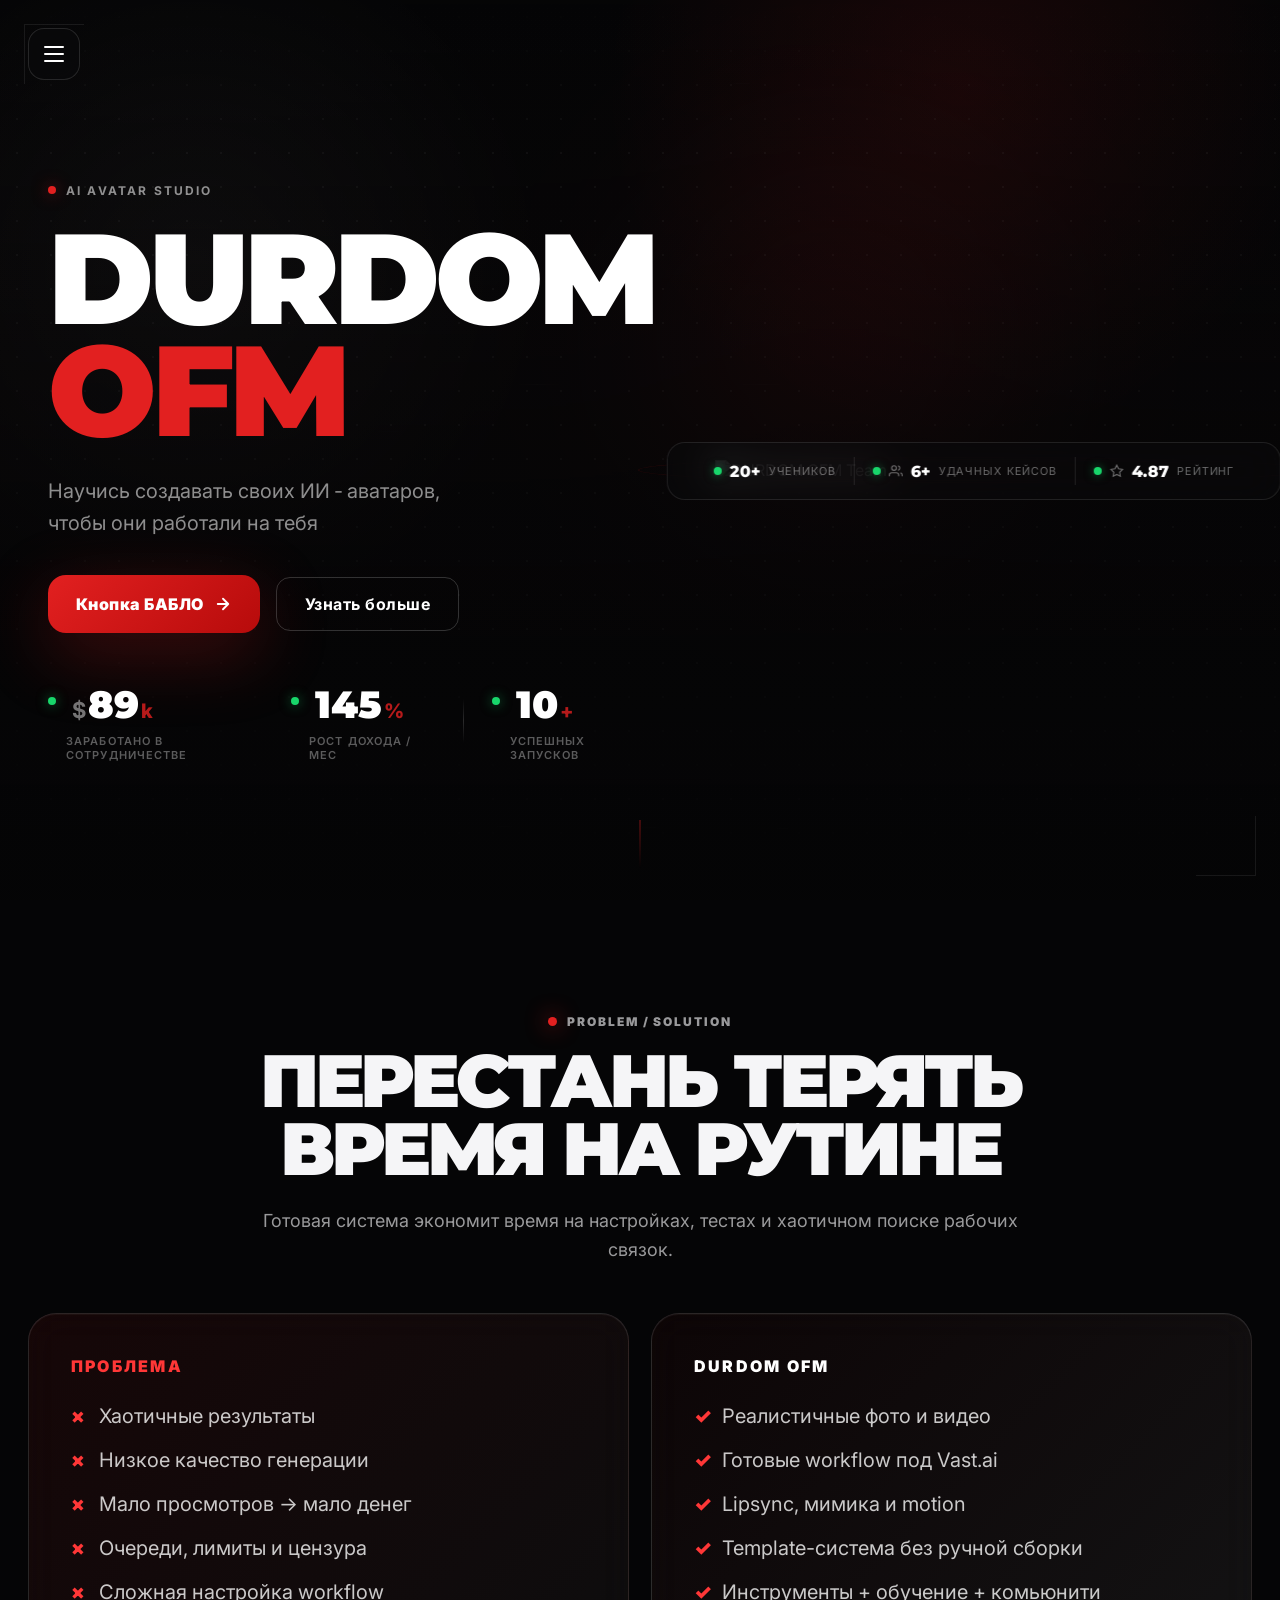
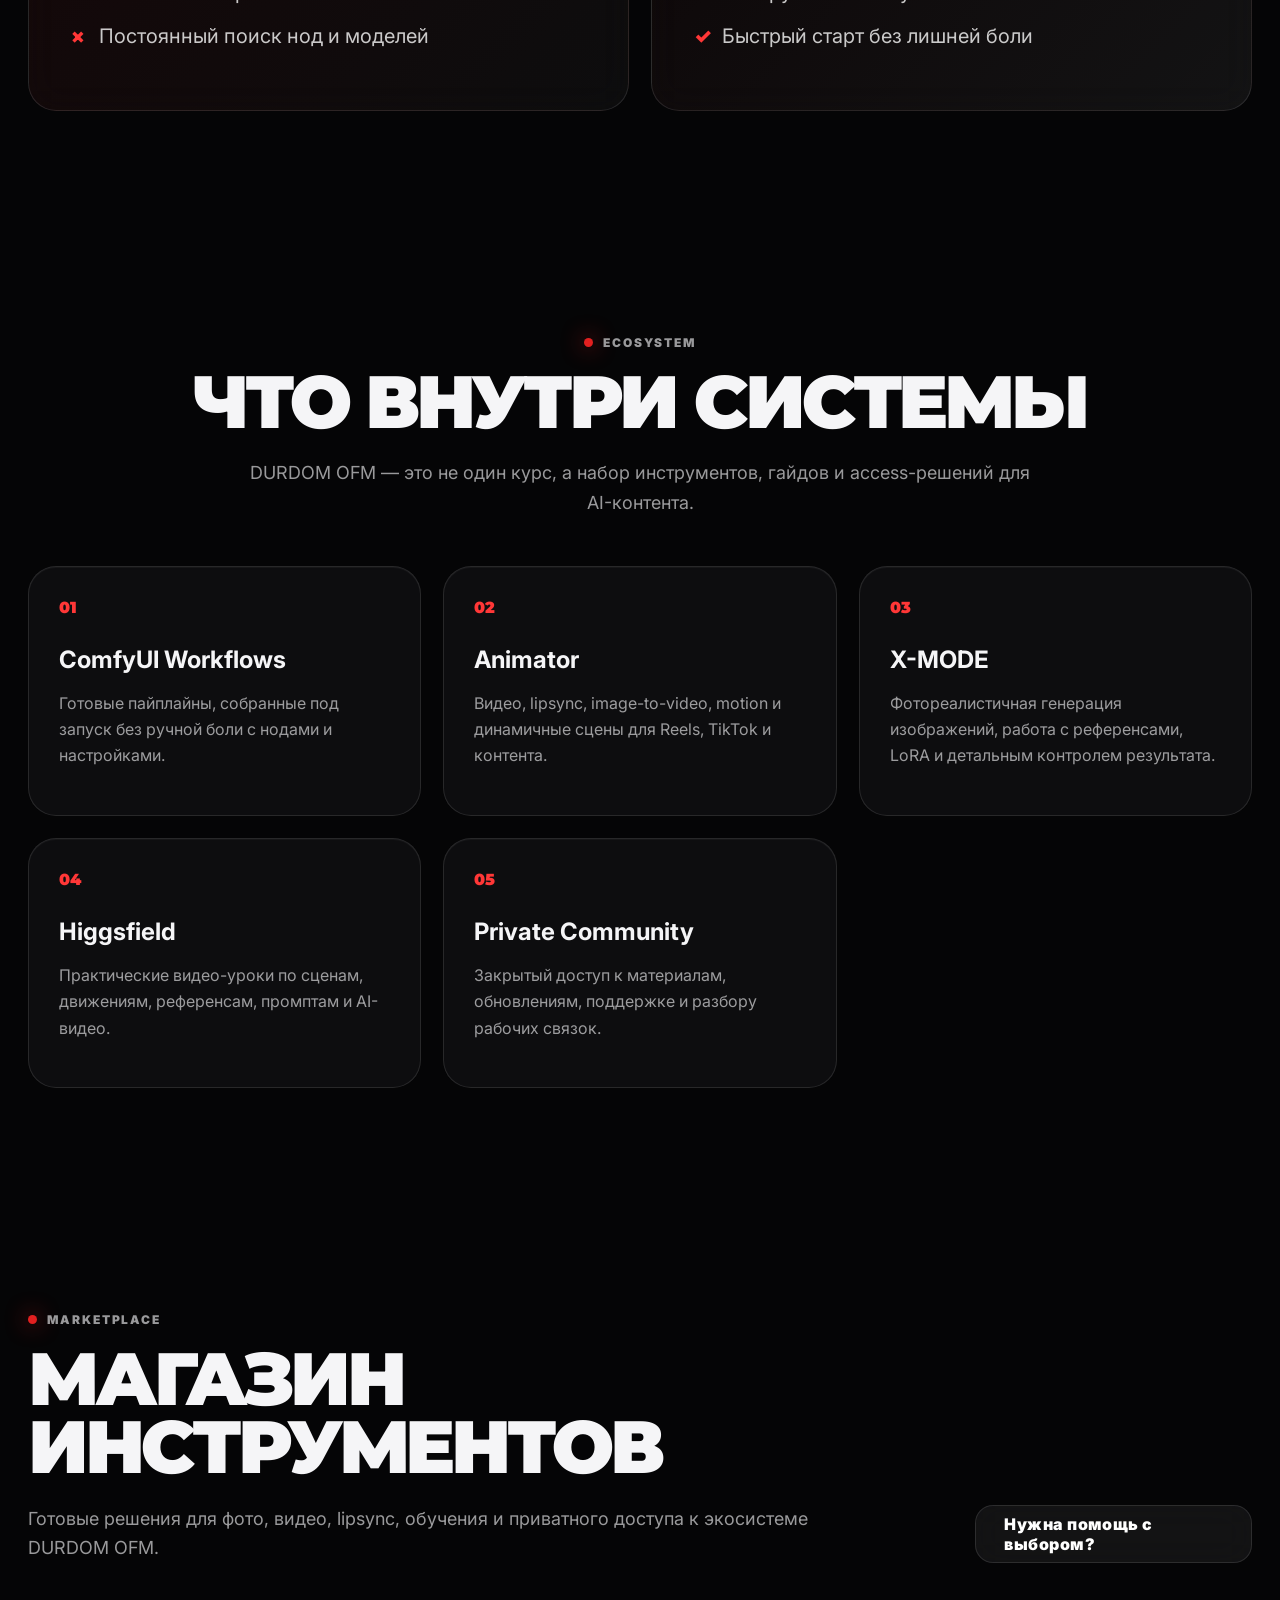
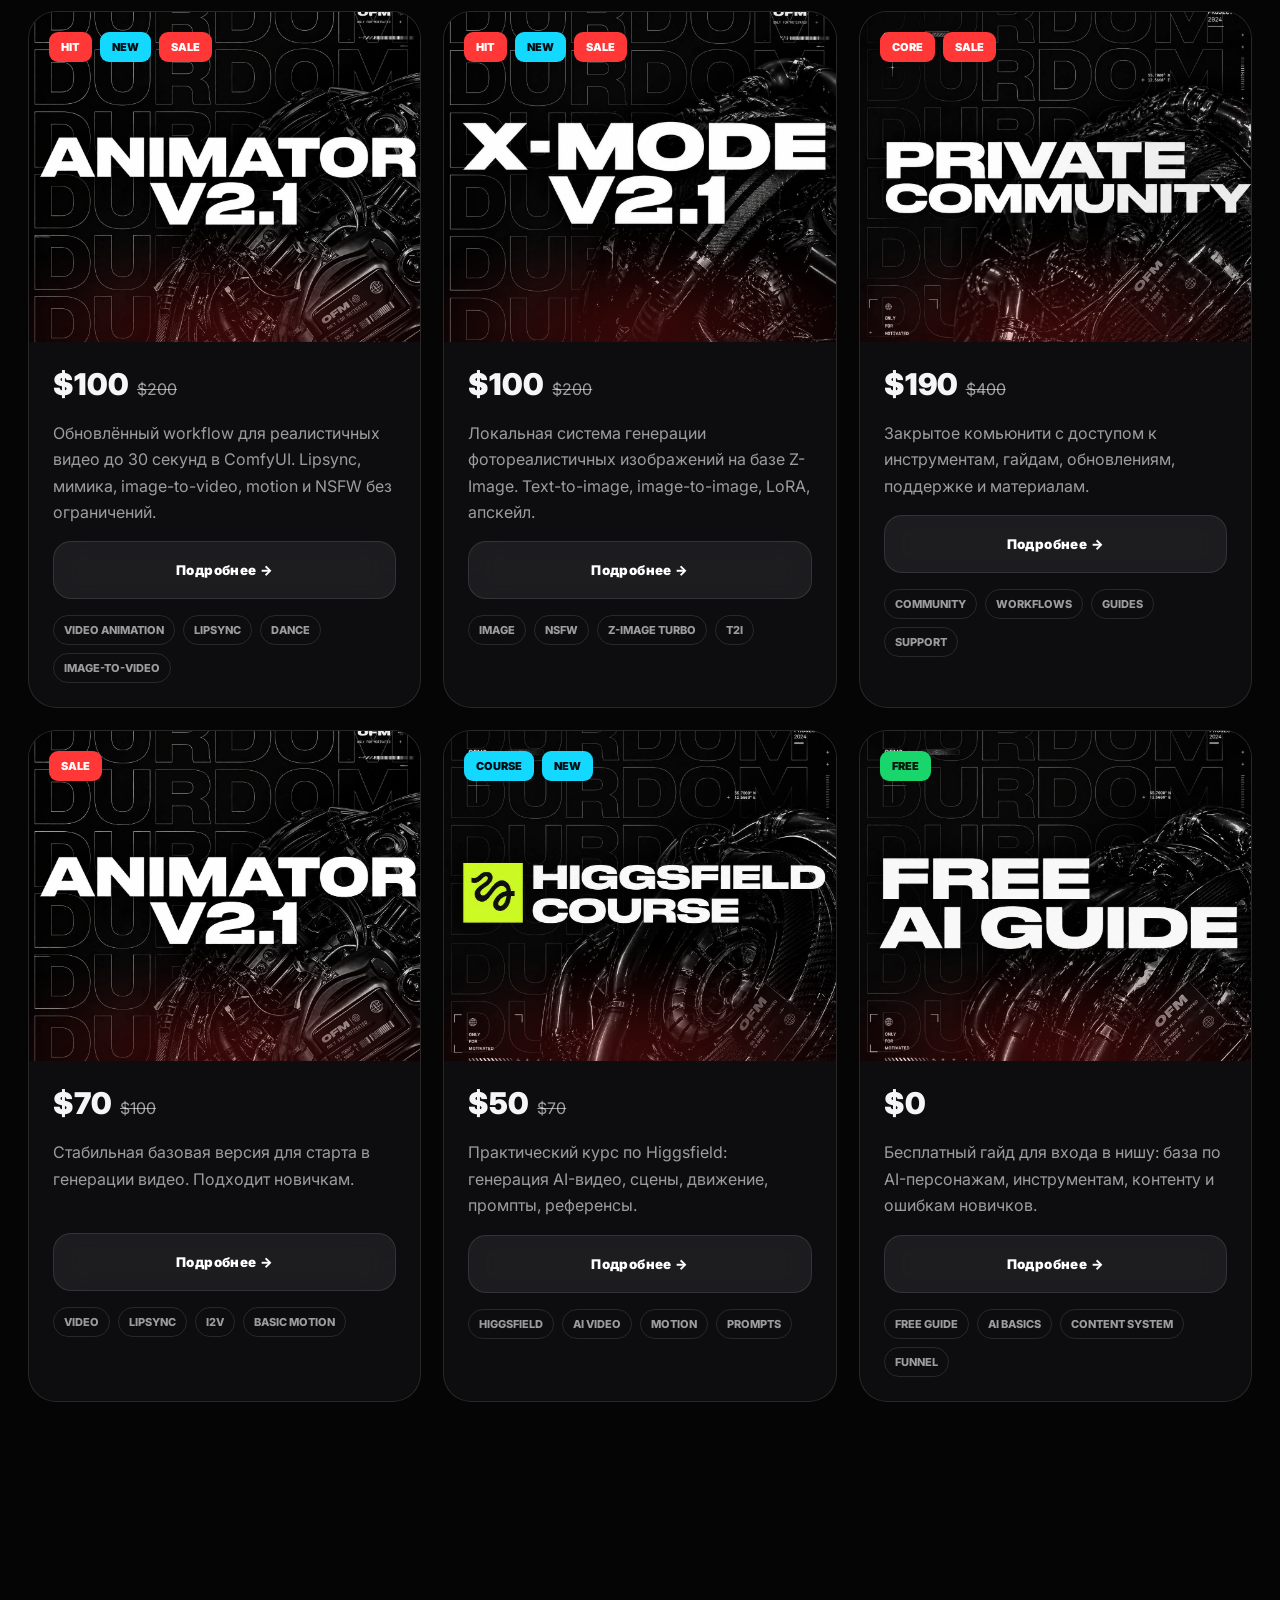
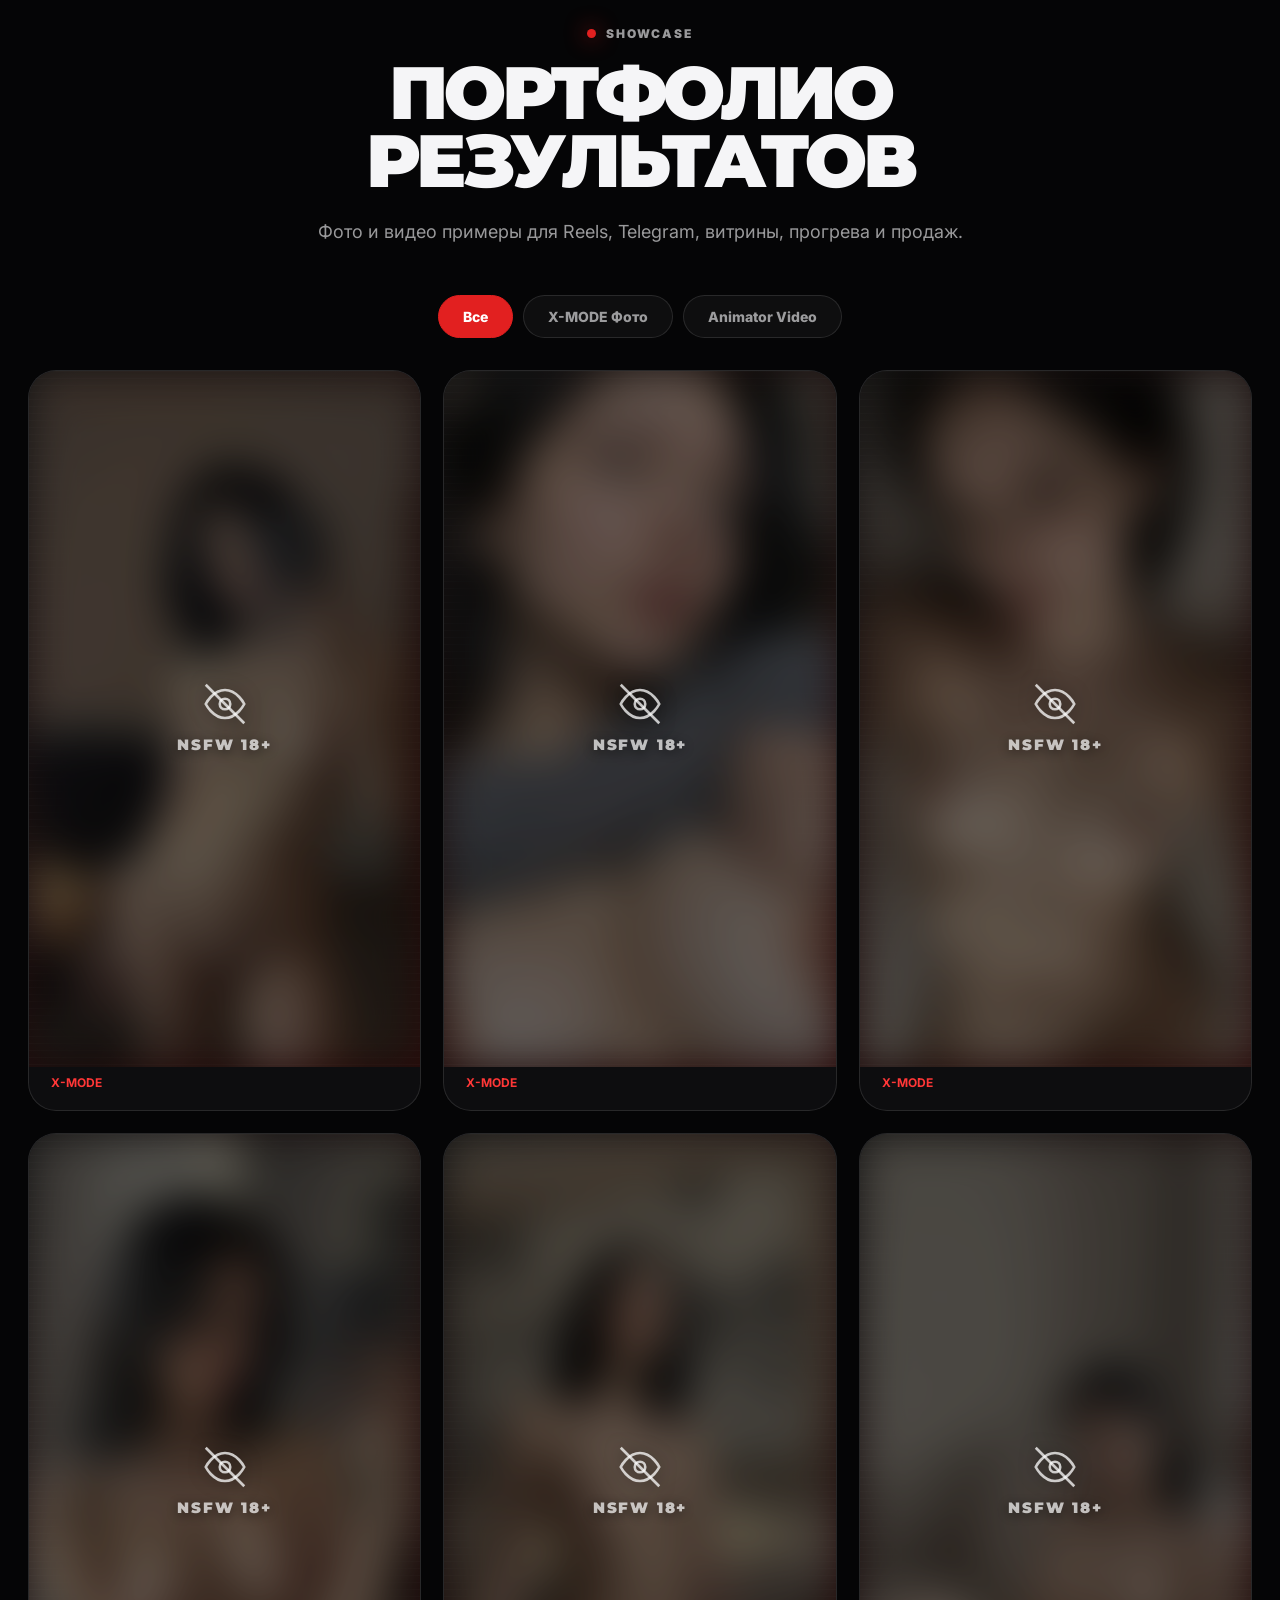
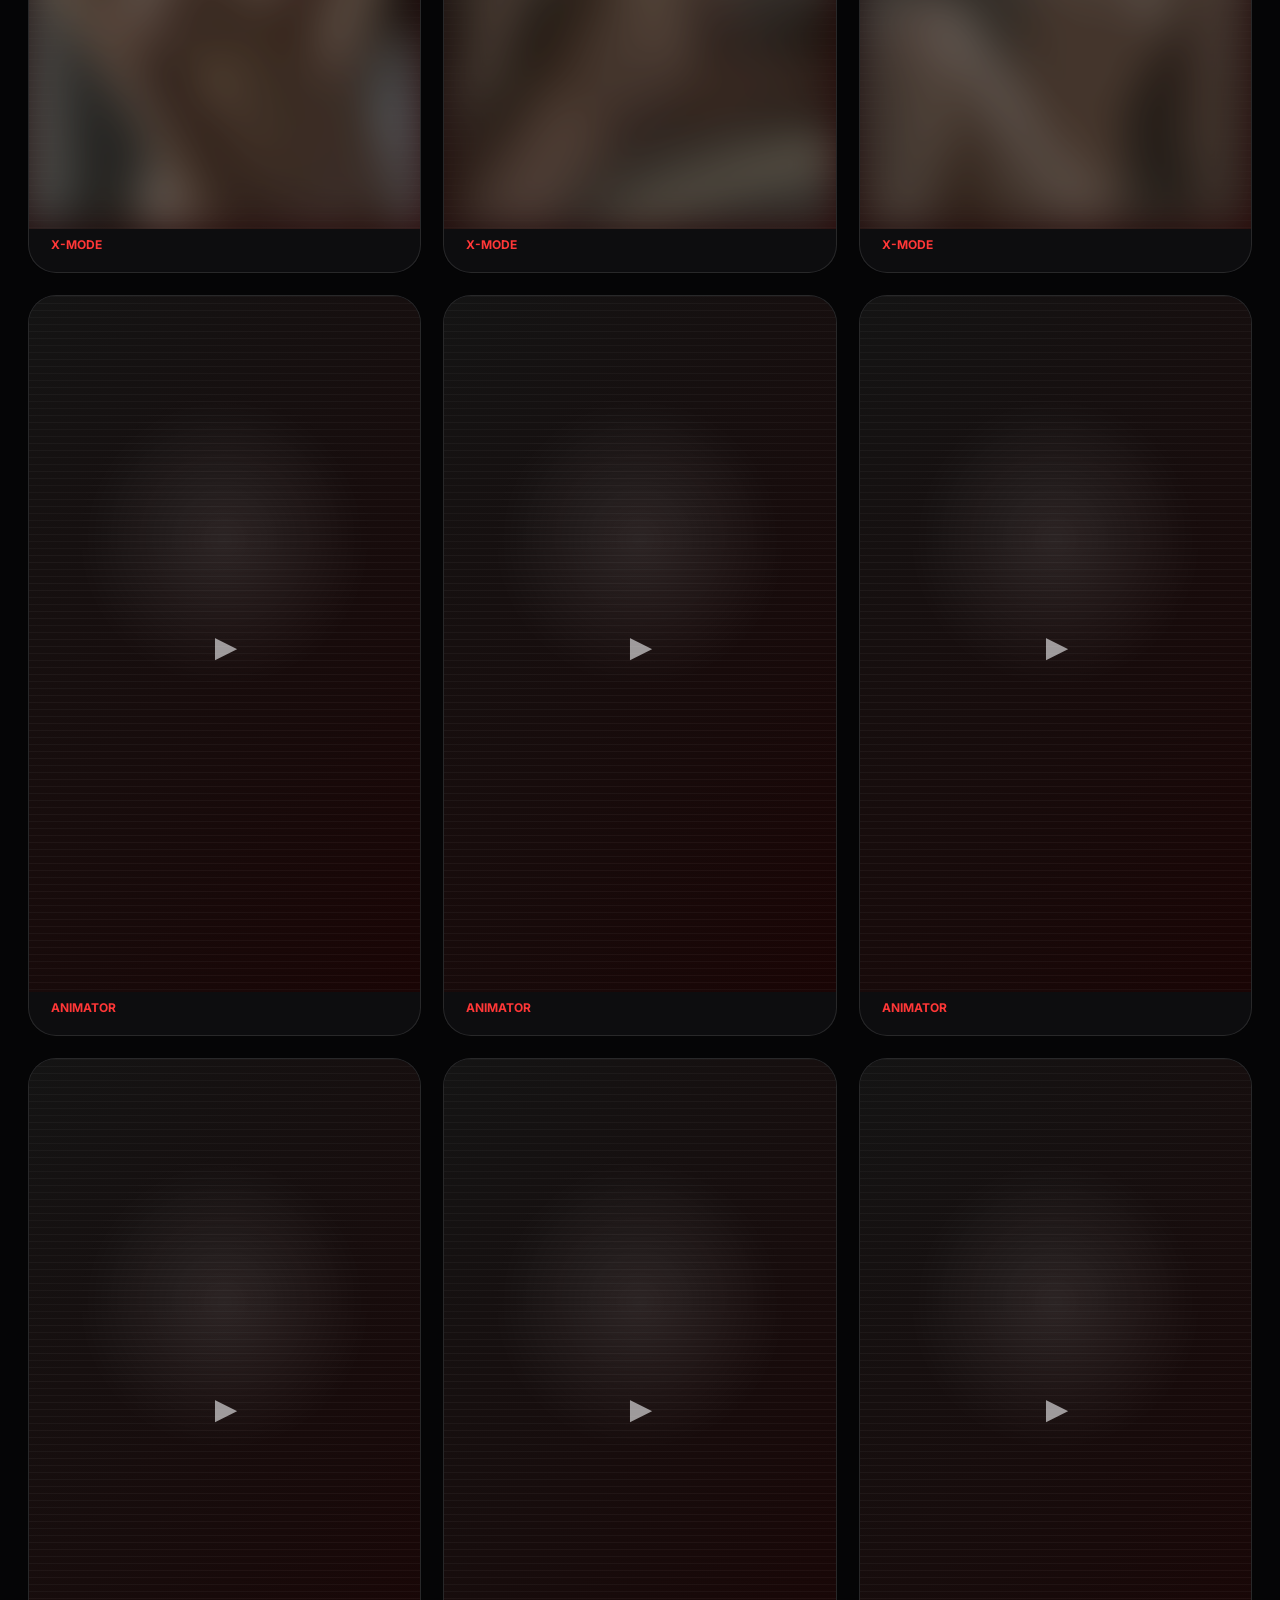
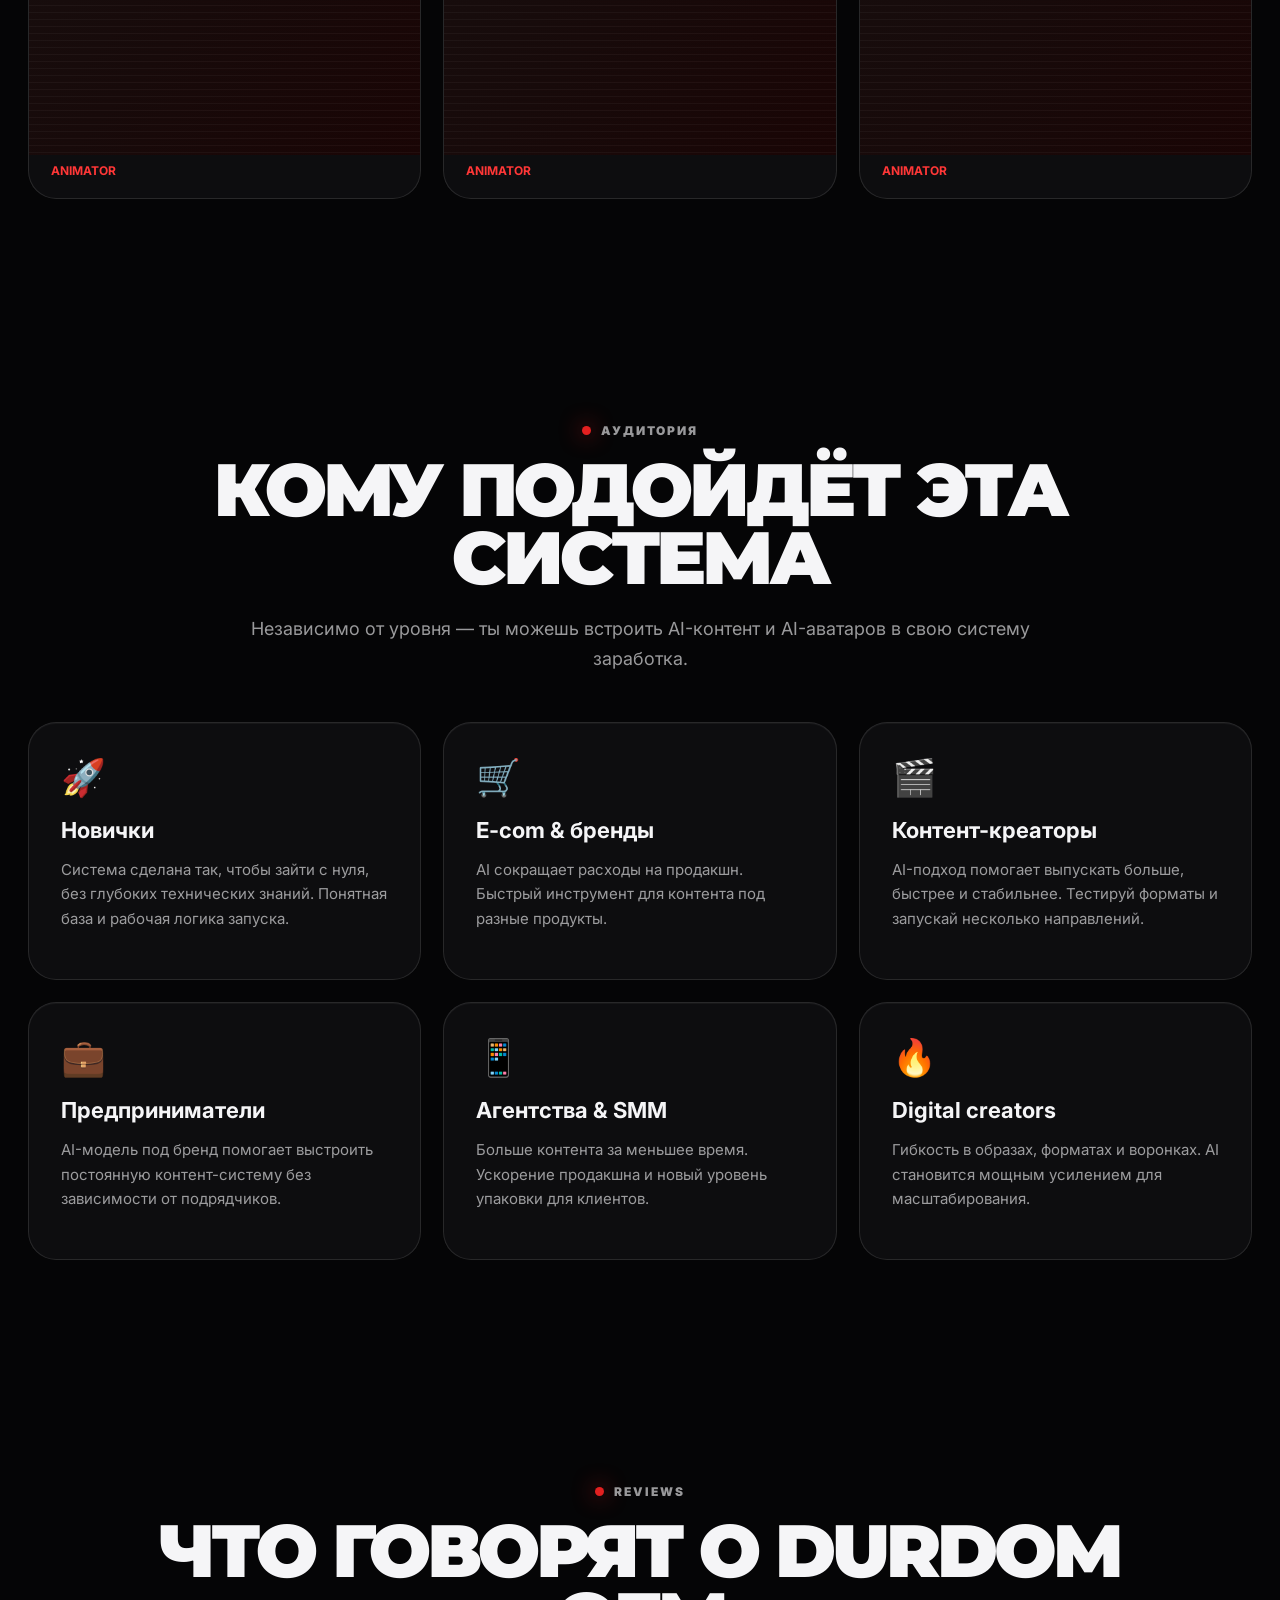
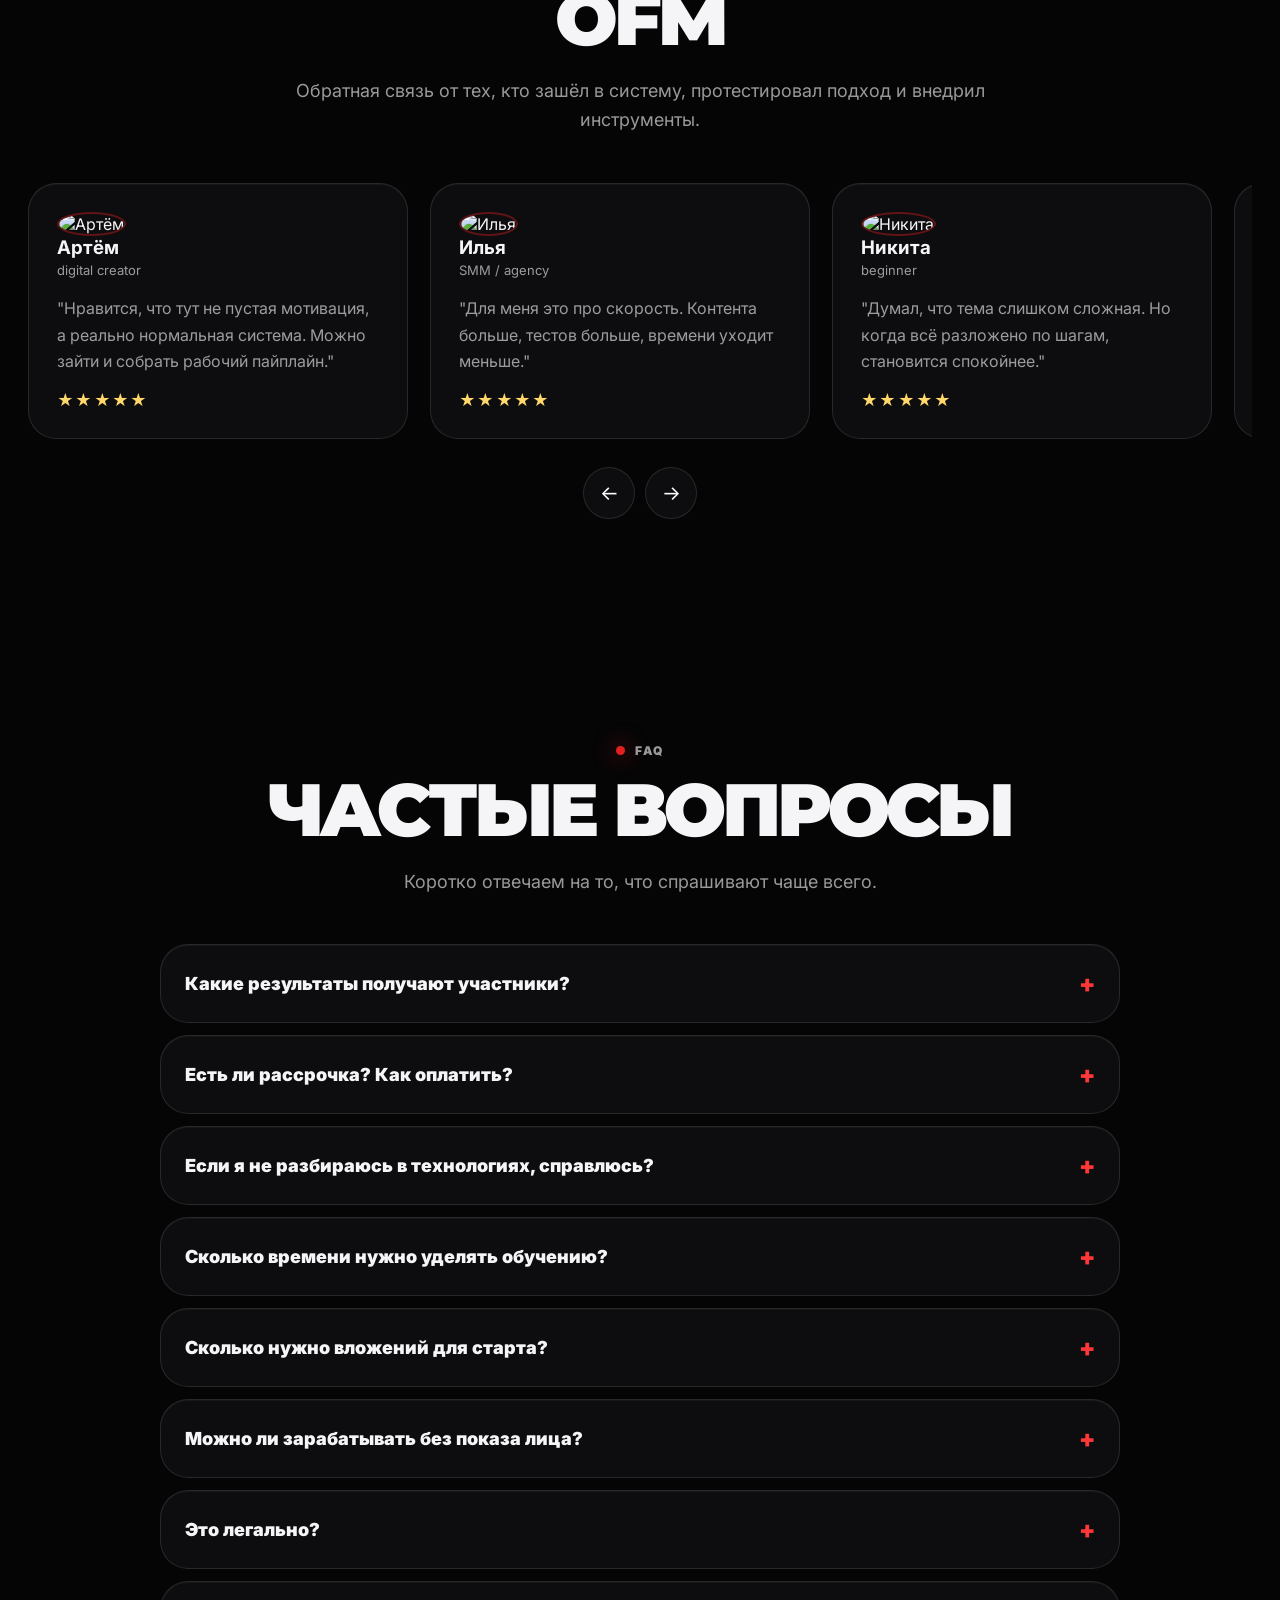
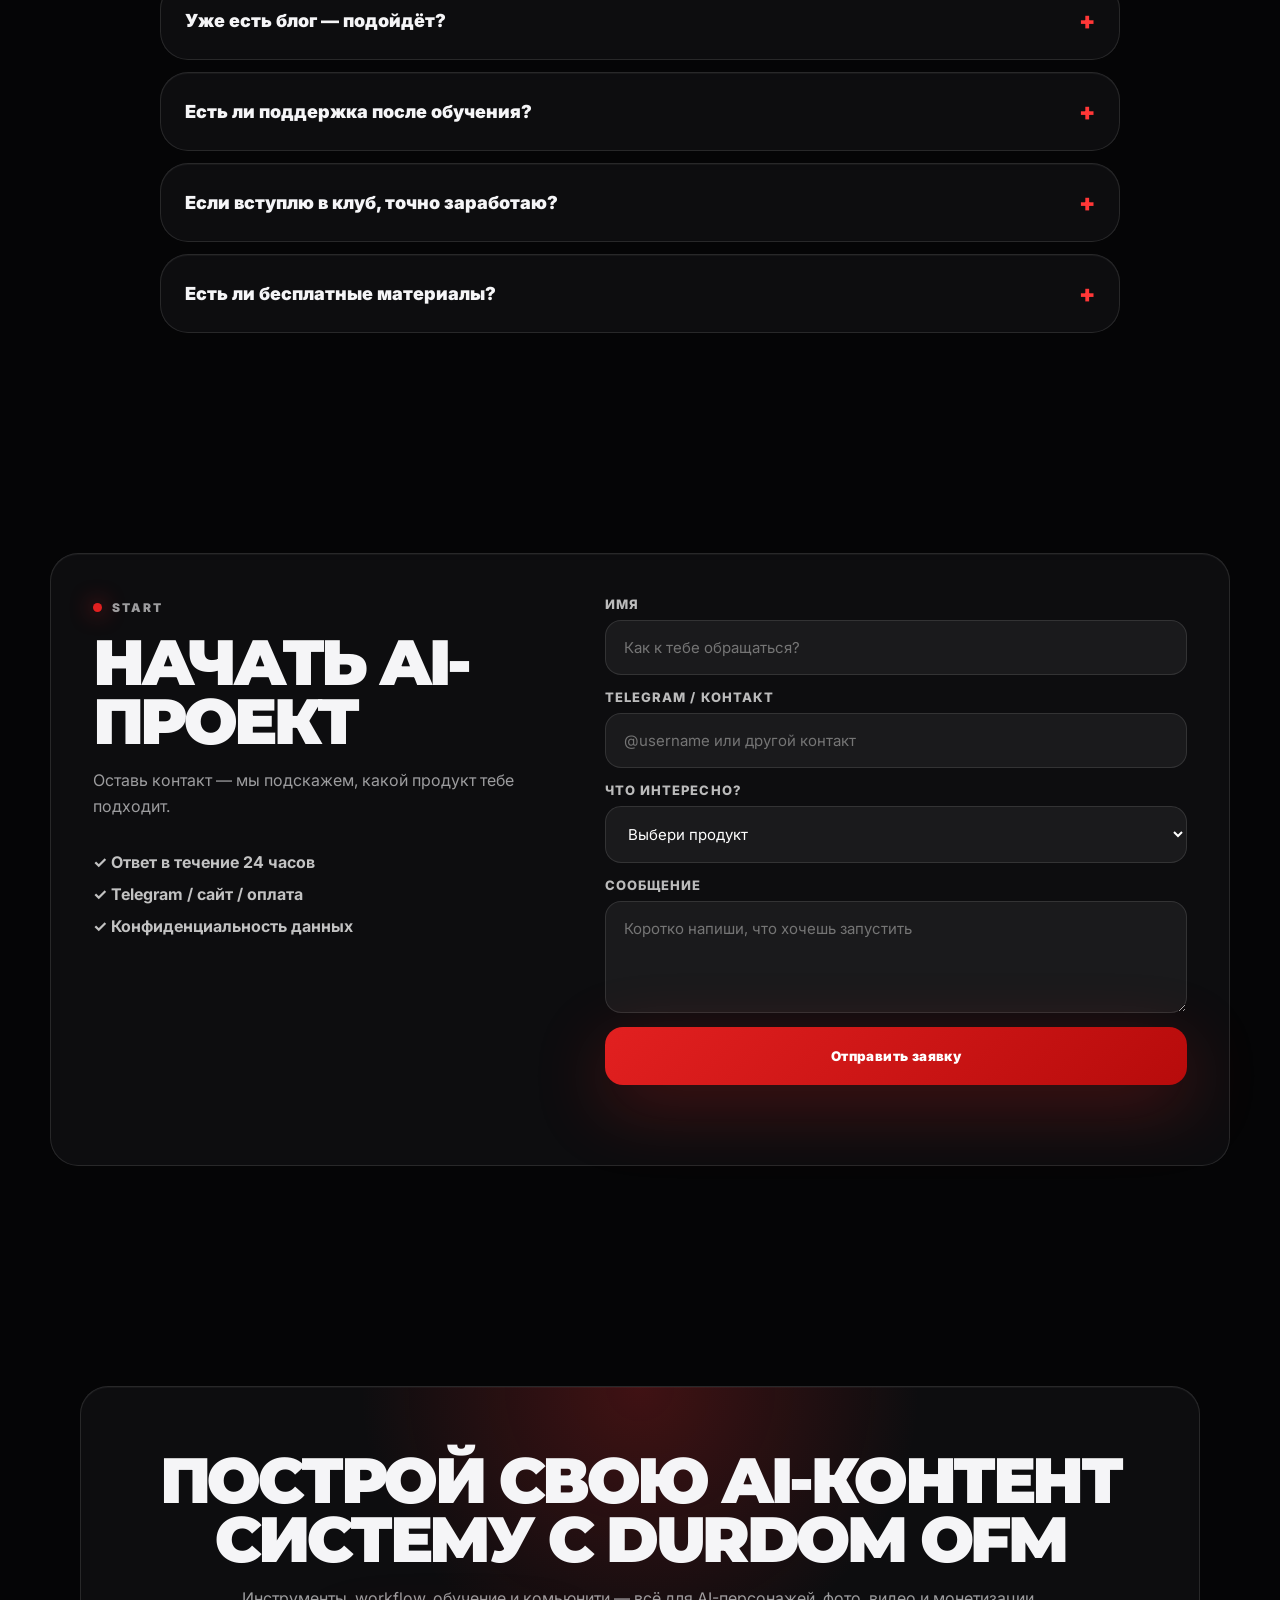
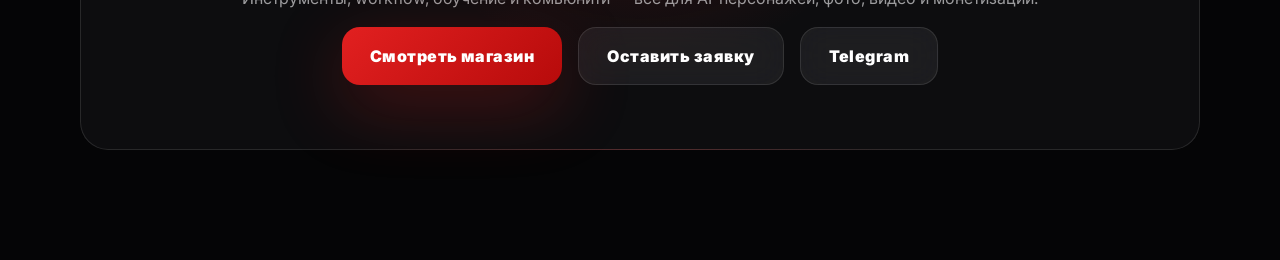
==== index.html @ ef4cba96 "Add files via upload" ====
<!DOCTYPE html>
<html lang="ru">
<head>
  <meta charset="UTF-8" />
  <meta name="viewport" content="width=device-width, initial-scale=1.0" />
  <title>DURDOM OFM — AI tools, workflows, courses & community</title>
  <meta name="description" content="Готовые AI-системы для фото, видео, lipsync, workflows, курсов и монетизации AI-контента." />
  <link rel="preconnect" href="https://fonts.googleapis.com" />
  <link rel="preconnect" href="https://fonts.gstatic.com" crossorigin />
  <link href="https://fonts.googleapis.com/css2?family=Inter:wght@300;400;500;600;700;800;900&family=Montserrat:wght@700;800;900&display=swap" rel="stylesheet" />
  <link rel="stylesheet" href="styles.css" />
</head>
<body>
  <div class="global-bg"></div>
  <canvas class="global-canvas" id="global-canvas"></canvas>

    <section class="hero" id="hero">
        <div class="nav" id="nav">
            <button class="nav__trigger" id="nav-trigger" type="button" aria-label="Меню" aria-expanded="false">
                <div class="nav__bars"><span></span><span></span><span></span></div>
            </button>
            <nav class="nav__panel" id="nav-panel" aria-hidden="true">
                <a href="#hero" class="nav__link nav__link--active" data-nav><span class="nav__link-index">01</span><span class="nav__link-text">Главная</span></a>
                <a href="#store" class="nav__link" data-nav><span class="nav__link-index">02</span><span class="nav__link-text">Магазин</span></a>
                <a href="#portfolio" class="nav__link" data-nav><span class="nav__link-index">03</span><span class="nav__link-text">Портфолио</span></a>
                <a href="#persona" class="nav__link" data-nav><span class="nav__link-index">04</span><span class="nav__link-text">AI Персонаж</span></a>
                <a href="#audience" class="nav__link" data-nav><span class="nav__link-index">05</span><span class="nav__link-text">Для кого</span></a>
                <a href="#results" class="nav__link" data-nav><span class="nav__link-index">06</span><span class="nav__link-text">Результаты</span></a>
                <a href="#reviews" class="nav__link" data-nav><span class="nav__link-index">07</span><span class="nav__link-text">Отзывы</span></a>
                <a href="#faq" class="nav__link" data-nav><span class="nav__link-index">08</span><span class="nav__link-text">FAQ</span></a>
                <a href="#inquiry" class="nav__link" data-nav><span class="nav__link-index">09</span><span class="nav__link-text">Заявка</span></a>
                <a href="#contacts" class="nav__link" data-nav><span class="nav__link-index">10</span><span class="nav__link-text">Контакты</span></a>
            </nav>
        </div>
        <div class="hero__overlay"></div>
        <div class="hero__glow" id="hero-glow"></div>
        <div class="hero__container">
            <div class="hero__content">
                <div class="hero__badge"><span class="hero__badge-dot"></span><span class="hero__badge-text">AI Avatar Studio</span></div>
                <h1 class="hero__title">
                    <span class="hero__title-line"><span class="hero__title-word hero__title-word--white" data-delay="0">DURDOM</span></span>
                    <span class="hero__title-line"><span class="hero__title-word hero__title-word--red" data-delay="1">OFM</span></span>
                </h1>
                <p class="hero__subtitle">Научись создавать своих ИИ&nbsp;&#8209;&nbsp;аватаров,<br>чтобы они работали на тебя</p>
                <div class="hero__cta-group">
                    <a href="#inquiry" class="btn btn--primary" id="cta-start"><span>Кнопка БАБЛО</span><svg class="btn__arrow" width="18" height="18" viewBox="0 0 24 24" fill="none" stroke="currentColor" stroke-width="2.5" stroke-linecap="round" stroke-linejoin="round"><path d="M5 12h14M12 5l7 7-7 7"/></svg></a>
                    <a href="#inside" class="btn btn--outline" id="cta-learn"><span>Узнать больше</span></a>
                </div>
                <div class="hero__stats">
                    <div class="hero__stat"><span class="hero__stat-dot"></span><div class="hero__stat-row"><span class="hero__stat-currency">$</span><span class="hero__stat-number">89</span><span class="hero__stat-unit">k</span></div><span class="hero__stat-label">Заработано в сотрудничестве</span></div>
                    <div class="hero__stat-divider"></div>
                    <div class="hero__stat"><span class="hero__stat-dot"></span><div class="hero__stat-row"><span class="hero__stat-number">145</span><span class="hero__stat-plus">%</span></div><span class="hero__stat-label">Рост дохода / мес</span></div>
                    <div class="hero__stat-divider"></div>
                    <div class="hero__stat"><span class="hero__stat-dot"></span><div class="hero__stat-row"><span class="hero__stat-number">10</span><span class="hero__stat-plus">+</span></div><span class="hero__stat-label">Успешных запусков</span></div>
                </div>
            </div>
            <div class="hero__visual" id="hero-visual">
                <div class="hero__image-wrapper" id="hero-image-wrapper">
                    <img src="hero-image.png" alt="DURDOM OFM Team" class="hero__image" id="hero-image" loading="eager">
                    <div class="hero__image-ring hero__image-ring--1"></div>
                    <div class="hero__image-ring hero__image-ring--2"></div>
                </div>
                <div class="hero__glass-panel">
                    <div class="glass-panel__item"><span class="glass-panel__dot glass-panel__dot--live"></span><span class="glass-panel__value">20+</span><span class="glass-panel__label">Учеников</span></div>
                    <div class="glass-panel__divider"></div>
                    <div class="glass-panel__item"><span class="glass-panel__dot glass-panel__dot--live"></span><svg class="glass-panel__icon" width="14" height="14" viewBox="0 0 24 24" fill="none" stroke="currentColor" stroke-width="2"><path d="M17 21v-2a4 4 0 0 0-4-4H5a4 4 0 0 0-4 4v2"/><circle cx="9" cy="7" r="4"/><path d="M23 21v-2a4 4 0 0 0-3-3.87"/><path d="M16 3.13a4 4 0 0 1 0 7.75"/></svg><span class="glass-panel__value">6+</span><span class="glass-panel__label">Удачных кейсов</span></div>
                    <div class="glass-panel__divider"></div>
                    <div class="glass-panel__item"><span class="glass-panel__dot glass-panel__dot--live"></span><svg class="glass-panel__icon" width="14" height="14" viewBox="0 0 24 24" fill="none" stroke="currentColor" stroke-width="2"><polygon points="12 2 15.09 8.26 22 9.27 17 14.14 18.18 21.02 12 17.77 5.82 21.02 7 14.14 2 9.27 8.91 8.26 12 2"/></svg><span class="glass-panel__value">4.87</span><span class="glass-panel__label">Рейтинг</span></div>
                </div>
            </div>
        </div>
        <div class="hero__scroll-hint" id="scroll-hint"><div class="hero__scroll-line"></div></div>
        <div class="hero__corner hero__corner--tl"></div>
        <div class="hero__corner hero__corner--br"></div>
    </section>

  <main>
    <section class="split" id="problem-solution">
      <div class="section-head reveal">
        <div class="eyebrow"><span></span> PROBLEM / SOLUTION</div>
        <h2>ПЕРЕСТАНЬ ТЕРЯТЬ ВРЕМЯ НА РУТИНЕ</h2>
        <p>Готовая система экономит время на настройках, тестах и хаотичном поиске рабочих связок.</p>
      </div>
      <div class="split__grid">
        <div class="problem-card reveal">
          <div class="card-label card-label--red">ПРОБЛЕМА</div>
          <ul><li>Хаотичные результаты</li><li>Низкое качество генерации</li><li>Мало просмотров → мало денег</li><li>Очереди, лимиты и цензура</li><li>Сложная настройка workflow</li><li>Постоянный поиск нод и моделей</li></ul>
        </div>
        <div class="solution-card reveal">
          <div class="card-label card-label--accent">DURDOM OFM</div>
          <ul class="solution-list"><li>Реалистичные фото и видео</li><li>Готовые workflow под Vast.ai</li><li>Lipsync, мимика и motion</li><li>Template-система без ручной сборки</li><li>Инструменты + обучение + комьюнити</li><li>Быстрый старт без лишней боли</li></ul>
        </div>
      </div>
    </section>

    <section class="tools" id="inside">
      <div class="section-head reveal">
        <div class="eyebrow"><span></span> ECOSYSTEM</div>
        <h2>Что внутри системы</h2>
        <p>DURDOM OFM — это не один курс, а набор инструментов, гайдов и access-решений для AI-контента.</p>
      </div>
      <div class="tools__grid">
        <article class="tool-card reveal"><span>01</span><h3>ComfyUI Workflows</h3><p>Готовые пайплайны, собранные под запуск без ручной боли с нодами и настройками.</p></article>
        <article class="tool-card reveal"><span>02</span><h3>Animator</h3><p>Видео, lipsync, image-to-video, motion и динамичные сцены для Reels, TikTok и контента.</p></article>
        <article class="tool-card reveal"><span>03</span><h3>X-MODE</h3><p>Фотореалистичная генерация изображений, работа с референсами, LoRA и детальным контролем результата.</p></article>
        <article class="tool-card reveal"><span>04</span><h3>Higgsfield</h3><p>Практические видео-уроки по сценам, движениям, референсам, промптам и AI-видео.</p></article>
        <article class="tool-card reveal"><span>05</span><h3>Private Community</h3><p>Закрытый доступ к материалам, обновлениям, поддержке и разбору рабочих связок.</p></article>
      </div>
    </section>

    <section class="catalog" id="store">
      <div class="section-head reveal section-head--wide">
        <div>
          <div class="eyebrow"><span></span> MARKETPLACE</div>
          <h2>МАГАЗИН ИНСТРУМЕНТОВ</h2>
          <p>Готовые решения для фото, видео, lipsync, обучения и приватного доступа к экосистеме DURDOM OFM.</p>
        </div>
        <a class="btn btn--glass" href="#inquiry">Нужна помощь с выбором?</a>
      </div>
      <div class="product-grid" id="product-grid"></div>
    </section>
    <section class="portfolio" id="portfolio">
      <div class="section-head reveal">
        <div class="eyebrow"><span></span> SHOWCASE</div>
        <h2>Портфолио результатов</h2>
        <p>Фото и видео примеры для Reels, Telegram, витрины, прогрева и продаж.</p>
      </div>
      <div class="portfolio-tabs reveal" id="portfolio-tabs">
        <button class="portfolio-tab is-active" data-filter="all">Все</button>
        <button class="portfolio-tab" data-filter="xmode">X-MODE Фото</button>
        <button class="portfolio-tab" data-filter="animator">Animator Video</button>
      </div>
      <div class="portfolio__grid" id="portfolio-grid">
        <article class="portfolio-card reveal" data-category="xmode"><div class="portfolio-card__media media-xmode nsfw-blur"><img src="xmode-1.jpg" alt="X-MODE" /><div class="nsfw-overlay"><svg class="nsfw-eye" viewBox="0 0 24 24" fill="none" stroke="currentColor" stroke-width="1.5"><path d="M1 12s4-8 11-8 11 8 11 8-4 8-11 8-11-8-11-8z"/><circle cx="12" cy="12" r="3"/><line x1="1" y1="1" x2="23" y2="23"/></svg><span>NSFW 18+</span></div></div><b>X-MODE</b></article>
        <article class="portfolio-card reveal" data-category="xmode"><div class="portfolio-card__media media-xmode nsfw-blur"><img src="xmode-2.jpg" alt="X-MODE" /><div class="nsfw-overlay"><svg class="nsfw-eye" viewBox="0 0 24 24" fill="none" stroke="currentColor" stroke-width="1.5"><path d="M1 12s4-8 11-8 11 8 11 8-4 8-11 8-11-8-11-8z"/><circle cx="12" cy="12" r="3"/><line x1="1" y1="1" x2="23" y2="23"/></svg><span>NSFW 18+</span></div></div><b>X-MODE</b></article>
        <article class="portfolio-card reveal" data-category="xmode"><div class="portfolio-card__media media-xmode nsfw-blur"><img src="xmode-3.jpg" alt="X-MODE" /><div class="nsfw-overlay"><svg class="nsfw-eye" viewBox="0 0 24 24" fill="none" stroke="currentColor" stroke-width="1.5"><path d="M1 12s4-8 11-8 11 8 11 8-4 8-11 8-11-8-11-8z"/><circle cx="12" cy="12" r="3"/><line x1="1" y1="1" x2="23" y2="23"/></svg><span>NSFW 18+</span></div></div><b>X-MODE</b></article>
        <article class="portfolio-card reveal" data-category="xmode"><div class="portfolio-card__media media-xmode nsfw-blur"><img src="xmode-4.jpg" alt="X-MODE" /><div class="nsfw-overlay"><svg class="nsfw-eye" viewBox="0 0 24 24" fill="none" stroke="currentColor" stroke-width="1.5"><path d="M1 12s4-8 11-8 11 8 11 8-4 8-11 8-11-8-11-8z"/><circle cx="12" cy="12" r="3"/><line x1="1" y1="1" x2="23" y2="23"/></svg><span>NSFW 18+</span></div></div><b>X-MODE</b></article>
        <article class="portfolio-card reveal" data-category="xmode"><div class="portfolio-card__media media-xmode nsfw-blur"><img src="xmode-5.jpg" alt="X-MODE" /><div class="nsfw-overlay"><svg class="nsfw-eye" viewBox="0 0 24 24" fill="none" stroke="currentColor" stroke-width="1.5"><path d="M1 12s4-8 11-8 11 8 11 8-4 8-11 8-11-8-11-8z"/><circle cx="12" cy="12" r="3"/><line x1="1" y1="1" x2="23" y2="23"/></svg><span>NSFW 18+</span></div></div><b>X-MODE</b></article>
        <article class="portfolio-card reveal" data-category="xmode"><div class="portfolio-card__media media-xmode nsfw-blur"><img src="xmode-6.jpg" alt="X-MODE" /><div class="nsfw-overlay"><svg class="nsfw-eye" viewBox="0 0 24 24" fill="none" stroke="currentColor" stroke-width="1.5"><path d="M1 12s4-8 11-8 11 8 11 8-4 8-11 8-11-8-11-8z"/><circle cx="12" cy="12" r="3"/><line x1="1" y1="1" x2="23" y2="23"/></svg><span>NSFW 18+</span></div></div><b>X-MODE</b></article>
        <article class="portfolio-card reveal" data-category="animator"><div class="portfolio-card__media media-animator video-card"><video src="https://0ooxsbs2kbecu4cn.public.blob.vercel-storage.com/animator-1.mp4" muted loop playsinline preload="metadata"></video><div class="video-scanline"></div><span class="play-icon">▶</span></div><b>ANIMATOR</b></article>
        <article class="portfolio-card reveal" data-category="animator"><div class="portfolio-card__media media-animator video-card"><video src="https://0ooxsbs2kbecu4cn.public.blob.vercel-storage.com/animator-2.mp4" muted loop playsinline preload="metadata"></video><div class="video-scanline"></div><span class="play-icon">▶</span></div><b>ANIMATOR</b></article>
        <article class="portfolio-card reveal" data-category="animator"><div class="portfolio-card__media media-animator video-card"><video src="https://0ooxsbs2kbecu4cn.public.blob.vercel-storage.com/animator-3.mp4" muted loop playsinline preload="metadata"></video><div class="video-scanline"></div><span class="play-icon">▶</span></div><b>ANIMATOR</b></article>
        <article class="portfolio-card reveal" data-category="animator"><div class="portfolio-card__media media-animator video-card"><video src="https://0ooxsbs2kbecu4cn.public.blob.vercel-storage.com/animator-4.mp4" muted loop playsinline preload="metadata"></video><div class="video-scanline"></div><span class="play-icon">▶</span></div><b>ANIMATOR</b></article>
        <article class="portfolio-card reveal" data-category="animator"><div class="portfolio-card__media media-animator video-card"><video src="https://0ooxsbs2kbecu4cn.public.blob.vercel-storage.com/animator-5.mp4" muted loop playsinline preload="metadata"></video><div class="video-scanline"></div><span class="play-icon">▶</span></div><b>ANIMATOR</b></article>
        <article class="portfolio-card reveal" data-category="animator"><div class="portfolio-card__media media-animator video-card"><video src="https://0ooxsbs2kbecu4cn.public.blob.vercel-storage.com/animator-6.mp4" muted loop playsinline preload="metadata"></video><div class="video-scanline"></div><span class="play-icon">▶</span></div><b>ANIMATOR</b></article>
      </div>
    </section>

    <section class="audience-section" id="audience">
      <div class="section-head reveal">
        <div class="eyebrow"><span></span> АУДИТОРИЯ</div>
        <h2>Кому подойдёт эта система</h2>
        <p>Независимо от уровня — ты можешь встроить AI-контент и AI-аватаров в свою систему заработка.</p>
      </div>
      <div class="audience__grid">
        <article class="audience-card reveal"><div class="audience-icon">🚀</div><h3>Новички</h3><p>Система сделана так, чтобы зайти с нуля, без глубоких технических знаний. Понятная база и рабочая логика запуска.</p></article>
        <article class="audience-card reveal"><div class="audience-icon">🛒</div><h3>E-com &amp; бренды</h3><p>AI сокращает расходы на продакшн. Быстрый инструмент для контента под разные продукты.</p></article>
        <article class="audience-card reveal"><div class="audience-icon">🎬</div><h3>Контент-креаторы</h3><p>AI-подход помогает выпускать больше, быстрее и стабильнее. Тестируй форматы и запускай несколько направлений.</p></article>
        <article class="audience-card reveal"><div class="audience-icon">💼</div><h3>Предприниматели</h3><p>AI-модель под бренд помогает выстроить постоянную контент-систему без зависимости от подрядчиков.</p></article>
        <article class="audience-card reveal"><div class="audience-icon">📱</div><h3>Агентства &amp; SMM</h3><p>Больше контента за меньшее время. Ускорение продакшна и новый уровень упаковки для клиентов.</p></article>
        <article class="audience-card reveal"><div class="audience-icon">🔥</div><h3>Digital creators</h3><p>Гибкость в образах, форматах и воронках. AI становится мощным усилением для масштабирования.</p></article>
      </div>
    </section>


    <section class="reviews" id="reviews">
      <div class="section-head reveal">
        <div class="eyebrow"><span></span> REVIEWS</div>
        <h2>Что говорят о DURDOM OFM</h2>
        <p>Обратная связь от тех, кто зашёл в систему, протестировал подход и внедрил инструменты.</p>
      </div>
      <div class="reviews-slider-wrap">
        <div class="reviews-slider" id="reviews-slider">
          <article class="review-card"><img class="avatar-img" src="https://i.pravatar.cc/80?img=11" alt="Артём" /><div><h3>Артём</h3><span>digital creator</span></div><p>"Нравится, что тут не пустая мотивация, а реально нормальная система. Можно зайти и собрать рабочий пайплайн."</p><b>★★★★★</b></article>
          <article class="review-card"><img class="avatar-img" src="https://i.pravatar.cc/80?img=33" alt="Илья" /><div><h3>Илья</h3><span>SMM / agency</span></div><p>"Для меня это про скорость. Контента больше, тестов больше, времени уходит меньше."</p><b>★★★★★</b></article>
          <article class="review-card"><img class="avatar-img" src="https://i.pravatar.cc/80?img=53" alt="Никита" /><div><h3>Никита</h3><span>beginner</span></div><p>"Думал, что тема слишком сложная. Но когда всё разложено по шагам, становится спокойнее."</p><b>★★★★★</b></article>
          <article class="review-card"><img class="avatar-img" src="https://i.pravatar.cc/80?img=14" alt="Данил" /><div><h3>Данил</h3><span>ecom</span></div><p>"Главный плюс — экономия времени и быстрый выпуск визуала. Для бизнеса прям полезно."</p><b>★★★★★</b></article>
          <article class="review-card"><img class="avatar-img" src="https://i.pravatar.cc/80?img=59" alt="Максим" /><div><h3>Максим</h3><span>creator</span></div><p>"Продукт обновляется и не ощущается мёртвым. Видно, что развивается."</p><b>★★★★★</b></article>
        </div>
        <div class="reviews-nav">
          <button class="reviews-arrow" id="reviews-prev">←</button>
          <button class="reviews-arrow" id="reviews-next">→</button>
        </div>
      </div>
    </section>
    <section class="faq" id="faq">
      <div class="section-head reveal">
        <div class="eyebrow"><span></span> FAQ</div>
        <h2>Частые вопросы</h2>
        <p>Коротко отвечаем на то, что спрашивают чаще всего.</p>
      </div>
      <div class="faq__list" id="faq-list">
        <div class="faq-item reveal"><button class="faq-q" type="button">Какие результаты получают участники?</button><div class="faq-a"><p>Участники получают понятную систему: как запускать AI-персонажей, делать контент, выстраивать воронку и двигаться к монетизации. Результаты зависят от ниши, регулярности и качества действий.</p></div></div>
        <div class="faq-item reveal"><button class="faq-q" type="button">Есть ли рассрочка? Как оплатить?</button><div class="faq-a"><p>Оплата проходит через доступные способы. Если нужна рассрочка — уточни актуальные условия перед покупкой.</p></div></div>
        <div class="faq-item reveal"><button class="faq-q" type="button">Если я не разбираюсь в технологиях, справлюсь?</button><div class="faq-a"><p>Да. Материалы идут пошагово: от базы до практического применения. Главное — вникать, повторять и не бросать.</p></div></div>
        <div class="faq-item reveal"><button class="faq-q" type="button">Сколько времени нужно уделять обучению?</button><div class="faq-a"><p>Можно стартовать с нескольких часов в неделю и постепенно увеличивать. Важнее регулярность и практика.</p></div></div>
        <div class="faq-item reveal"><button class="faq-q" type="button">Сколько нужно вложений для старта?</button><div class="faq-a"><p>Большие вложения не обязательны. Начни с базовых инструментов, протестируй подход и усиливай систему по мере роста.</p></div></div>
        <div class="faq-item reveal"><button class="faq-q" type="button">Можно ли зарабатывать без показа лица?</button><div class="faq-a"><p>Да. Ты можешь строить контент и воронку через AI-аватара, не завязываясь на личное присутствие в кадре.</p></div></div>
        <div class="faq-item reveal"><button class="faq-q" type="button">Это легально?</button><div class="faq-a"><p>Подход к AI-контенту легален, но важно соблюдать правила платформ, законодательство и этические ограничения.</p></div></div>
        <div class="faq-item reveal"><button class="faq-q" type="button">Уже есть блог — подойдёт?</button><div class="faq-a"><p>Да. AI-система может усилить производство контента, ускорить тесты, расширить воронку и добавить новые форматы.</p></div></div>
        <div class="faq-item reveal"><button class="faq-q" type="button">Есть ли поддержка после обучения?</button><div class="faq-a"><p>Да. В комьюнити и продуктах предусмотрены материалы, обновления, разборы и помощь по ключевым вопросам.</p></div></div>
        <div class="faq-item reveal"><button class="faq-q" type="button">Если вступлю в клуб, точно заработаю?</button><div class="faq-a"><p>Нет. Результат зависит от действий, регулярности, ниши и качества контента. Мы даём инструменты и структуру, но не обещаем деньги без работы.</p></div></div>
        <div class="faq-item reveal"><button class="faq-q" type="button">Есть ли бесплатные материалы?</button><div class="faq-a"><p>Да, есть бесплатный гайд для старта. Самые сильные workflow и связки — внутри платных продуктов.</p></div></div>
      </div>
    </section>

    <section class="inquiry" id="inquiry">
      <div class="inquiry__container reveal">
        <div class="inquiry__info">
          <div class="eyebrow"><span></span> START</div>
          <h2>Начать AI-проект</h2>
          <p>Оставь контакт — мы подскажем, какой продукт тебе подходит.</p>
          <div class="inquiry__trust">
            <div>✓ Ответ в течение 24 часов</div>
            <div>✓ Telegram / сайт / оплата</div>
            <div>✓ Конфиденциальность данных</div>
          </div>
        </div>
        <form class="lead-form" id="inquiry-form" autocomplete="off">
          <label>Имя<input type="text" name="name" id="inq-name" placeholder="Как к тебе обращаться?" required /></label>
          <label>Telegram / контакт<input type="text" name="telegram" id="inq-telegram" placeholder="@username или другой контакт" required /></label>
          <label>Что интересно?
            <select name="product" id="inq-product" required>
              <option value="">Выбери продукт</option>
              <option value="Free AI Guide">Free AI Guide — $0</option>
              <option value="Higgsfield AI Video Course">Higgsfield AI Video Course — $50</option>
              <option value="Animator V1">Animator V1 — $70</option>
              <option value="Animator V2.1">Animator V2.1 — $100</option>
              <option value="X-MODE V2.1">X-MODE V2.1 — $100</option>
              <option value="Private Community">Private Community — $190</option>
              <option value="Consultation">Консультация</option>
            </select>
          </label>
          <label>Сообщение<textarea name="message" id="inq-message" rows="4" placeholder="Коротко напиши, что хочешь запустить"></textarea></label>
          <button class="btn btn--primary btn--full" id="inquiry-submit" type="submit"><span id="submit-text">Отправить заявку</span></button>
          <div class="form-status" id="form-status"></div>
        </form>
      </div>
    </section>

    <section class="final-cta" id="contacts">
      <div class="final-cta__box reveal">
        <h2>Построй свою AI-контент систему с DURDOM OFM</h2>
        <p>Инструменты, workflow, обучение и комьюнити — всё для AI-персонажей, фото, видео и монетизации.</p>
        <div class="hero__cta-group" style="justify-content:center">
          <a href="#store" class="btn btn--primary">Смотреть магазин</a>
          <a href="#inquiry" class="btn btn--glass">Оставить заявку</a>
          <a href="https://t.me/durdomcore" target="_blank" rel="noopener" class="btn btn--glass">Telegram</a>
        </div>
      </div>
    </section>
  </main>

  <div class="modal" id="product-modal" aria-hidden="true">
    <div class="modal__overlay" data-modal-close></div>
    <div class="modal__dialog" role="dialog" aria-modal="true" aria-labelledby="modal-title">
      <button class="modal__close" type="button" data-modal-close aria-label="Закрыть">×</button>
      <div class="modal__media">
        <div class="modal__cover" id="modal-cover"><img id="modal-cover-img" class="modal__cover-img" src="" alt="" /><span id="modal-cover-label">DURDOM</span></div>
        <div class="modal__thumbs" id="modal-thumbs"></div>
      </div>
      <div class="modal__content">
        <div class="modal__crumb">Каталог / <span id="modal-category">Workflow</span></div>
        <h2 id="modal-title"></h2>
        <div class="modal__price"><strong id="modal-price"></strong><span id="modal-old-price"></span><em id="modal-discount">Акция активна</em></div>
        <div class="modal__section"><span>Системное описание</span><p id="modal-description"></p></div>
        <div class="modal__section"><span>Что внутри</span><ul class="modal__features" id="modal-features"></ul></div>
        <div class="modal__section" id="modal-runs-section"><span>Где запускается</span><p id="modal-runs"></p></div>
        <div class="modal__section" id="modal-for-section"><span>Для кого</span><p id="modal-for"></p></div>
        <div class="modal__section" id="modal-access-section"><span>Доступ</span><p id="modal-access"></p></div>
        <div class="modal__section"><span>Технические данные</span><div class="modal__tags" id="modal-tags"></div></div>
        <button class="btn btn--primary btn--full" id="modal-buy">Купить / Получить доступ <span>→</span></button>
      </div>
    </div>
  </div>

  <div class="photo-lightbox" id="photo-lightbox"><button class="photo-lightbox__close" aria-label="Close">×</button><img src="" alt="" /></div>
  <script src="script.js"></script>
</body>
</html>
---- styles.css ----
:root {
  --bg: #050506; --bg2: #0b0b0d;
  --card: rgba(18, 18, 22, 0.68); --card2: rgba(255, 255, 255, 0.045);
  --line: rgba(255, 255, 255, 0.11); --text: #f5f5f7;
  --muted: rgba(245, 245, 247, 0.62);
  --red: #e22020; --red2: #ff3737; --cyan: #13d8ff;
  --radius: 28px;
  --font-title: 'Montserrat', 'Inter', sans-serif; --font: 'Inter', sans-serif;
}
* { box-sizing: border-box; }
html { scroll-behavior: smooth; }
body { margin: 0; font-family: var(--font); color: var(--text); background: var(--bg); overflow-x: hidden; }
a { color: inherit; text-decoration: none; }
button, input, select, textarea { font-family: inherit; }
.global-bg { position: fixed; inset: 0; z-index: -3; background: radial-gradient(circle at 75% 10%, rgba(226,32,32,.16), transparent 28%), radial-gradient(circle at 15% 30%, rgba(255,255,255,.06), transparent 28%), linear-gradient(180deg, #050506 0%, #0a0708 42%, #050506 100%); }
.global-bg:after { content: ''; position: absolute; inset: 0; opacity: .25; background-image: radial-gradient(rgba(255,255,255,.3) 1px, transparent 1px); background-size: 34px 34px; mask-image: linear-gradient(to bottom, transparent, #000 16%, #000 70%, transparent); }
.global-canvas { position: fixed; inset: 0; width: 100%; height: 100%; z-index: -2; opacity: .62; pointer-events: none; }
.topbar { position: fixed; top: 18px; left: 50%; transform: translateX(-50%); z-index: 50; width: min(1120px, calc(100% - 32px)); height: 72px; padding: 0 16px; display: flex; align-items: center; justify-content: space-between; background: rgba(8,8,10,.72); border: 1px solid var(--line); border-radius: 999px; backdrop-filter: blur(22px); box-shadow: 0 18px 70px rgba(0,0,0,.55); }
.brand { display: flex; align-items: center; gap: 12px; font-family: var(--font-title); font-weight: 900; letter-spacing: -.02em; }
.brand__logo { width: 42px; height: 42px; border-radius: 50%; object-fit: cover; box-shadow: 0 0 28px rgba(255,255,255,.16); }
.desktop-nav { display: flex; gap: 6px; padding: 6px; border-radius: 999px; background: rgba(255,255,255,.04); }
.desktop-nav a { padding: 12px 18px; border-radius: 999px; color: var(--muted); font-size: 13px; font-weight: 800; letter-spacing: .12em; text-transform: uppercase; transition: .25s ease; }
.desktop-nav a:hover, .desktop-nav a.is-active { color: #111; background: #fff; }
.topbar__actions { display: flex; align-items: center; gap: 10px; }
.icon-btn, .burger { width: 48px; height: 48px; border-radius: 50%; border: 1px solid var(--line); background: rgba(255,255,255,.055); color: #fff; display: inline-flex; align-items: center; justify-content: center; font-weight: 900; cursor: pointer; }
.burger { display: none; flex-direction: column; gap: 5px; }
.burger span { width: 18px; height: 2px; background: #fff; border-radius: 99px; }
.mobile-menu { display: none; position: fixed; z-index: 49; top: 104px; left: 16px; right: 16px; padding: 18px; border-radius: 24px; border: 1px solid var(--line); background: rgba(8,8,10,.94); backdrop-filter: blur(20px); }
.mobile-menu a { display: block; padding: 14px; color: var(--muted); font-weight: 800; }
.mobile-menu.is-open { display: block; }
section { position: relative; padding: 110px 28px; }
.hero { padding: 0 48px; }
/* old hero overridden by appended hero CSS */
.eyebrow { display: inline-flex; align-items: center; gap: 10px; color: var(--muted); text-transform: uppercase; font-weight: 900; letter-spacing: .16em; font-size: 12px; margin-bottom: 18px; }
.eyebrow span { width: 9px; height: 9px; border-radius: 50%; background: var(--red); box-shadow: 0 0 22px var(--red); }
h1, h2 { margin: 0; font-family: var(--font-title); font-weight: 900; letter-spacing: -.055em; line-height: .92; text-transform: uppercase; }
h1:not(.hero__title) { font-size: clamp(54px, 8vw, 126px); max-width: 920px; }
h2 { font-size: clamp(42px, 5.8vw, 92px); }
h3 { margin: 0; }
p { color: var(--muted); line-height: 1.65; }
/* hero__content p moved to appended hero CSS */
.hero__cta-group { display: flex; gap: 16px; flex-wrap: wrap; align-items: center; }
.btn { border: 0; min-height: 58px; padding: 0 28px; border-radius: 18px; display: inline-flex; align-items: center; justify-content: center; gap: 10px; font-weight: 900; letter-spacing: .03em; cursor: pointer; transition: .22s ease; }
.btn--primary { background: linear-gradient(135deg, var(--red), #b70b0b); color: #fff; box-shadow: 0 20px 70px rgba(226,32,32,.28); }
.btn--primary:hover { transform: translateY(-2px); box-shadow: 0 28px 90px rgba(226,32,32,.42); }
.btn--glass { background: rgba(255,255,255,.06); color: #fff; border: 1px solid var(--line); backdrop-filter: blur(16px); }
.btn--glass:hover { background: #fff; color: #111; transform: translateY(-2px); }
.btn--full { width: 100%; }
/* old hero stats/card removed — new hero uses appended CSS */
/* old hero-card panel removed */
/* === Section heads & shared === */
.section-head { width: min(980px, 100%); margin: 0 auto 48px; text-align: center; }
.section-head p { font-size: 18px; max-width: 780px; margin: 22px auto 0; }
.section-head--wide { width: min(1280px,100%); display: flex; align-items: end; justify-content: space-between; gap: 24px; text-align: left; }
.section-head--wide p { margin-left: 0; }
.split__grid, .tools__grid, .product-grid, .portfolio__grid, .reviews__grid { width: min(1280px,100%); margin: 0 auto; display: grid; gap: 22px; }
.split__grid { grid-template-columns: 1fr 1fr; }

/* === Problem / Solution === */
.problem-card, .solution-card, .tool-card, .product-card, .portfolio-card, .review-card, .faq-item, .inquiry__container, .final-cta__box, .audience-card, .result-card, .ability-card { border: 1px solid var(--line); background: var(--card); border-radius: var(--radius); backdrop-filter: blur(18px); box-shadow: inset 0 1px 0 rgba(255,255,255,.04); }
.problem-card, .solution-card { padding: 42px; min-height: 380px; }
.problem-card { background: linear-gradient(135deg, rgba(226,32,32,.08), rgba(255,255,255,.035)); }
.solution-card { background: linear-gradient(135deg, rgba(226,32,32,.04), rgba(255,255,255,.06)); }
.card-label { text-transform: uppercase; font-weight: 900; letter-spacing: .14em; margin-bottom: 28px; }
.card-label--red { color: var(--red2); }
.card-label--accent { color: #fff; }
ul { list-style: none; padding: 0; margin: 0; }
.problem-card li, .solution-card li, .check-list li { position: relative; padding-left: 28px; margin: 20px 0; font-size: 20px; color: rgba(255,255,255,.78); }
.problem-card li:before { content: '×'; position: absolute; left: 0; color: var(--red2); font-weight: 900; }
.solution-card li:before, .solution-list li:before, .check-list li:before { content: '✓'; position: absolute; left: 0; color: var(--red2); font-weight: 900; }

/* === Tools / Inside === */
.tools__grid { grid-template-columns: repeat(3, 1fr); }
.tool-card { padding: 30px; min-height: 230px; transition: .25s ease; }
.tool-card:hover, .product-card:hover, .portfolio-card:hover { transform: translateY(-6px); border-color: rgba(226,32,32,.42); box-shadow: 0 30px 100px rgba(226,32,32,.08); }
.tool-card span { color: var(--red2); font-family: var(--font-title); font-weight: 900; }
.tool-card h3 { margin-top: 28px; font-size: 24px; }

/* === Store / Product grid === */
.product-grid { grid-template-columns: repeat(3, 1fr); }
.product-card { position: relative; min-height: 520px; overflow: hidden; cursor: pointer; transition: .25s ease; }
.product-card__cover { position: relative; height: 330px; padding: 20px; display: flex; flex-direction: column; justify-content: space-between; background: radial-gradient(circle at 70% 15%, rgba(226,32,32,.22), transparent 34%), linear-gradient(135deg, #111, #050506); overflow: hidden; }
.product-card__cover:before { content: ''; position: absolute; inset: 0; opacity: .28; background-image: linear-gradient(rgba(255,255,255,.08) 1px, transparent 1px); background-size: 100% 8px; }
.product-card__cover:after { content: ''; position: absolute; inset: auto -20% -30% -20%; height: 65%; background: radial-gradient(ellipse at center, rgba(226,32,32,.28), transparent 65%); filter: blur(14px); }
.product-card__badges { position: relative; z-index: 2; display: flex; gap: 8px; flex-wrap: wrap; }
.badge { padding: 8px 12px; border-radius: 9px; color: #111; background: #fff; font-size: 11px; font-weight: 900; text-transform: uppercase; }
.badge--red { background: var(--red2); color: #fff; }
.badge--cyan { background: var(--cyan); color: #001015; }
.badge--green { background: #18d66b; color: #06150b; }
.product-card__title { position: relative; z-index: 2; font-family: var(--font-title); font-size: 32px; line-height: .95; text-transform: uppercase; }
.product-card__body { padding: 24px; }
.product-card__meta { display: flex; justify-content: space-between; gap: 12px; margin-bottom: 18px; }
.price { font-size: 30px; font-weight: 900; }
.old-price { color: var(--muted); text-decoration: line-through; margin-left: 8px; }
.product-card p { min-height: 78px; }
.product-card__tags { display: flex; gap: 8px; flex-wrap: wrap; margin-top: 16px; }
.tag { padding: 7px 10px; border-radius: 999px; border: 1px solid var(--line); color: var(--muted); font-size: 11px; font-weight: 800; text-transform: uppercase; }

/* === Portfolio === */
.portfolio-tabs { display: flex; gap: 10px; justify-content: center; margin-bottom: 32px; width: min(1280px,100%); margin-left: auto; margin-right: auto; flex-wrap: wrap; }
.portfolio-tab { padding: 12px 24px; border-radius: 999px; border: 1px solid var(--line); background: rgba(255,255,255,.04); color: var(--muted); font-weight: 800; font-size: 14px; cursor: pointer; transition: .22s; }
.portfolio-tab.is-active, .portfolio-tab:hover { background: var(--red); color: #fff; border-color: var(--red); }
.portfolio__grid { grid-template-columns: repeat(3,1fr); }
.portfolio-card { padding: 0; overflow: hidden; transition: .25s ease; }
.portfolio-card__media { border-radius: 0; display: flex; align-items: center; justify-content: center; padding: 0; position: relative; overflow: hidden; }
.media-xmode { background: linear-gradient(135deg, #171717, #340b0b); }
.media-animator { background: linear-gradient(135deg, #141414, #1a0505); }
.portfolio-card__media:before { content:''; position:absolute; inset:0; background: radial-gradient(circle at 50% 35%, rgba(255,255,255,.18), transparent 30%), linear-gradient(rgba(255,255,255,.07) 1px, transparent 1px); background-size: auto, 100% 7px; opacity:.55; }
.portfolio-card__media span { position: relative; z-index: 1; font-family: var(--font-title); font-size: 36px; font-weight: 900; opacity: .82; }
.play-icon { font-size: 52px !important; opacity: .6 !important; }
.portfolio-card h3 { margin: 20px 10px 6px; font-size: 22px; }
.portfolio-card p, .portfolio-card b { margin-left: 10px; margin-right: 10px; }
.portfolio-card b { display:inline-block; margin-bottom: 12px; color: var(--red2); text-transform: uppercase; font-size: 12px; }
/* === Persona === */
.persona__layout { width: min(1280px,100%); margin: 0 auto; display: grid; grid-template-columns: 1fr 1fr; gap: 36px; }
.persona__visual { display: flex; flex-direction: column; gap: 16px; }
.persona-slider { position: relative; min-height: 420px; border-radius: var(--radius); border: 1px solid var(--line); overflow: hidden; background: radial-gradient(circle at 50% 30%, rgba(226,32,32,.15), transparent 40%), var(--card); }
.persona-slide { display: none; width: 100%; height: 100%; position: absolute; inset: 0; }
.persona-slide.is-active { display: flex; }
.persona-placeholder { width: 100%; height: 100%; min-height: 420px; display: flex; align-items: center; justify-content: center; font-family: var(--font-title); font-size: 48px; font-weight: 900; opacity: .3; }
.persona-arrows { display: flex; gap: 10px; }
.persona-arrow { width: 56px; height: 56px; border-radius: 50%; border: 1px solid var(--line); background: var(--card); color: #fff; font-size: 22px; cursor: pointer; transition: .2s; display: flex; align-items: center; justify-content: center; }
.persona-arrow:hover { background: var(--red); border-color: var(--red); }
.persona-prompt { display: flex; gap: 10px; }
.persona-prompt input { flex: 1; border: 1px solid var(--line); background: rgba(255,255,255,.055); color: #fff; border-radius: 16px; padding: 14px 18px; font-size: 15px; outline: none; }
.persona__info { display: flex; flex-direction: column; gap: 24px; }
.persona-metrics { display: flex; gap: 20px; }
.persona-metrics div { padding: 18px 24px; border: 1px solid var(--line); border-radius: 20px; background: var(--card); }
.persona-metrics strong { display: block; font-size: 34px; font-family: var(--font-title); }
.persona-metrics span { color: var(--muted); text-transform: uppercase; font-size: 11px; font-weight: 800; }
.persona__info h3 { font-size: 28px; margin-top: 12px; }
.persona-features { display: grid; grid-template-columns: repeat(2,1fr); gap: 14px; }
.persona-feat { padding: 18px; border: 1px solid var(--line); border-radius: 18px; background: var(--card); transition: .22s; }
.persona-feat:hover { border-color: rgba(226,32,32,.4); box-shadow: 0 0 30px rgba(226,32,32,.08); }
.persona-feat span { font-size: 24px; display: block; margin-bottom: 8px; }
.persona-feat strong { display: block; margin-bottom: 4px; }
.persona-feat p { margin: 0; font-size: 13px; }
.persona-abilities { width: min(1280px,100%); margin: 48px auto 0; text-align: center; }
.persona-abilities h3 { font-size: 28px; margin-bottom: 28px; }
.persona-abilities__grid { display: grid; grid-template-columns: repeat(4,1fr); gap: 18px; }
.ability-card { padding: 28px; text-align: center; transition: .22s; }
.ability-card:hover { transform: translateY(-4px); border-color: rgba(226,32,32,.4); }
.ability-icon { font-size: 36px; margin-bottom: 14px; }
.ability-card h4 { margin: 0 0 8px; font-size: 18px; }
.ability-card p { margin: 0; font-size: 14px; }

/* === Audience === */
.audience__grid { width: min(1280px,100%); margin: 0 auto; display: grid; grid-template-columns: repeat(3,1fr); gap: 22px; }
.audience-card { padding: 32px; transition: .25s; }
.audience-card:hover { transform: translateY(-6px); border-color: rgba(226,32,32,.42); box-shadow: 0 20px 60px rgba(226,32,32,.06); }
.audience-icon { font-size: 36px; margin-bottom: 18px; }
.audience-card h3 { margin-bottom: 12px; font-size: 22px; }
.audience-card p { font-size: 15px; }

/* === Results === */
.results__grid { width: min(1280px,100%); margin: 0 auto; display: grid; grid-template-columns: repeat(4,1fr); gap: 22px; }
.result-card { padding: 28px; }
.result-card .avatar { margin-bottom: 12px; }
.result-card h3 { margin-bottom: 14px; }
.result-screenshot { height: 120px; border-radius: 16px; background: linear-gradient(135deg, rgba(226,32,32,.08), rgba(255,255,255,.03)); border: 1px solid var(--line); margin-bottom: 16px; }
.result-card p { font-size: 15px; font-style: italic; }
.avatar { width: 52px; height: 52px; border-radius: 50%; display: grid; place-items: center; background: linear-gradient(135deg, var(--red), #fff); color:#111; font-weight:900; }

/* === Reviews === */
.reviews-slider-wrap { width: min(1280px,100%); margin: 0 auto; position: relative; }
.reviews-slider { display: flex; gap: 22px; overflow-x: auto; scroll-snap-type: x mandatory; scrollbar-width: none; padding-bottom: 8px; }
.reviews-slider::-webkit-scrollbar { display: none; }
.reviews-slider .review-card { min-width: 340px; max-width: 380px; flex-shrink: 0; scroll-snap-align: start; padding: 28px; }
.review-card span { color: var(--muted); font-size: 13px; }
.review-card b { color: #ffd76a; letter-spacing: .08em; }
.reviews-nav { display: flex; gap: 10px; justify-content: center; margin-top: 20px; }
.reviews-arrow { width: 52px; height: 52px; border-radius: 50%; border: 1px solid var(--line); background: var(--card); color: #fff; font-size: 20px; cursor: pointer; transition: .2s; display: flex; align-items: center; justify-content: center; }
.reviews-arrow:hover { background: var(--red); border-color: var(--red); }
/* === FAQ === */
.faq__list { width: min(960px,100%); margin: 0 auto; display: grid; gap: 12px; }
.faq-item { padding: 0 24px; overflow: hidden; border: 1px solid var(--line); background: var(--card); border-radius: var(--radius); backdrop-filter: blur(18px); }
.faq-q { width: 100%; text-align: left; background: none; border: none; color: var(--text); cursor: pointer; padding: 24px 0; font-weight: 900; font-size: 18px; display: flex; justify-content: space-between; align-items: center; }
.faq-q:after { content: '+'; font-size: 24px; color: var(--red2); transition: .3s; }
.faq-item.is-open .faq-q:after { content: '×'; transform: rotate(90deg); }
.faq-a { max-height: 0; overflow: hidden; transition: max-height .4s ease; }
.faq-item.is-open .faq-a { max-height: 300px; }
.faq-a p { margin-top: 0; padding-bottom: 22px; }
.faq-item.is-open { border-color: rgba(226,32,32,.35); box-shadow: 0 0 30px rgba(226,32,32,.06); }

/* === Inquiry form === */
.inquiry__container { width: min(1180px,100%); margin: 0 auto; padding: 42px; display: grid; grid-template-columns: .9fr 1.1fr; gap: 36px; }
.inquiry__info h2 { font-size: clamp(44px, 5vw, 82px); }
.inquiry__trust { display: grid; gap: 12px; margin-top: 32px; color: rgba(255,255,255,.75); font-weight: 700; }
.lead-form { display: grid; gap: 14px; }
.lead-form label { display: grid; gap: 8px; color: rgba(255,255,255,.72); font-weight: 800; font-size: 13px; text-transform: uppercase; letter-spacing: .08em; }
.lead-form input, .lead-form select, .lead-form textarea { width: 100%; border: 1px solid var(--line); background: rgba(255,255,255,.055); color: #fff; border-radius: 16px; padding: 17px 18px; outline: none; font-size: 15px; }
.lead-form select option { background: #111; }
.form-status { min-height: 24px; color: var(--muted); font-weight: 800; }

/* === Final CTA === */
.final-cta__box { width: min(1120px,100%); margin: 0 auto; padding: 64px 40px; text-align: center; background: radial-gradient(circle at 50% 0, rgba(226,32,32,.24), transparent 42%), var(--card); }
.final-cta__box h2 { font-size: clamp(38px, 5vw, 76px); }

/* === Modal === */
.modal { position: fixed; inset: 0; z-index: 100; display: none; }
.modal.is-open { display: block; }
.modal__overlay { position: absolute; inset: 0; background: rgba(0,0,0,.78); backdrop-filter: blur(10px); }
.modal__dialog { position: absolute; inset: 4vh 3vw; display: grid; grid-template-columns: 1.05fr .95fr; background: #050506; border: 1px solid var(--line); border-radius: 30px; overflow: hidden; box-shadow: 0 30px 120px rgba(0,0,0,.8); }
.modal__close { position: absolute; z-index: 4; top: 20px; right: 20px; width: 54px; height: 54px; border-radius: 50%; border: 1px solid var(--line); background: rgba(0,0,0,.58); color: #fff; font-size: 34px; cursor: pointer; }
.modal__media { padding: 26px; border-right: 1px solid var(--line); display: flex; flex-direction: column; gap: 14px; }
.modal__cover { min-height: 620px; border-radius: 24px; background: radial-gradient(circle at 70% 15%, rgba(226,32,32,.26), transparent 36%), linear-gradient(135deg, #0b0b0d, #1c0707); display: flex; align-items: center; justify-content: center; overflow:hidden; position:relative; }
.modal__cover:before { content:''; position:absolute; inset:0; opacity:.28; background-image: linear-gradient(rgba(255,255,255,.08) 1px, transparent 1px); background-size: 100% 8px; }
.modal__cover span { position: relative; z-index: 1; font-family: var(--font-title); font-size: clamp(54px, 8vw, 138px); font-weight: 900; opacity: .9; text-transform: uppercase; text-align:center; line-height:.9; }
.modal__thumbs { display: flex; gap: 10px; overflow-x: auto; }
.modal__thumbs span { min-width: 72px; height: 72px; border-radius: 14px; background: rgba(255,255,255,.08); border: 1px solid var(--line); display:grid; place-items:center; font-size:11px; color:var(--muted); }
.modal__content { padding: 58px 42px; overflow-y: auto; }
.modal__crumb, .modal__section span { color: var(--muted); text-transform: uppercase; letter-spacing: .16em; font-size: 12px; font-weight: 900; }
.modal__content h2 { margin: 24px 0; font-size: clamp(44px, 5vw, 82px); }
.modal__price { display:flex; align-items:baseline; gap:14px; flex-wrap:wrap; margin-bottom: 34px; }
.modal__price strong { font-size: 52px; }
.modal__price span { color: var(--muted); text-decoration: line-through; font-size: 20px; }
.modal__price em { color: var(--red2); font-style: normal; font-weight: 900; text-transform: uppercase; }
.modal__section { border-top: 1px solid var(--line); padding: 26px 0; }
.modal__features li { margin: 14px 0; padding-left: 24px; position:relative; color:rgba(255,255,255,.78); }
.modal__features li:before { content:'✓'; position:absolute; left:0; color:var(--red2); }
.modal__tags { display:flex; flex-wrap:wrap; gap:8px; margin-top:14px; }

/* === Animations === */
.reveal { opacity: 0; transform: translateY(26px); transition: opacity .7s ease, transform .7s ease; }
.reveal.is-visible { opacity: 1; transform: translateY(0); }

/* === Responsive === */
@media (max-width: 1080px) {
  .desktop-nav { display:none; } .burger { display:flex; }
  .hero__container, .split__grid, .inquiry__container, .modal__dialog, .persona__layout { grid-template-columns: 1fr; }
  .hero-card { min-height: 520px; }
  .tools__grid, .product-grid, .portfolio__grid, .audience__grid { grid-template-columns: repeat(2,1fr); }
  .results__grid { grid-template-columns: repeat(2,1fr); }
  .persona-abilities__grid { grid-template-columns: repeat(2,1fr); }
  .modal__dialog { inset: 2vh 12px; overflow-y:auto; }
  .modal__media { border-right:0; border-bottom:1px solid var(--line); }
  .modal__cover { min-height: 420px; }
}
@media (max-width: 680px) {
  section { padding: 82px 16px; }
  .topbar { height:64px; top:10px; width:calc(100% - 20px); }
  .brand span { font-size: 14px; }
  .hero { padding-top:110px; } h1 { font-size: 48px; }
  .hero__stats, .tools__grid, .product-grid, .portfolio__grid, .audience__grid, .results__grid { grid-template-columns: 1fr; }
  .persona-abilities__grid { grid-template-columns: repeat(2,1fr); }
  .persona-features { grid-template-columns: 1fr; }
  .hero-card { min-height: 420px; }
  .hero-card__panel { grid-template-columns: 1fr; }
  .section-head--wide { display:block; }
  .problem-card, .solution-card, .inquiry__container, .final-cta__box { padding: 24px; }
  .problem-card li, .solution-card li { font-size: 17px; }
  .product-card__cover { height: 280px; }
  .modal__content { padding: 32px 22px; }
  .modal__media { padding: 14px; }
  .modal__cover { min-height: 300px; }
  .reviews-slider .review-card { min-width: 280px; }
}
/* === ORIGINAL HERO (from source) === */
.nav { position: fixed; top: 28px; left: 28px; z-index: 100; }
.nav__trigger { width: 52px; height: 52px; border-radius: 16px; border: 1px solid rgba(255,255,255,.12); background: rgba(10,10,12,.72); backdrop-filter: blur(18px); cursor: pointer; display: flex; align-items: center; justify-content: center; transition: .3s; }
.nav__trigger:hover { background: rgba(226,32,32,.18); border-color: rgba(226,32,32,.4); }
.nav__bars { display: flex; flex-direction: column; gap: 5px; }
.nav__bars span { display: block; width: 20px; height: 2px; background: #fff; border-radius: 2px; transition: .3s; }
.nav__panel { display: none; position: absolute; top: 64px; left: 0; min-width: 240px; padding: 16px 0; border-radius: 20px; border: 1px solid rgba(255,255,255,.1); background: rgba(10,10,12,.92); backdrop-filter: blur(24px); box-shadow: 0 24px 80px rgba(0,0,0,.6); }
.nav.is-open .nav__panel { display: block; }
.nav.is-open .nav__bars span:nth-child(1) { transform: translateY(7px) rotate(45deg); }
.nav.is-open .nav__bars span:nth-child(2) { opacity: 0; }
.nav.is-open .nav__bars span:nth-child(3) { transform: translateY(-7px) rotate(-45deg); }
.nav__link { display: flex; align-items: center; gap: 14px; padding: 12px 24px; color: rgba(255,255,255,.5); font-weight: 600; font-size: 14px; transition: .2s; text-decoration: none; }
.nav__link:hover, .nav__link--active { color: #fff; background: rgba(255,255,255,.04); }
.nav__link-index { font-size: 11px; font-weight: 800; color: rgba(226,32,32,.6); min-width: 20px; }
.hero__overlay { position: absolute; inset: 0; background: linear-gradient(180deg, rgba(5,5,6,.4) 0%, rgba(5,5,6,.9) 100%); z-index: 1; pointer-events: none; }
.hero__glow { position: absolute; top: 10%; right: 15%; width: 500px; height: 500px; border-radius: 50%; background: radial-gradient(circle, rgba(226,32,32,.18) 0%, transparent 70%); filter: blur(80px); z-index: 0; pointer-events: none; }
.hero { position: relative; min-height: 100vh; display: flex; align-items: center; overflow: hidden; padding: 0 48px; }
.hero__container { position: relative; z-index: 2; width: 100%; max-width: 1360px; margin: 0 auto; display: grid; grid-template-columns: 1fr 1fr; gap: 60px; align-items: center; padding: 100px 0 60px; }
.hero__badge { display: inline-flex; align-items: center; gap: 10px; margin-bottom: 24px; }
.hero__badge-dot { width: 8px; height: 8px; border-radius: 50%; background: #e22020; box-shadow: 0 0 16px rgba(226,32,32,.6); animation: pulse-dot 2s infinite; }
@keyframes pulse-dot { 0%,100% { opacity: 1; } 50% { opacity: .4; } }
.hero__badge-text { font-size: 12px; font-weight: 700; text-transform: uppercase; letter-spacing: .18em; color: rgba(255,255,255,.55); }
.hero__title { margin: 0 0 28px; }
.hero__title-line { display: block; }
.hero__title-word { font-family: 'Montserrat', sans-serif; font-weight: 900; font-size: clamp(72px, 10vw, 140px); line-height: .88; letter-spacing: -.04em; text-transform: uppercase; display: inline-block; opacity: 0; transform: translateY(40px); animation: title-in .8s cubic-bezier(.16,1,.3,1) forwards; }
.hero__title-word--white { color: #fff; }
.hero__title-word--red { color: #e22020; }
.hero__title-word[data-delay="1"] { animation-delay: .15s; }
@keyframes title-in { to { opacity: 1; transform: translateY(0); } }
.hero__subtitle { font-size: clamp(16px, 1.8vw, 20px); color: rgba(255,255,255,.55); line-height: 1.6; margin: 0 0 36px; max-width: 500px; }
.btn--outline { min-height: 54px; padding: 0 28px; border-radius: 14px; border: 1px solid rgba(255,255,255,.18); background: transparent; color: #fff; font-weight: 700; cursor: pointer; transition: .22s; display: inline-flex; align-items: center; gap: 10px; }
.btn--outline:hover { background: rgba(255,255,255,.08); border-color: rgba(255,255,255,.3); }
.btn__arrow { flex-shrink: 0; }
.hero__stats { display: flex; align-items: center; gap: 0; margin-top: 48px; }
.hero__stat { display: flex; flex-direction: column; gap: 6px; padding: 0 28px; }
.hero__stat:first-child { padding-left: 0; }
.hero__stat-row { display: flex; align-items: baseline; gap: 2px; }
.hero__stat-currency { font-size: 22px; font-weight: 700; color: rgba(255,255,255,.45); }
.hero__stat-number { font-family: 'Montserrat', sans-serif; font-size: 38px; font-weight: 900; color: #fff; }
.hero__stat-unit, .hero__stat-plus { font-size: 20px; font-weight: 800; color: rgba(226,32,32,.8); }
.hero__stat-label { font-size: 11px; font-weight: 600; text-transform: uppercase; letter-spacing: .1em; color: rgba(255,255,255,.35); }
.hero__stat-divider { width: 1px; height: 44px; background: linear-gradient(180deg, transparent, rgba(255,255,255,.15), transparent); }
.hero__visual { position: relative; display: flex; justify-content: center; align-items: flex-end; }
.hero__image-wrapper { position: relative; width: 100%; max-width: 520px; }
.hero__image { width: 100%; height: auto; display: block; position: relative; z-index: 2; filter: contrast(1.05) saturate(.95); }
.hero__image-ring { position: absolute; border-radius: 50%; border: 1px solid rgba(226,32,32,.12); z-index: 1; }
.hero__image-ring--1 { width: 110%; height: 110%; top: -5%; left: -5%; animation: ring-pulse 4s ease-in-out infinite; }
.hero__image-ring--2 { width: 130%; height: 130%; top: -15%; left: -15%; animation: ring-pulse 4s ease-in-out infinite .5s; }
@keyframes ring-pulse { 0%,100% { opacity: .3; transform: scale(1); } 50% { opacity: .1; transform: scale(1.03); } }
.hero__glass-panel { position: absolute; bottom: -20px; left: 50%; transform: translateX(-50%); z-index: 3; display: flex; align-items: center; gap: 0; padding: 14px 28px; border-radius: 18px; background: rgba(10,10,12,.65); border: 1px solid rgba(255,255,255,.1); backdrop-filter: blur(20px); white-space: nowrap; }
.glass-panel__item { display: flex; align-items: center; gap: 8px; padding: 0 18px; }
.glass-panel__dot { width: 8px; height: 8px; border-radius: 50%; }
.glass-panel__dot--live { background: #18d66b; box-shadow: 0 0 10px rgba(24,214,107,.5); animation: pulse-dot 2s infinite; }
.glass-panel__icon { color: rgba(255,255,255,.4); }
.glass-panel__value { font-family: 'Montserrat', sans-serif; font-size: 16px; font-weight: 800; color: #fff; }
.glass-panel__label { font-size: 11px; color: rgba(255,255,255,.4); text-transform: uppercase; letter-spacing: .08em; }
.glass-panel__divider { width: 1px; height: 28px; background: rgba(255,255,255,.1); }
.hero__scroll-hint { position: absolute; bottom: 32px; left: 50%; transform: translateX(-50%); z-index: 5; }
.hero__scroll-line { width: 1px; height: 48px; background: linear-gradient(180deg, rgba(226,32,32,.6), transparent); animation: scroll-line 2s infinite; }
@keyframes scroll-line { 0% { opacity: 1; transform: scaleY(1); } 50% { opacity: .3; transform: scaleY(.5); } 100% { opacity: 1; transform: scaleY(1); } }
.hero__corner { position: absolute; width: 60px; height: 60px; z-index: 3; }
.hero__corner--tl { top: 24px; left: 24px; border-top: 1px solid rgba(255,255,255,.08); border-left: 1px solid rgba(255,255,255,.08); }
.hero__corner--br { bottom: 24px; right: 24px; border-bottom: 1px solid rgba(255,255,255,.08); border-right: 1px solid rgba(255,255,255,.08); }
/* Hero responsive */
@media (max-width: 1080px) {
  .hero__container { grid-template-columns: 1fr; gap: 40px; }
  .hero__visual { order: -1; }
  .hero__image-wrapper { max-width: 400px; margin: 0 auto; }
  .hero { padding: 0 28px; }
}
@media (max-width: 680px) {
  .hero { padding: 0 16px; }
  .hero__container { padding: 80px 0 40px; }
  .hero__title-word { font-size: 56px; }
  .hero__stats { flex-direction: column; gap: 16px; align-items: flex-start; }
  .hero__stat { padding: 0; }
  .hero__stat-divider { width: 80px; height: 1px; }
  .hero__glass-panel { flex-direction: column; gap: 8px; padding: 16px; }
  .glass-panel__divider { width: 80%; height: 1px; }
  .hero__image-wrapper { max-width: 300px; }
  .hero__corner { display: none; }
  .nav { top: 16px; left: 16px; }
}
/* Green pulsing dots for stats */
.hero__stat-dot { width: 8px; height: 8px; min-width: 8px; border-radius: 50%; background: #18d66b; box-shadow: 0 0 12px rgba(24,214,107,.55); animation: pulse-dot 2s ease-in-out infinite; margin-top: 16px; margin-right: 10px; flex-shrink: 0; }
.hero__stat { flex-direction: row !important; align-items: flex-start !important; flex-wrap: wrap; }
.hero__stat-row { width: auto; }
.hero__stat-label { width: 100%; padding-left: 18px; }
/* Product cover images */
.product-card__cover { position: relative; overflow: hidden; }
.product-card__cover-img { width: 100%; height: 100%; object-fit: cover; position: absolute; inset: 0; z-index: 0; }
.product-card__cover .product-card__badges { position: relative; z-index: 2; }
.product-card__cover .product-card__title { position: relative; z-index: 2; }
/* Review avatar images */
.avatar-img { width: 44px; height: 44px; border-radius: 50%; object-fit: cover; border: 2px solid rgba(226,32,32,.4); flex-shrink: 0; }
/* Persona images */
.persona-img { width: 100%; height: 100%; object-fit: contain; display: block; }
/* Product card hover scale */
.product-card { transition: transform .25s ease, box-shadow .25s ease; }
.product-card:hover { transform: translateY(-6px) scale(1.03); box-shadow: 0 24px 60px rgba(0,0,0,.5); }
/* Modal cover image */
.modal__cover { position: relative; overflow: hidden; }
.modal__cover-img { width: 100%; height: 100%; object-fit: cover; position: absolute; inset: 0; z-index: 0; }
.modal__cover #modal-cover-label { position: relative; z-index: 1; }
/* Portfolio media real */
.portfolio-card__media img, .portfolio-card__media video { width: 100%; height: 100%; object-fit: cover; position: absolute; inset: 0; border-radius: inherit; }
.portfolio-card__media { position: relative; }
/* NSFW blur overlay for X-MODE photos */
.nsfw-blur img { filter: blur(22px) brightness(.6); transition: filter .6s cubic-bezier(.4,0,.2,1); }
.nsfw-blur.revealed img { filter: blur(0) brightness(1); }
.nsfw-overlay { position: absolute; inset: 0; z-index: 3; display: flex; flex-direction: column; align-items: center; justify-content: center; gap: 10px; cursor: pointer; transition: opacity .5s ease; background: rgba(0,0,0,.25); border-radius: inherit; }
.nsfw-blur.revealed .nsfw-overlay { opacity: 0; pointer-events: none; }
.nsfw-eye { width: 42px; height: 42px; color: rgba(255,255,255,.75); filter: drop-shadow(0 0 8px rgba(0,0,0,.5)); }
.nsfw-overlay span { font-family: var(--font-title); font-weight: 900; font-size: 15px; letter-spacing: .12em; color: rgba(255,255,255,.85); text-transform: uppercase; text-shadow: 0 2px 12px rgba(0,0,0,.6); }
/* Video scanline overlay */
.video-scanline { position: absolute; inset: 0; z-index: 2; pointer-events: none; border-radius: inherit; background: repeating-linear-gradient(0deg, transparent, transparent 2px, rgba(0,0,0,.04) 2px, rgba(0,0,0,.04) 4px); mix-blend-mode: multiply; }
.video-card { cursor: pointer; }
.video-card video { transition: filter .3s ease; }
.video-card:hover video { filter: brightness(1.05); }
.video-card .play-icon { z-index: 3; transition: opacity .3s ease; }
.video-card.is-playing .play-icon { opacity: 0; }
/* Portfolio cards 9:16 aspect ratio */
.portfolio-card__media { aspect-ratio: 9 / 16; }
/* Photo lightbox overlay */
.photo-lightbox { position: fixed; inset: 0; z-index: 9999; background: rgba(0,0,0,.92); display: flex; align-items: center; justify-content: center; opacity: 0; pointer-events: none; transition: opacity .4s ease; backdrop-filter: blur(8px); }
.photo-lightbox.is-open { opacity: 1; pointer-events: auto; }
.photo-lightbox img { max-width: 90vw; max-height: 90vh; object-fit: contain; border-radius: 12px; box-shadow: 0 0 60px rgba(0,0,0,.6); transform: scale(.92); transition: transform .4s cubic-bezier(.4,0,.2,1); }
.photo-lightbox.is-open img { transform: scale(1); }
.photo-lightbox__close { position: absolute; top: 24px; right: 24px; width: 44px; height: 44px; background: rgba(255,255,255,.1); border: 1px solid rgba(255,255,255,.2); border-radius: 50%; color: #fff; font-size: 22px; cursor: pointer; display: flex; align-items: center; justify-content: center; transition: background .2s; }
.photo-lightbox__close:hover { background: rgba(255,255,255,.25); }
/* Fix portfolio card padding - fill media fully */
.portfolio-card { padding: 0 !important; overflow: hidden; }
.portfolio-card__media img, .portfolio-card__media video { object-fit: cover !important; width: 100% !important; height: 100% !important; }
/* Lightbox video 9:16 format */
.lightbox-video { max-height: 90vh; aspect-ratio: 9 / 16; width: auto; border-radius: 12px; box-shadow: 0 0 60px rgba(0,0,0,.6); transform: scale(1); object-fit: contain; background: #000; }
.photo-lightbox img { aspect-ratio: 9 / 16; object-fit: contain; }
/* Hide cover label text when cover image is present */
#modal-cover-label { display: none !important; }
.product-card__cover-img ~ .product-card__title { display: none !important; }
/* Portfolio card - force media to fill entire card width */
.portfolio-card__media { width: 100% !important; margin: 0 !important; padding: 0 !important; border-radius: 0 !important; }
.portfolio-card { display: flex; flex-direction: column; }
.portfolio-card b { padding: 8px 12px; }
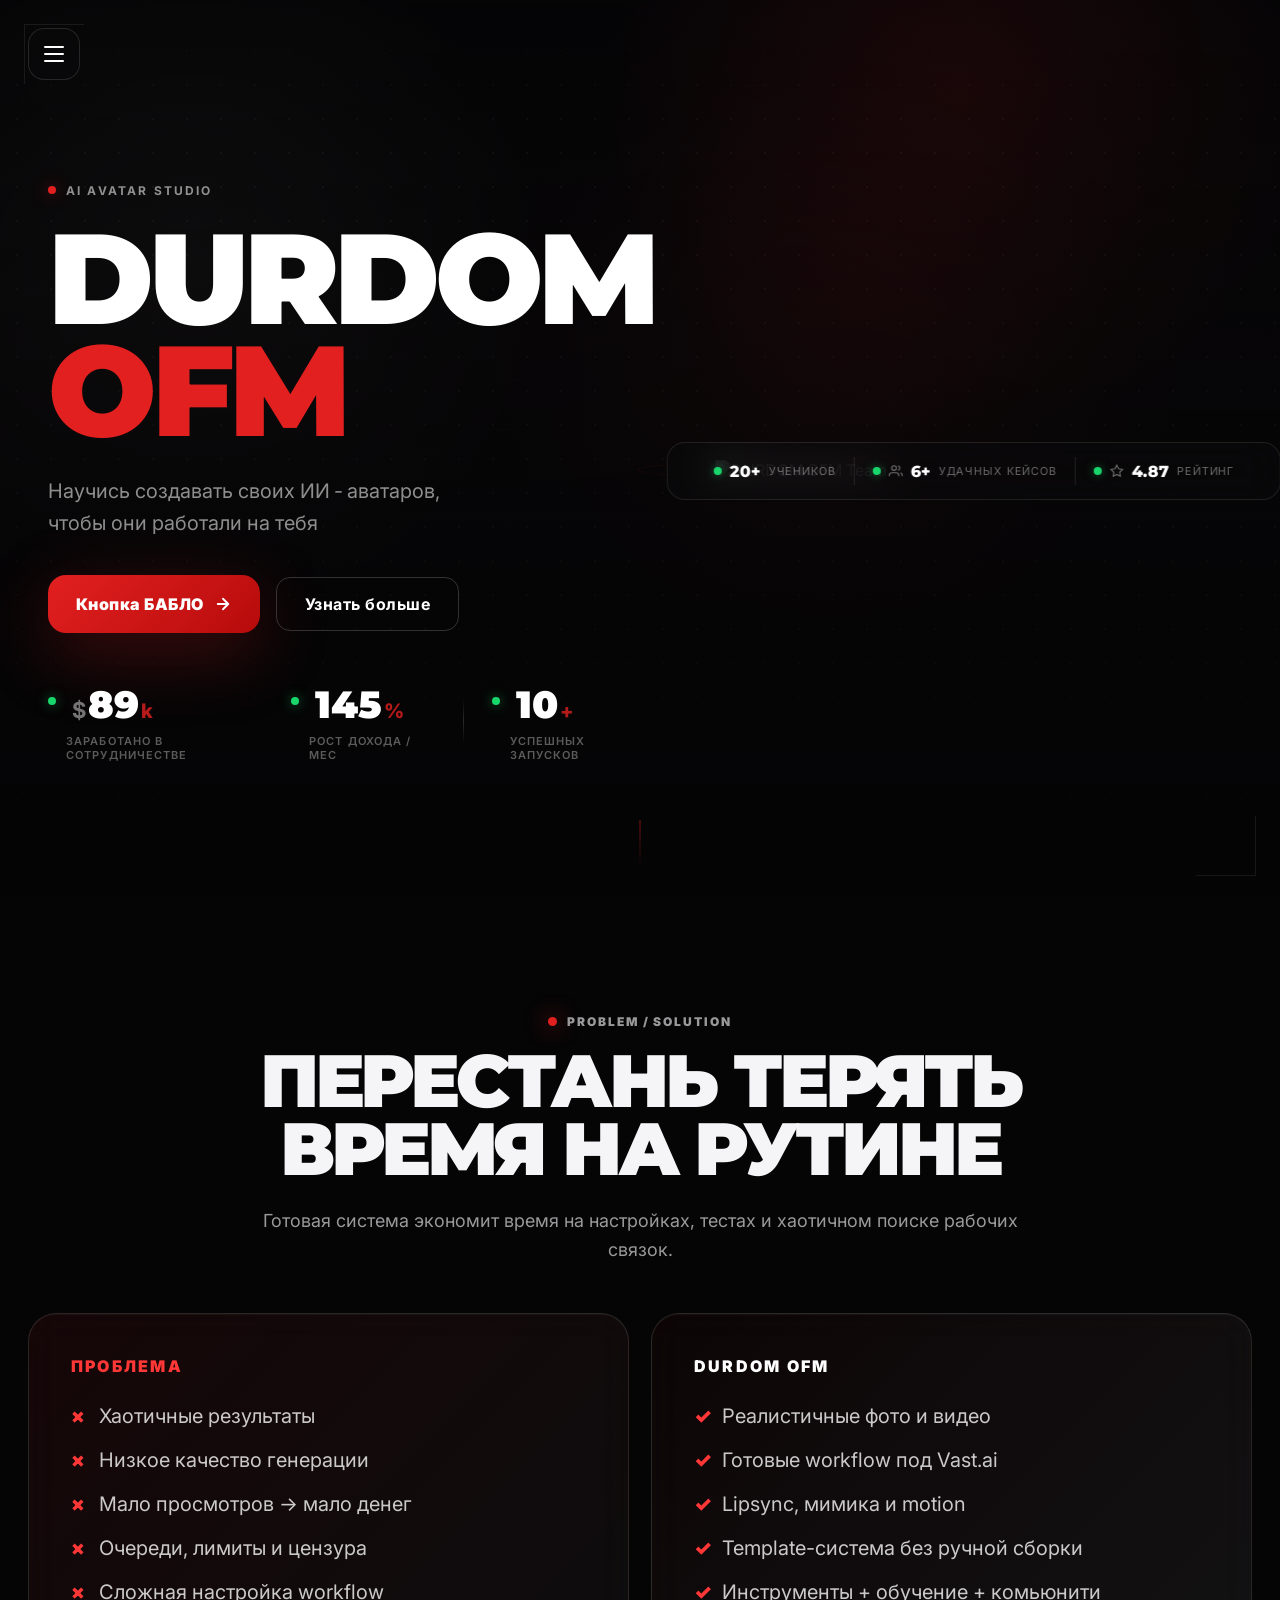
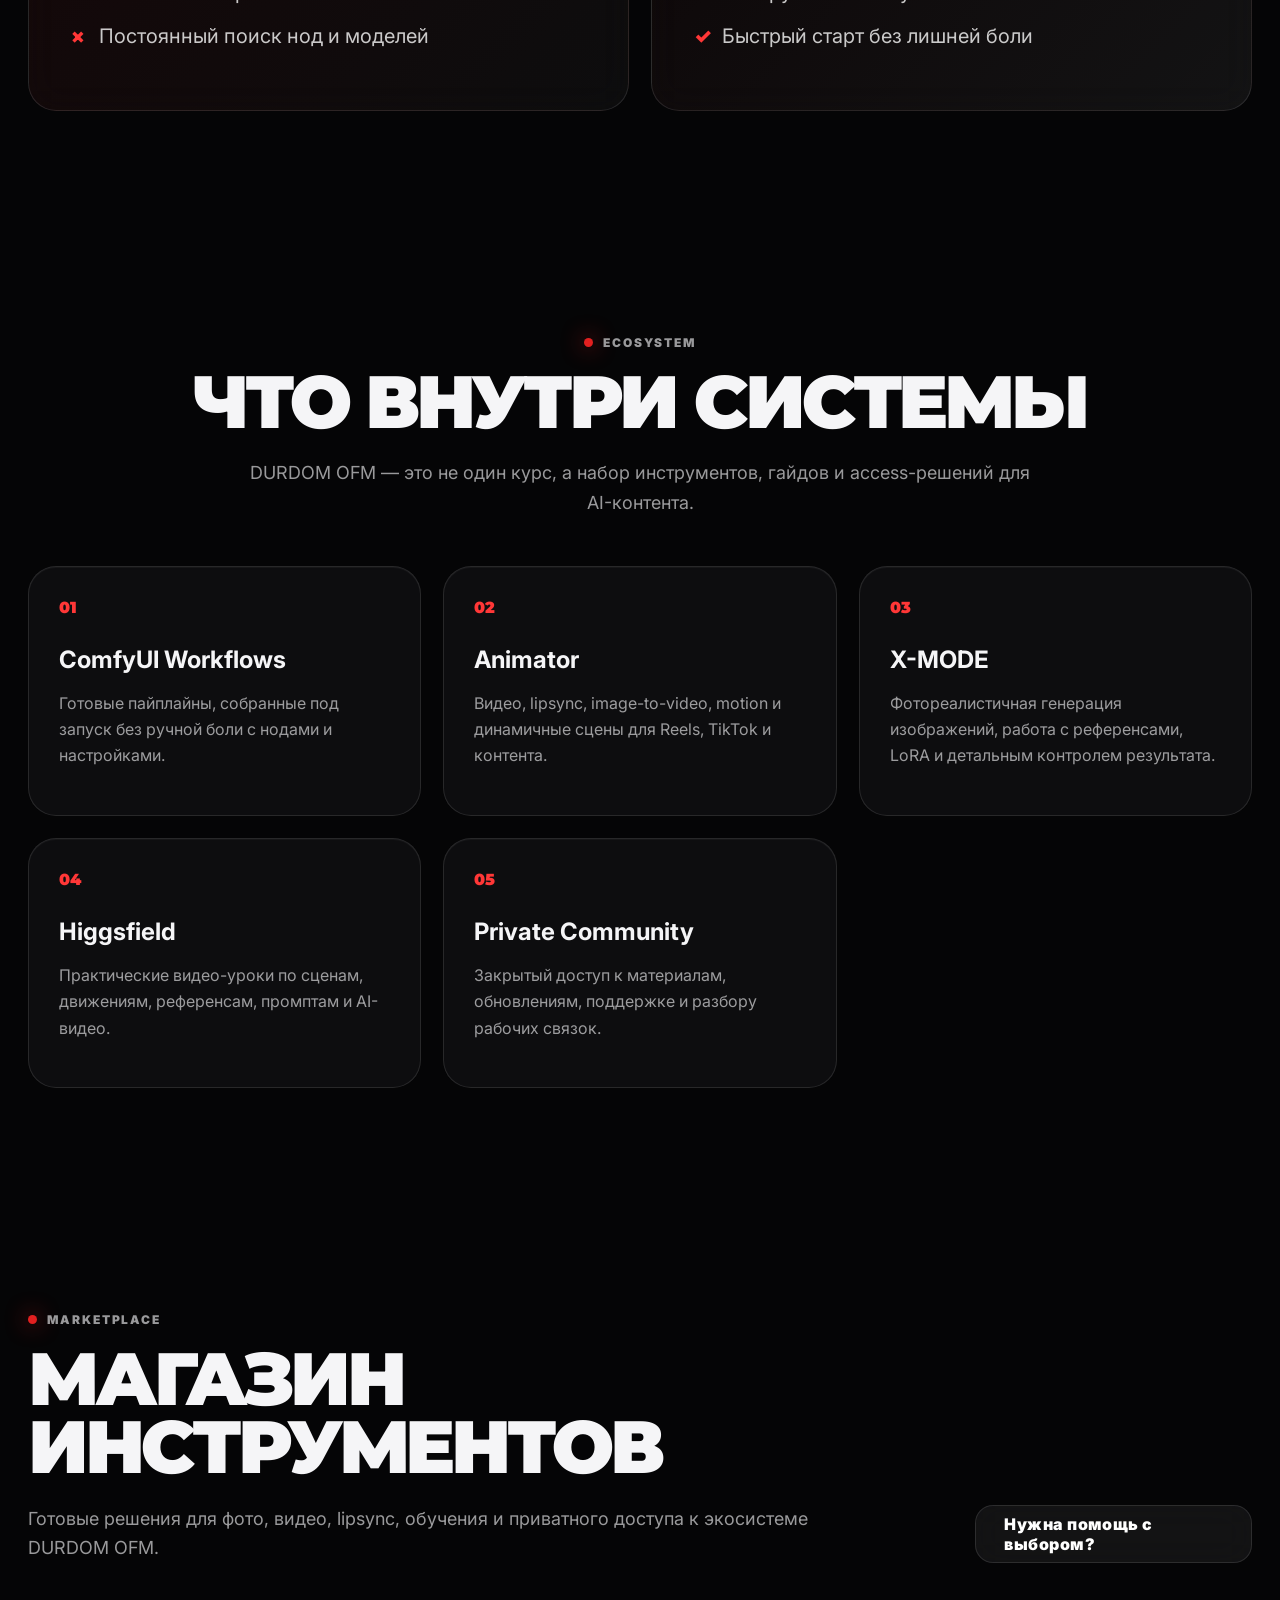
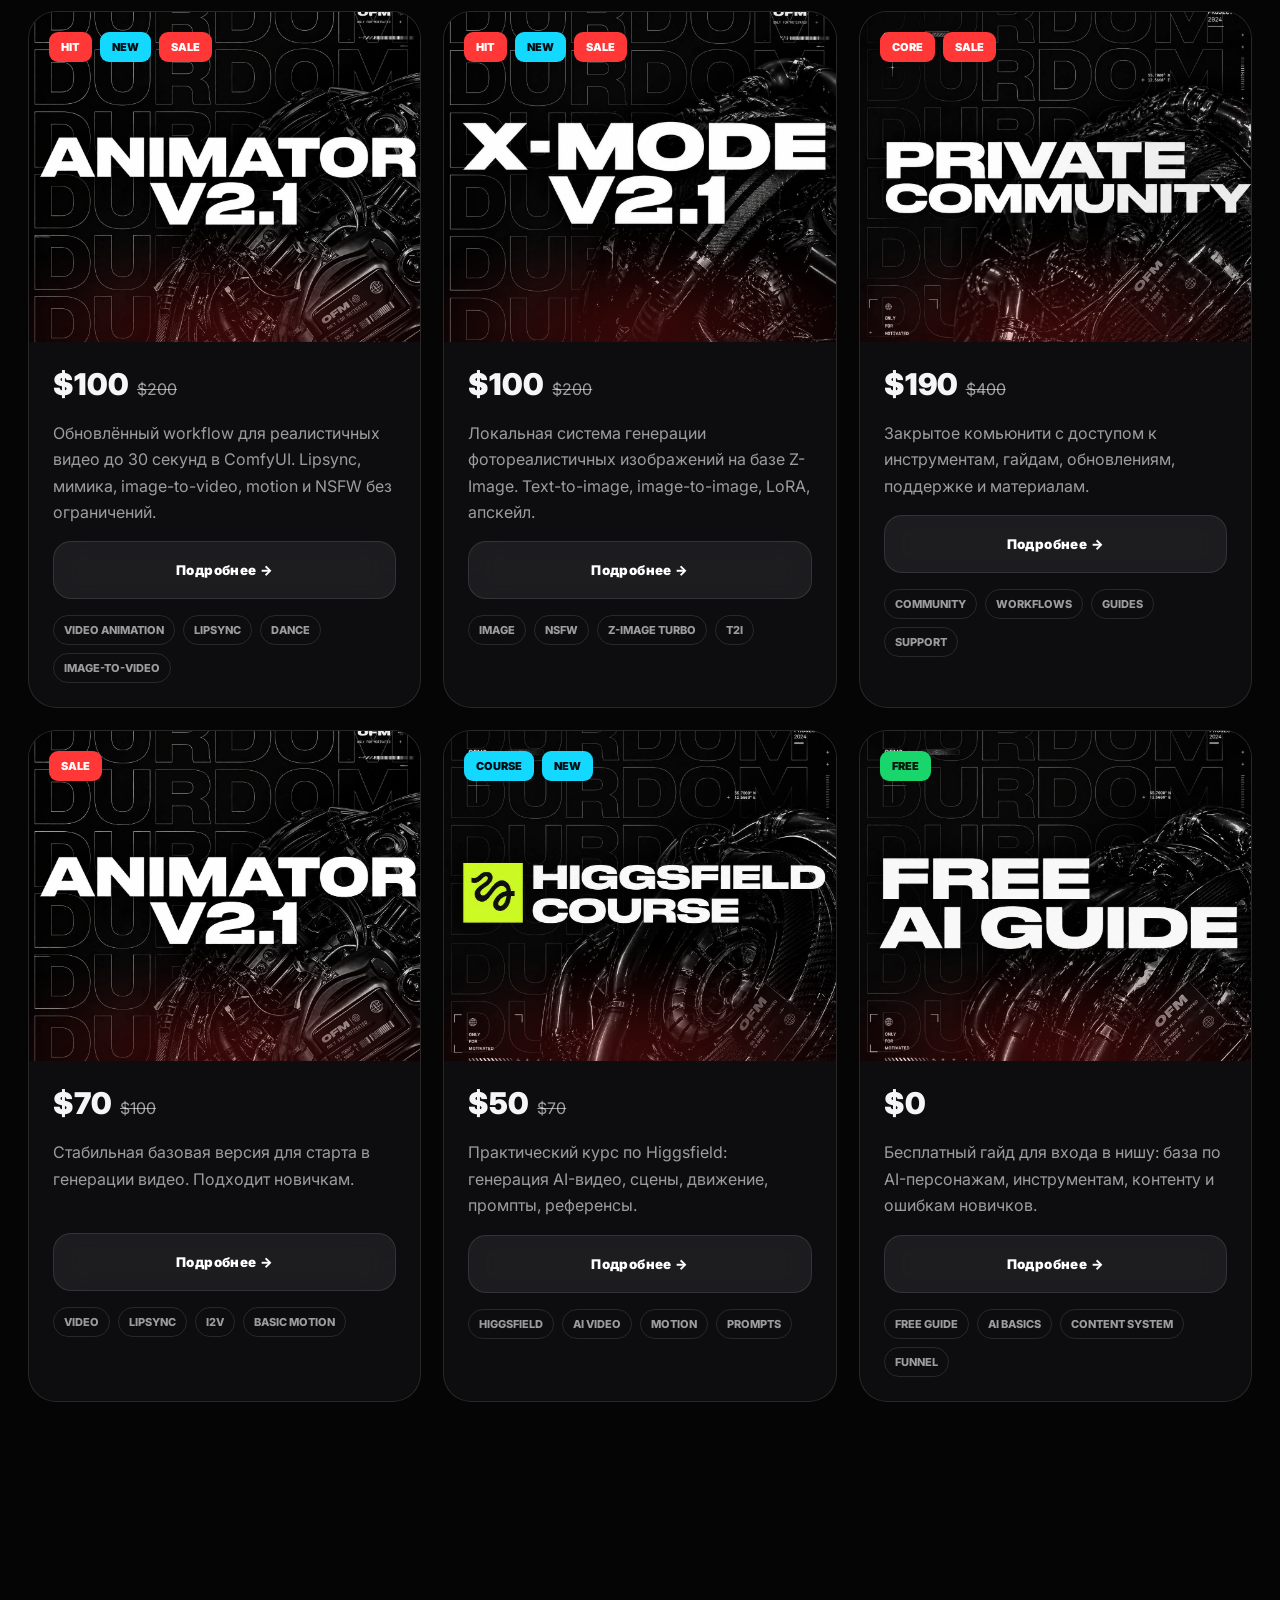
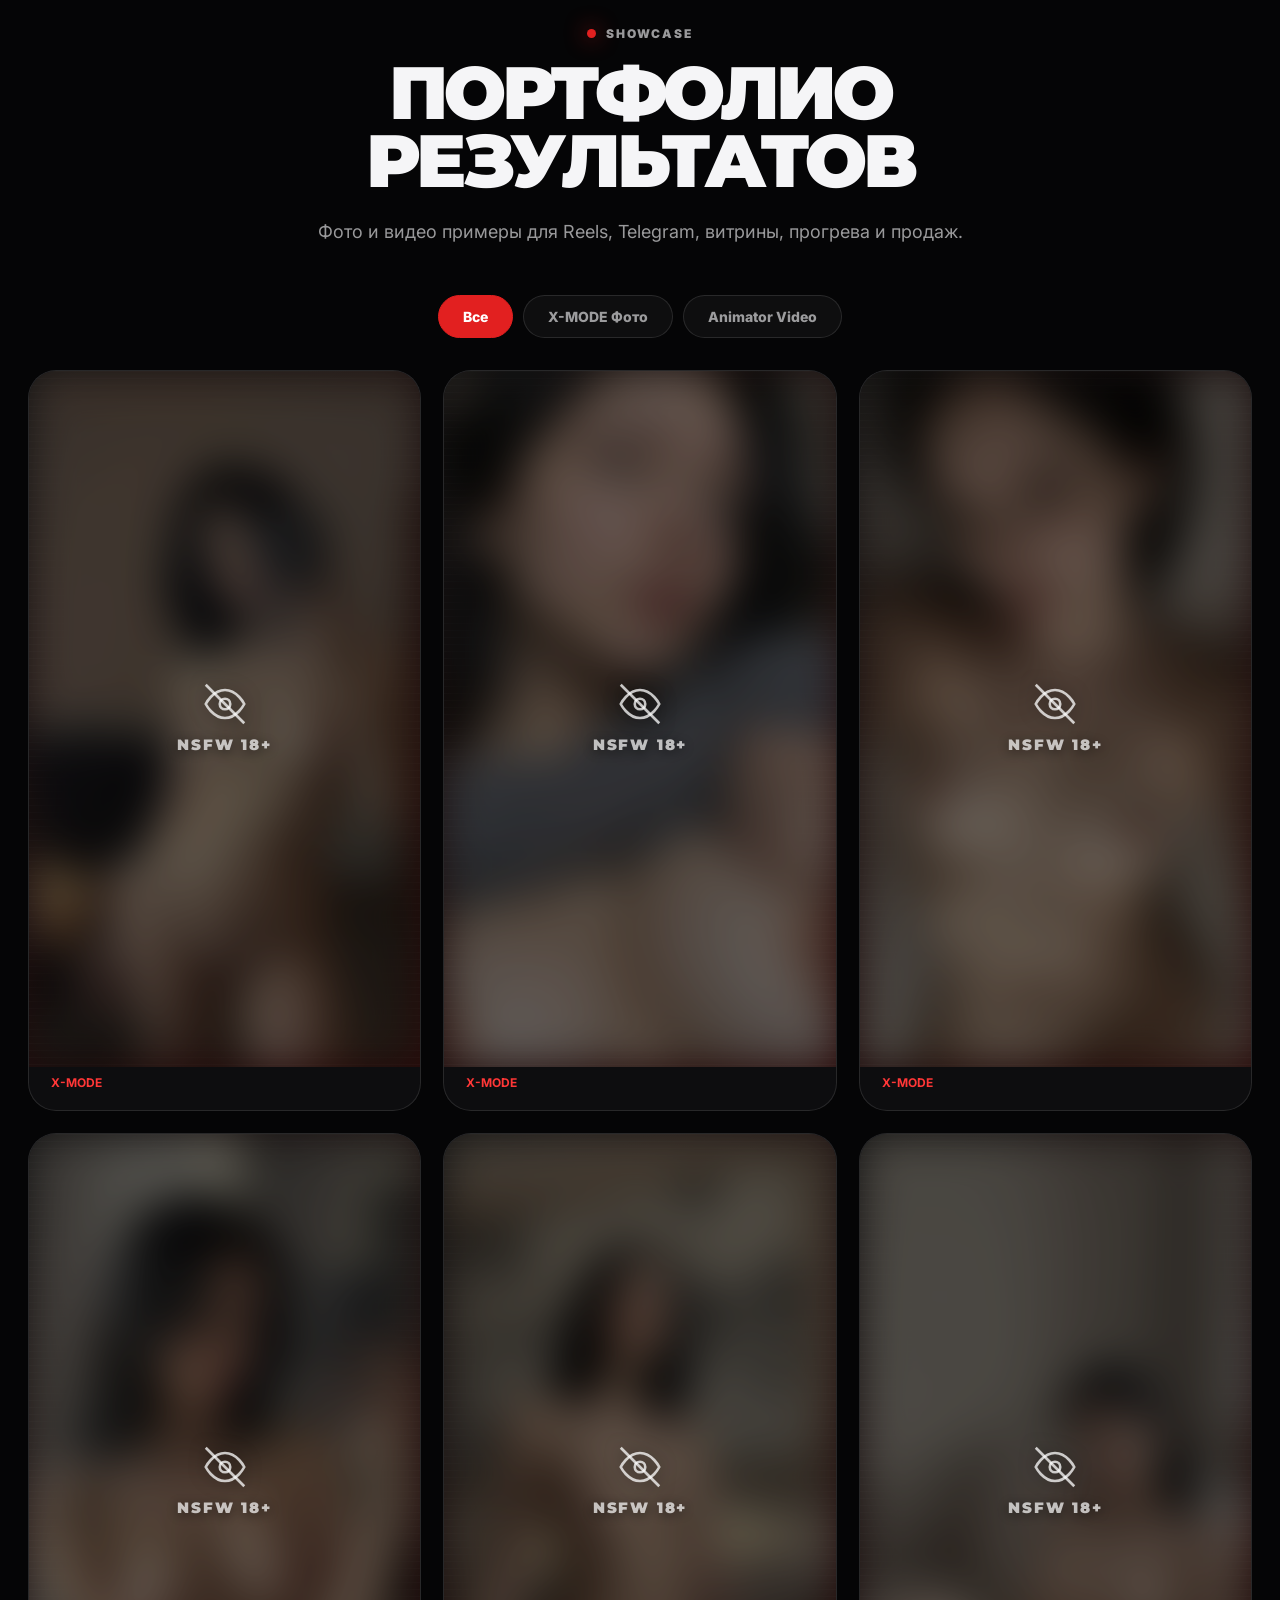
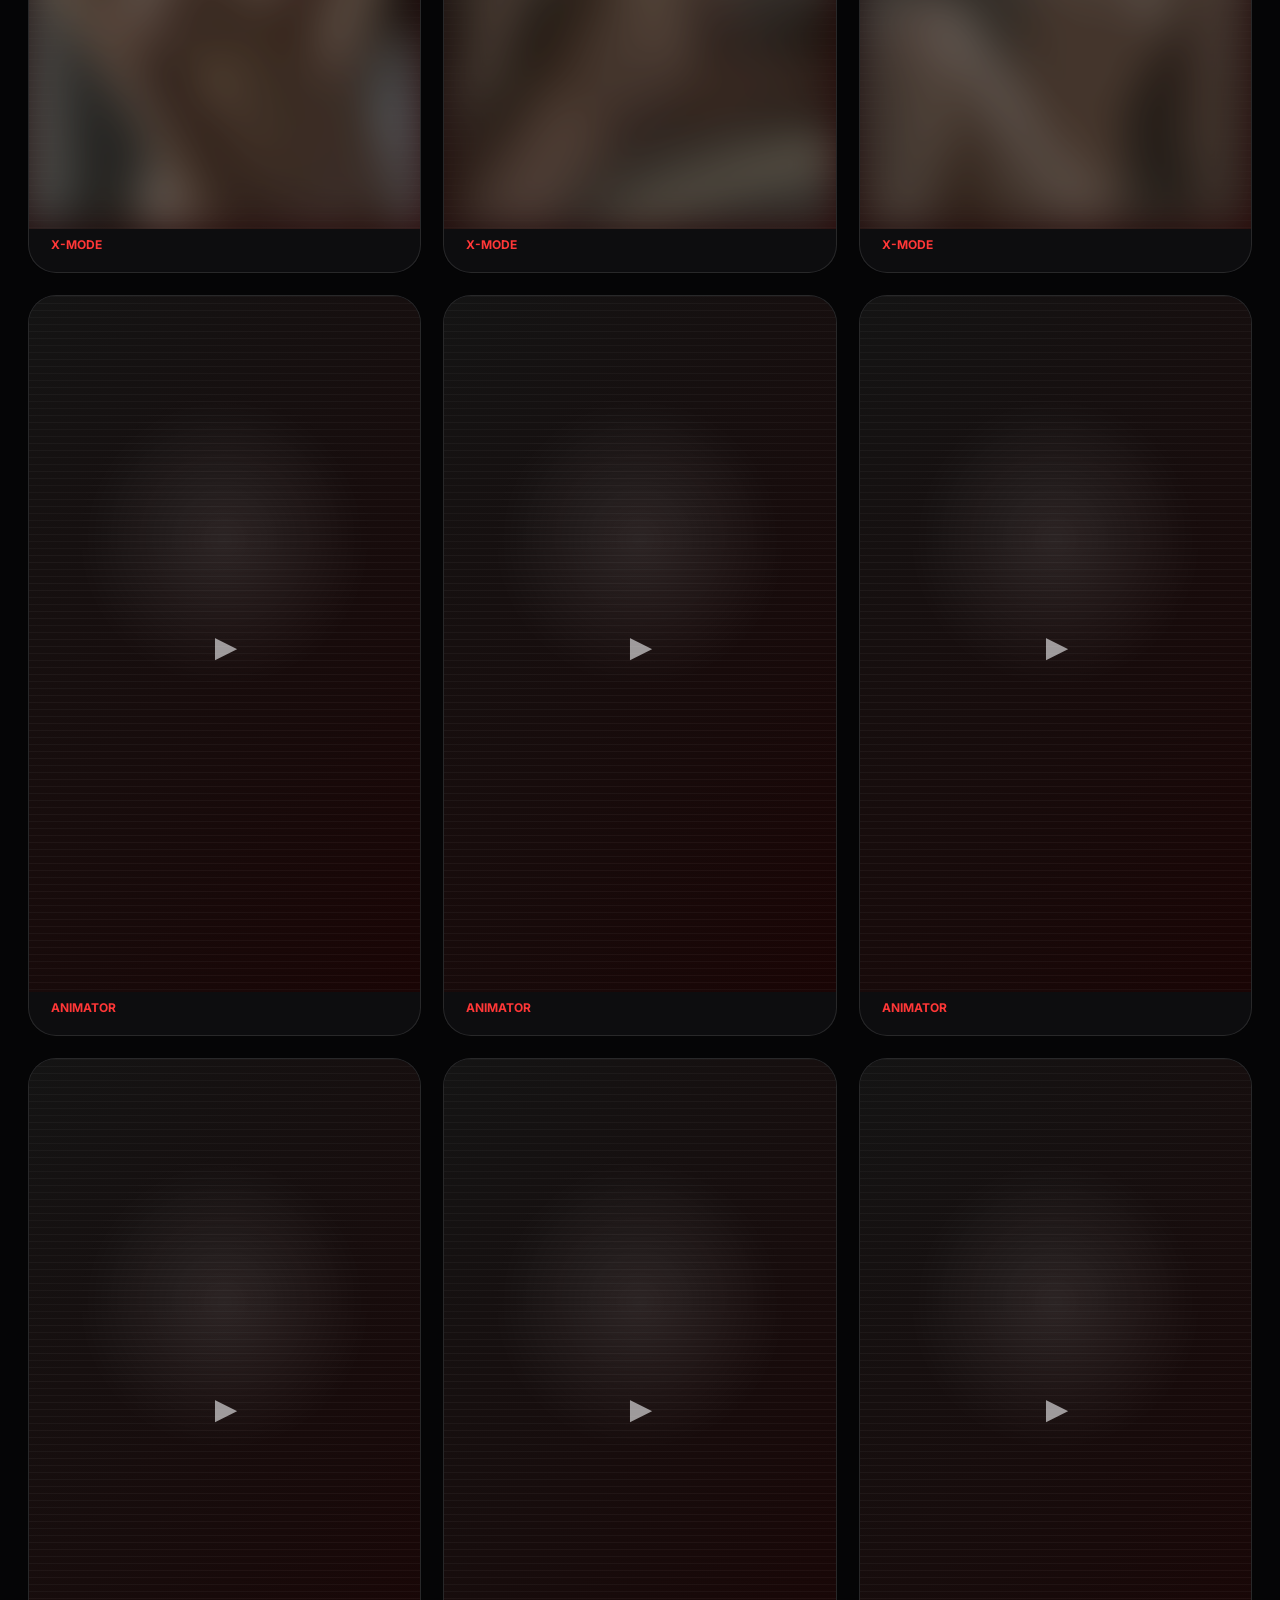
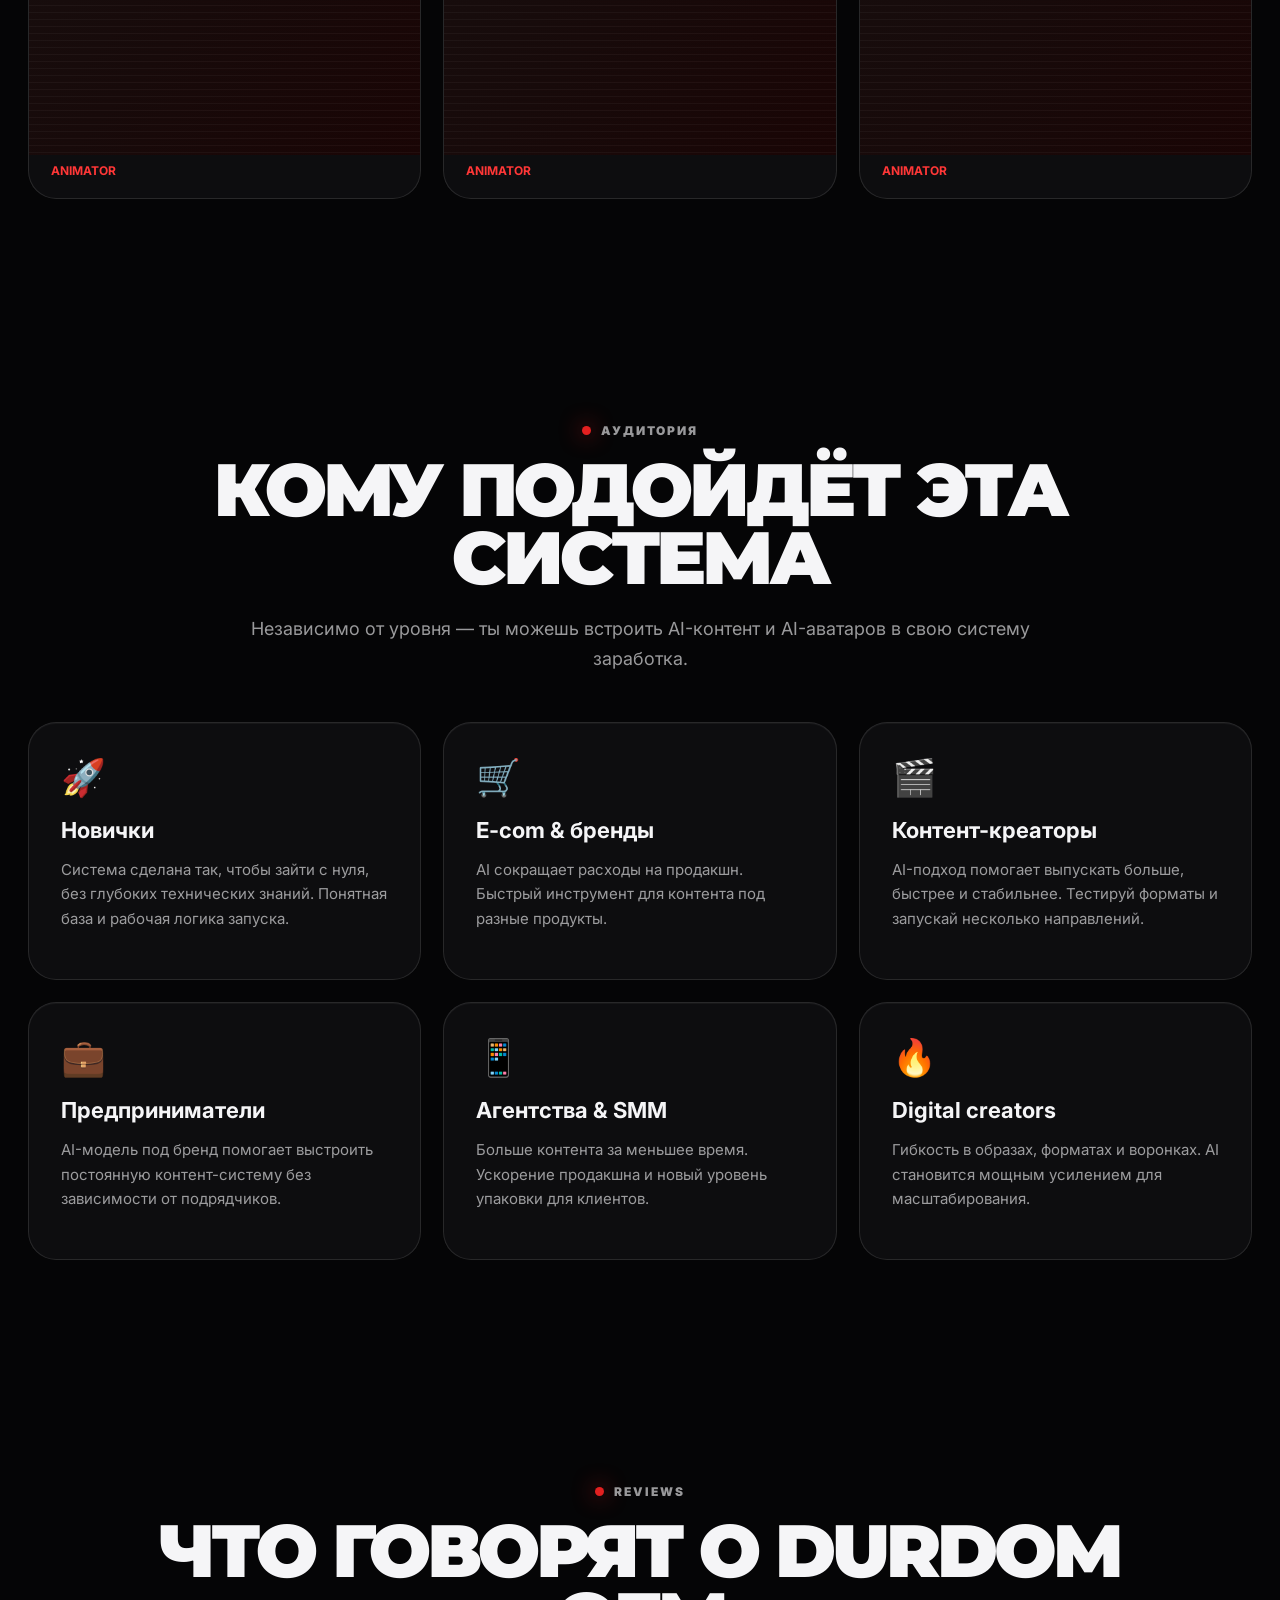
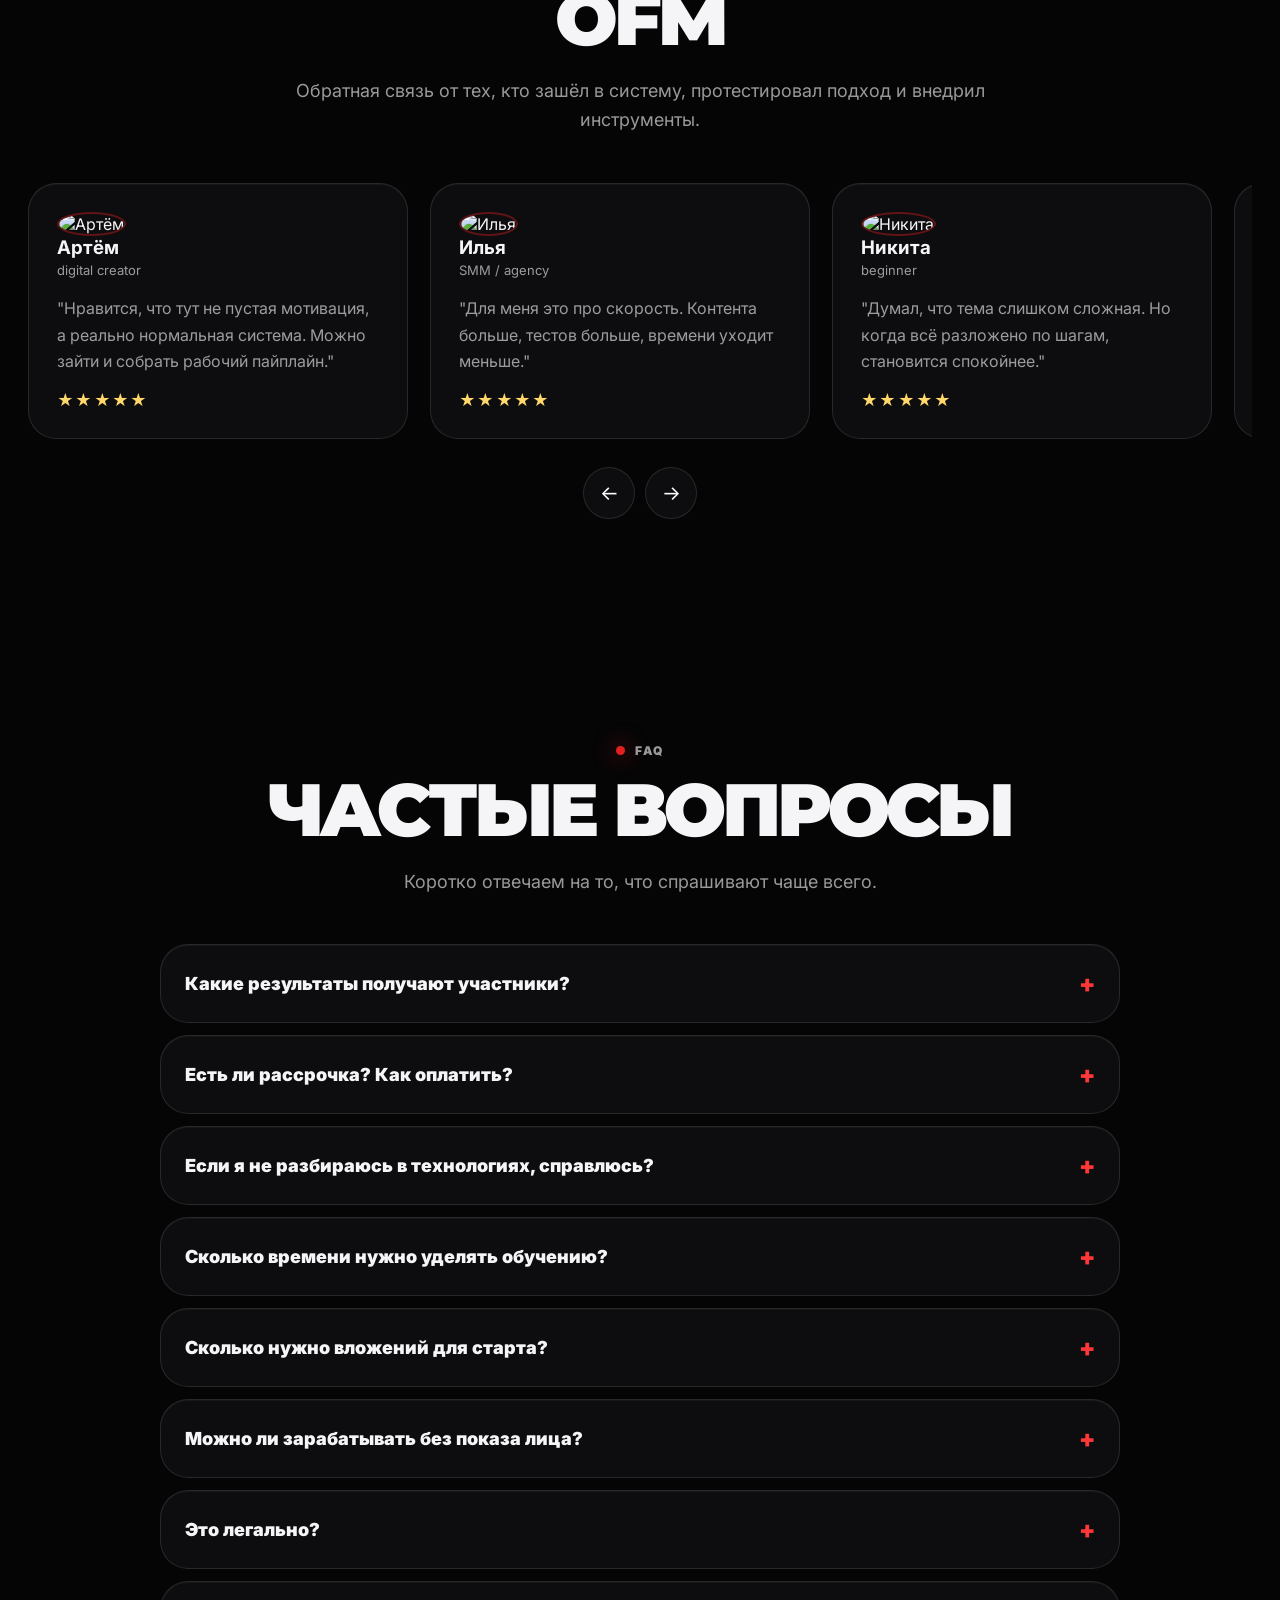
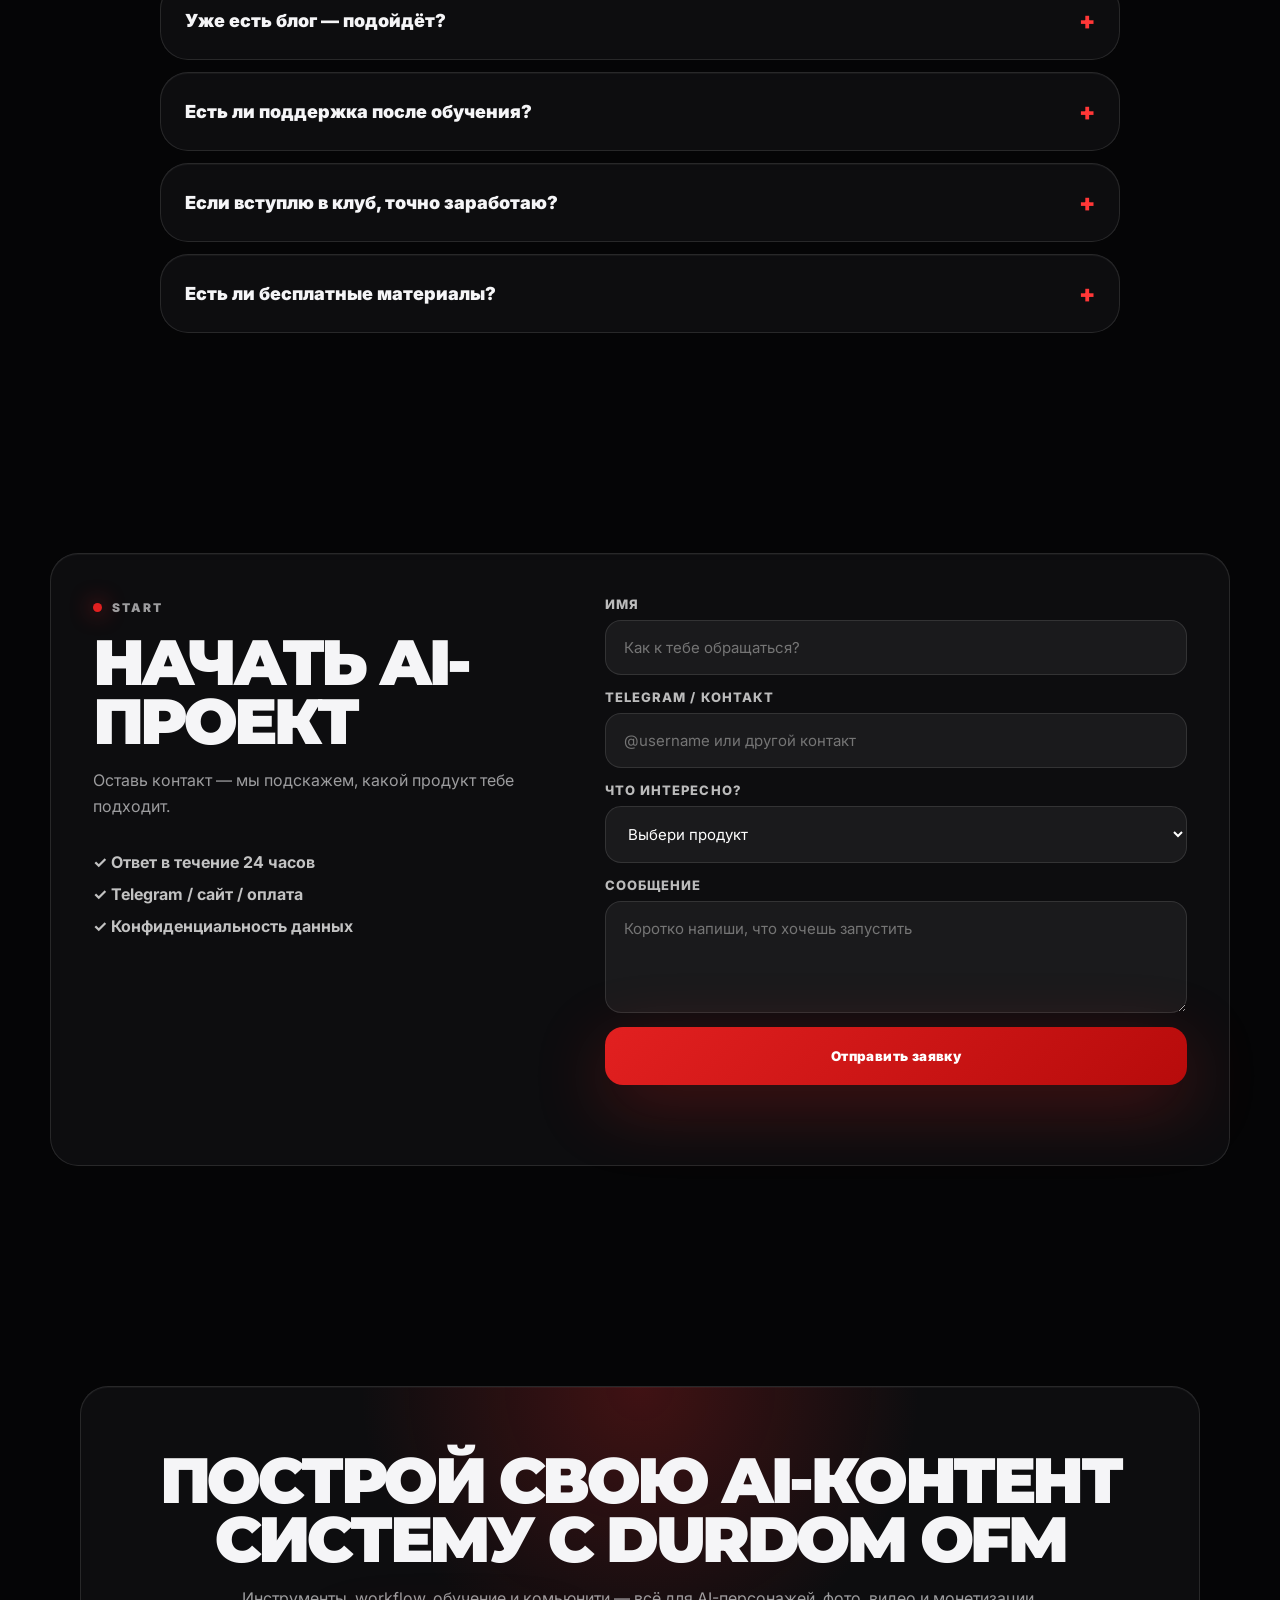
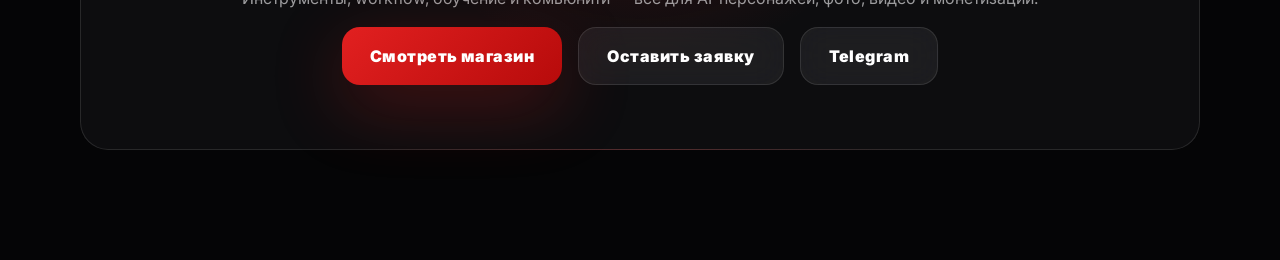
==== commit 9b0330eb: "Update index.html" ====
--- a/index.html
+++ b/index.html
@@ -5,7 +5,7 @@
   <meta name="viewport" content="width=device-width, initial-scale=1.0" />
   <title>DURDOM OFM — AI tools, workflows, courses & community</title>
   <meta name="description" content="Готовые AI-системы для фото, видео, lipsync, workflows, курсов и монетизации AI-контента." />
-  <link rel="preconnect" href="https://fonts.googleapis.com" />
+  <link rel="icon" type="image/svg+xml" href="favicon.svg"><link rel="preconnect" href="https://fonts.googleapis.com" />
   <link rel="preconnect" href="https://fonts.gstatic.com" crossorigin />
   <link href="https://fonts.googleapis.com/css2?family=Inter:wght@300;400;500;600;700;800;900&family=Montserrat:wght@700;800;900&display=swap" rel="stylesheet" />
   <link rel="stylesheet" href="styles.css" />
@@ -23,9 +23,7 @@
                 <a href="#hero" class="nav__link nav__link--active" data-nav><span class="nav__link-index">01</span><span class="nav__link-text">Главная</span></a>
                 <a href="#store" class="nav__link" data-nav><span class="nav__link-index">02</span><span class="nav__link-text">Магазин</span></a>
                 <a href="#portfolio" class="nav__link" data-nav><span class="nav__link-index">03</span><span class="nav__link-text">Портфолио</span></a>
-                <a href="#persona" class="nav__link" data-nav><span class="nav__link-index">04</span><span class="nav__link-text">AI Персонаж</span></a>
                 <a href="#audience" class="nav__link" data-nav><span class="nav__link-index">05</span><span class="nav__link-text">Для кого</span></a>
-                <a href="#results" class="nav__link" data-nav><span class="nav__link-index">06</span><span class="nav__link-text">Результаты</span></a>
                 <a href="#reviews" class="nav__link" data-nav><span class="nav__link-index">07</span><span class="nav__link-text">Отзывы</span></a>
                 <a href="#faq" class="nav__link" data-nav><span class="nav__link-index">08</span><span class="nav__link-text">FAQ</span></a>
                 <a href="#inquiry" class="nav__link" data-nav><span class="nav__link-index">09</span><span class="nav__link-text">Заявка</span></a>
@@ -277,4 +275,4 @@
   <div class="photo-lightbox" id="photo-lightbox"><button class="photo-lightbox__close" aria-label="Close">×</button><img src="" alt="" /></div>
   <script src="script.js"></script>
 </body>
-</html>+</html>
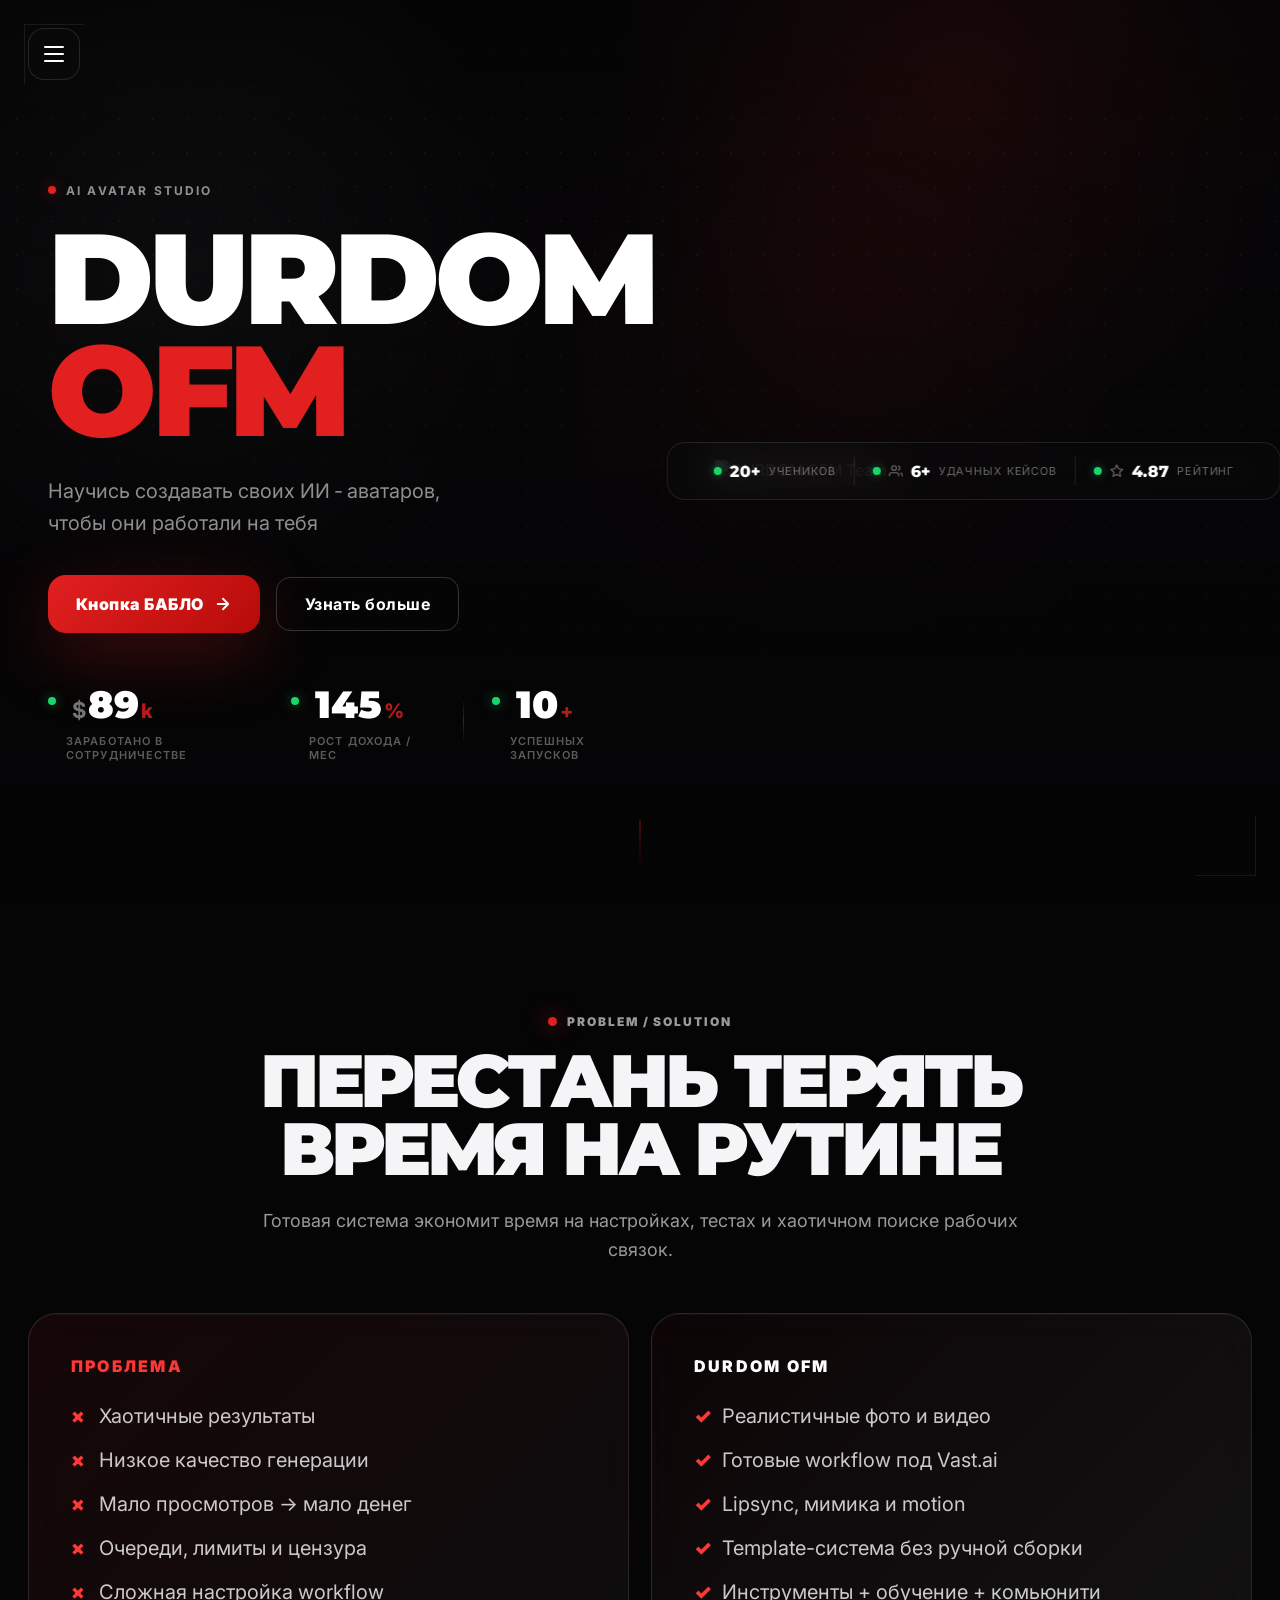
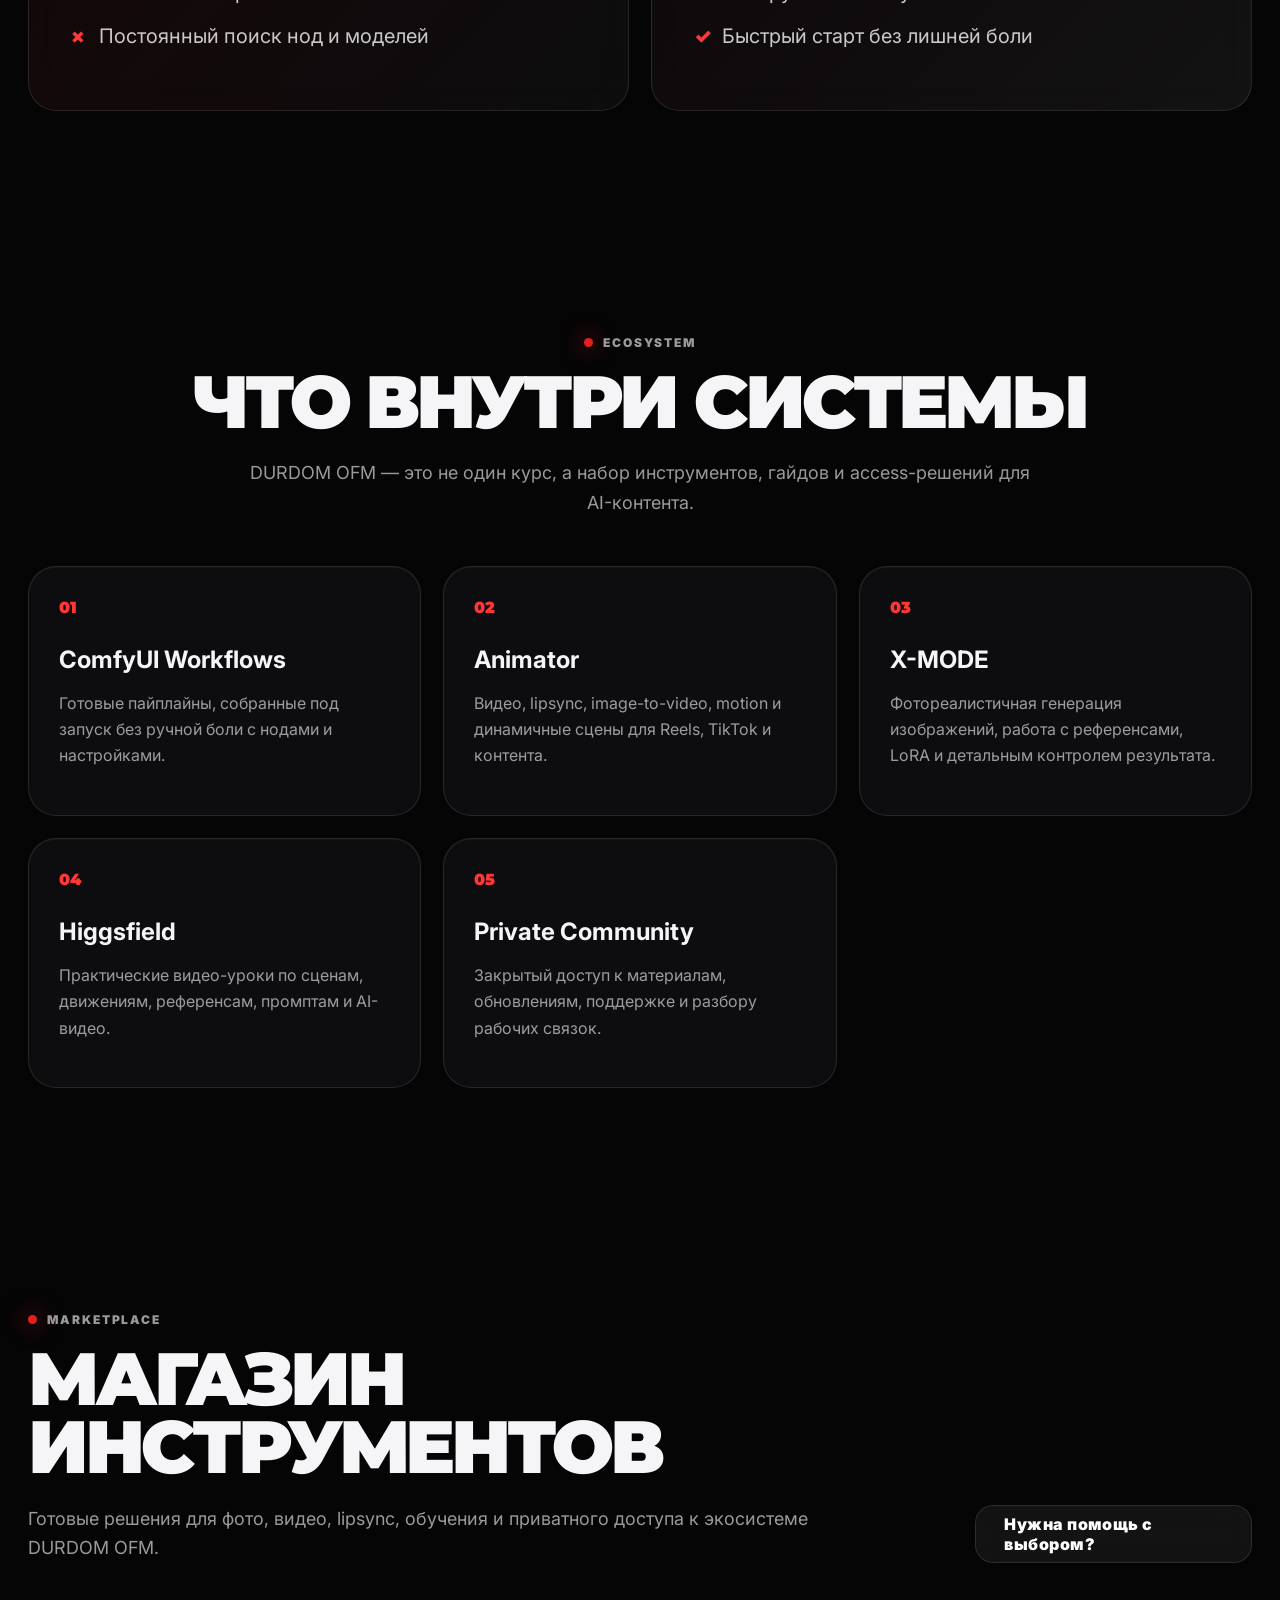
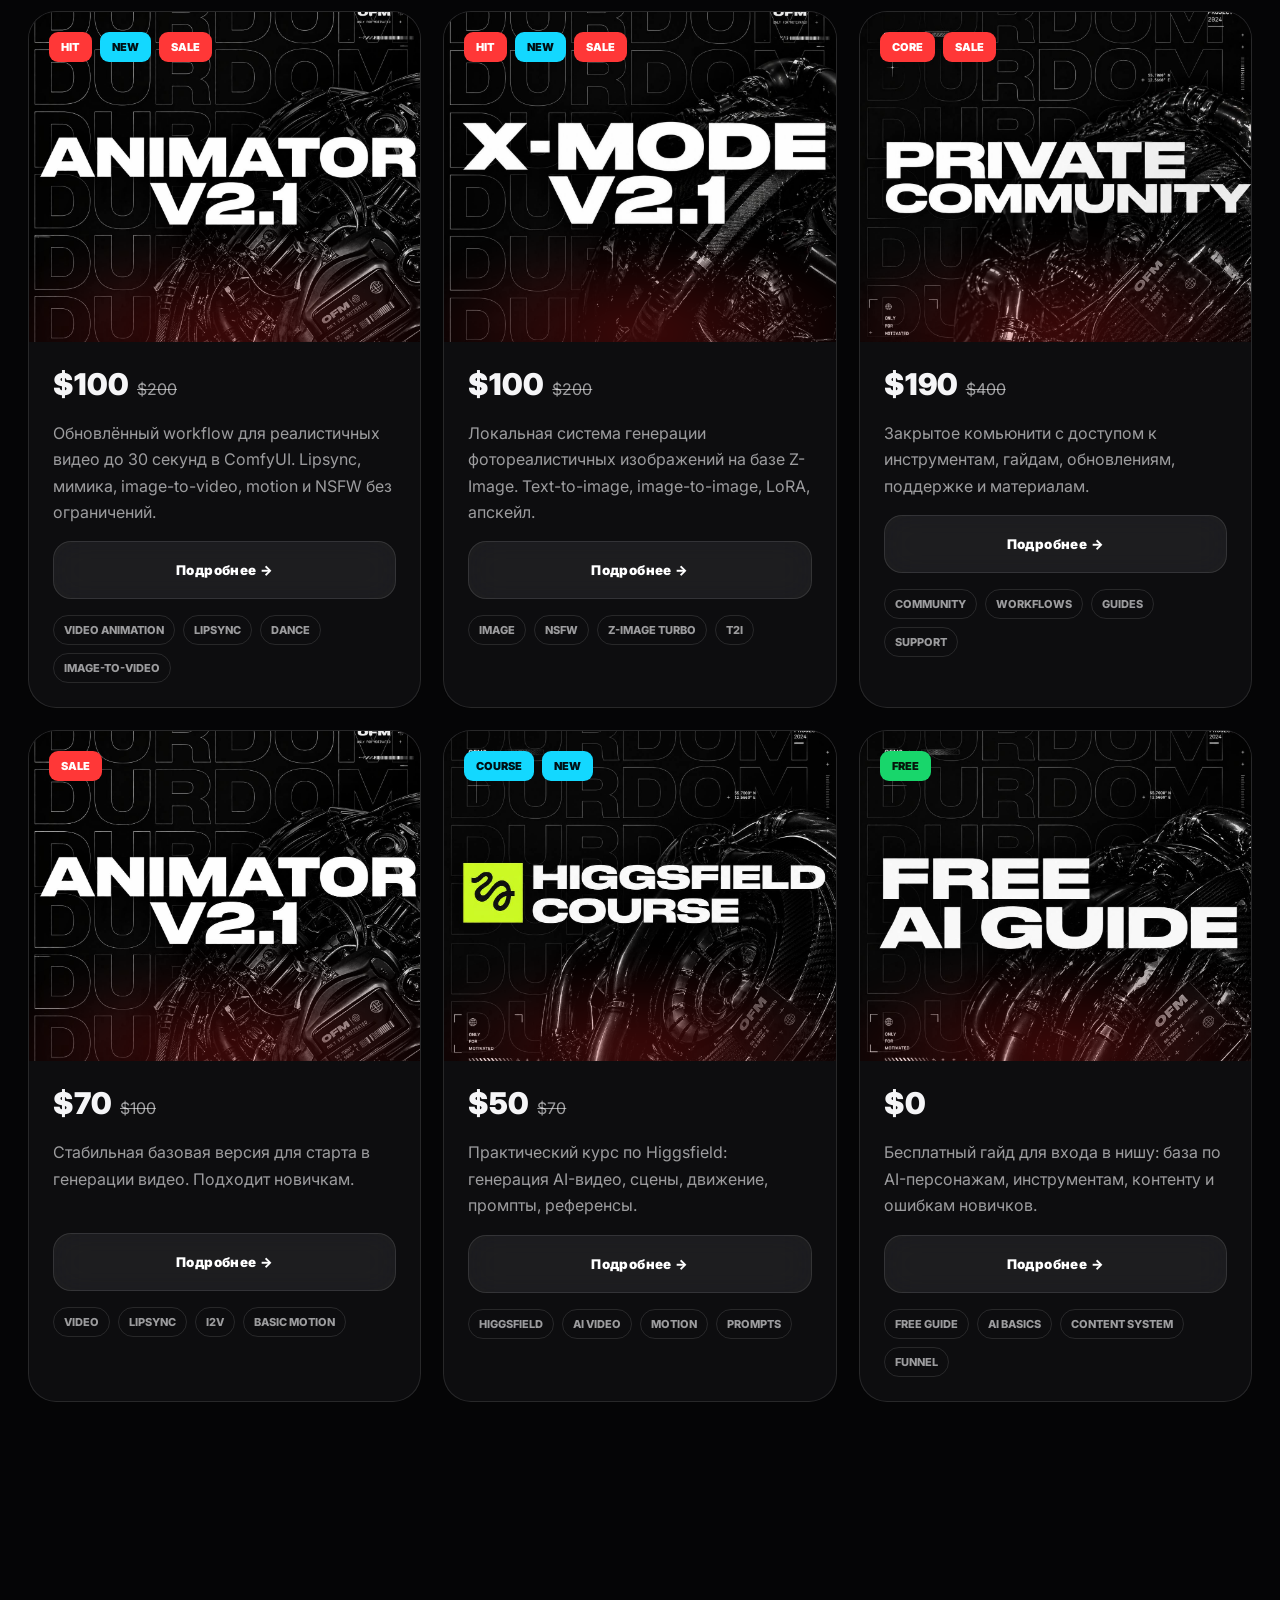
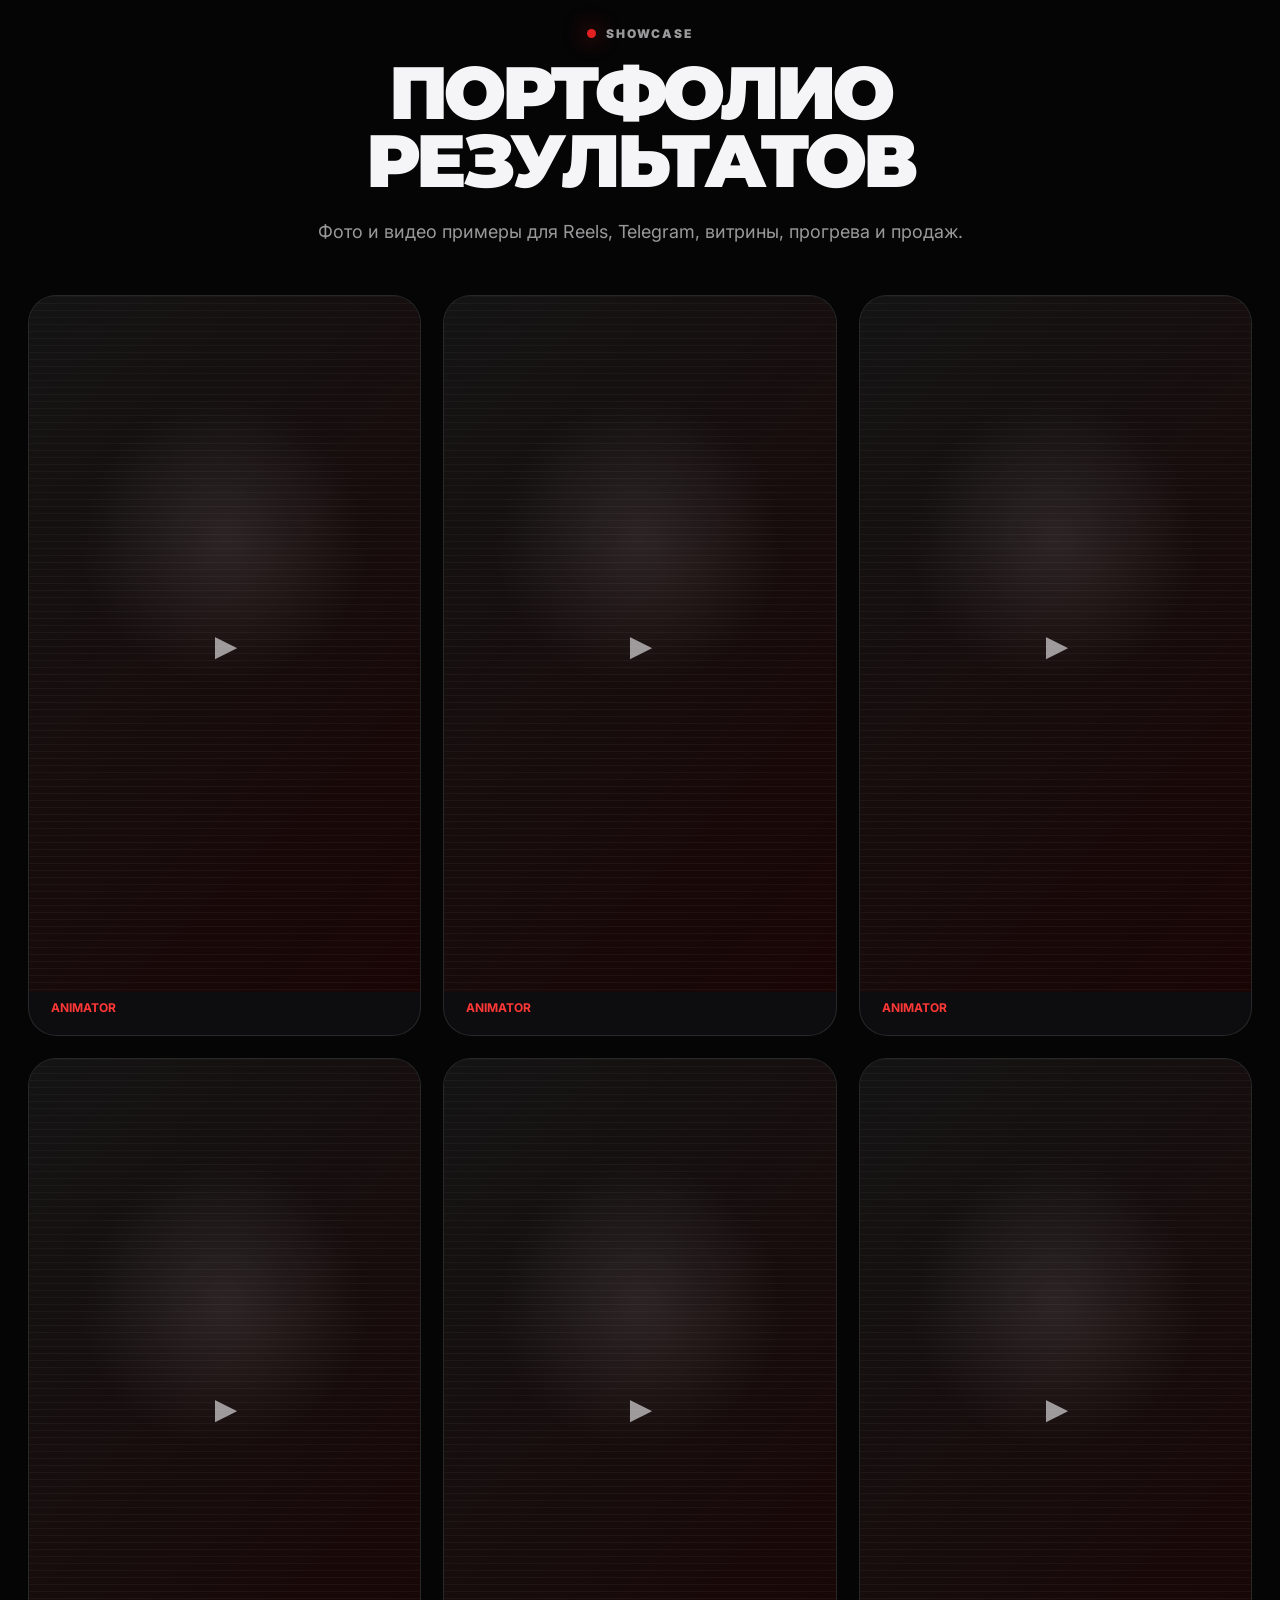
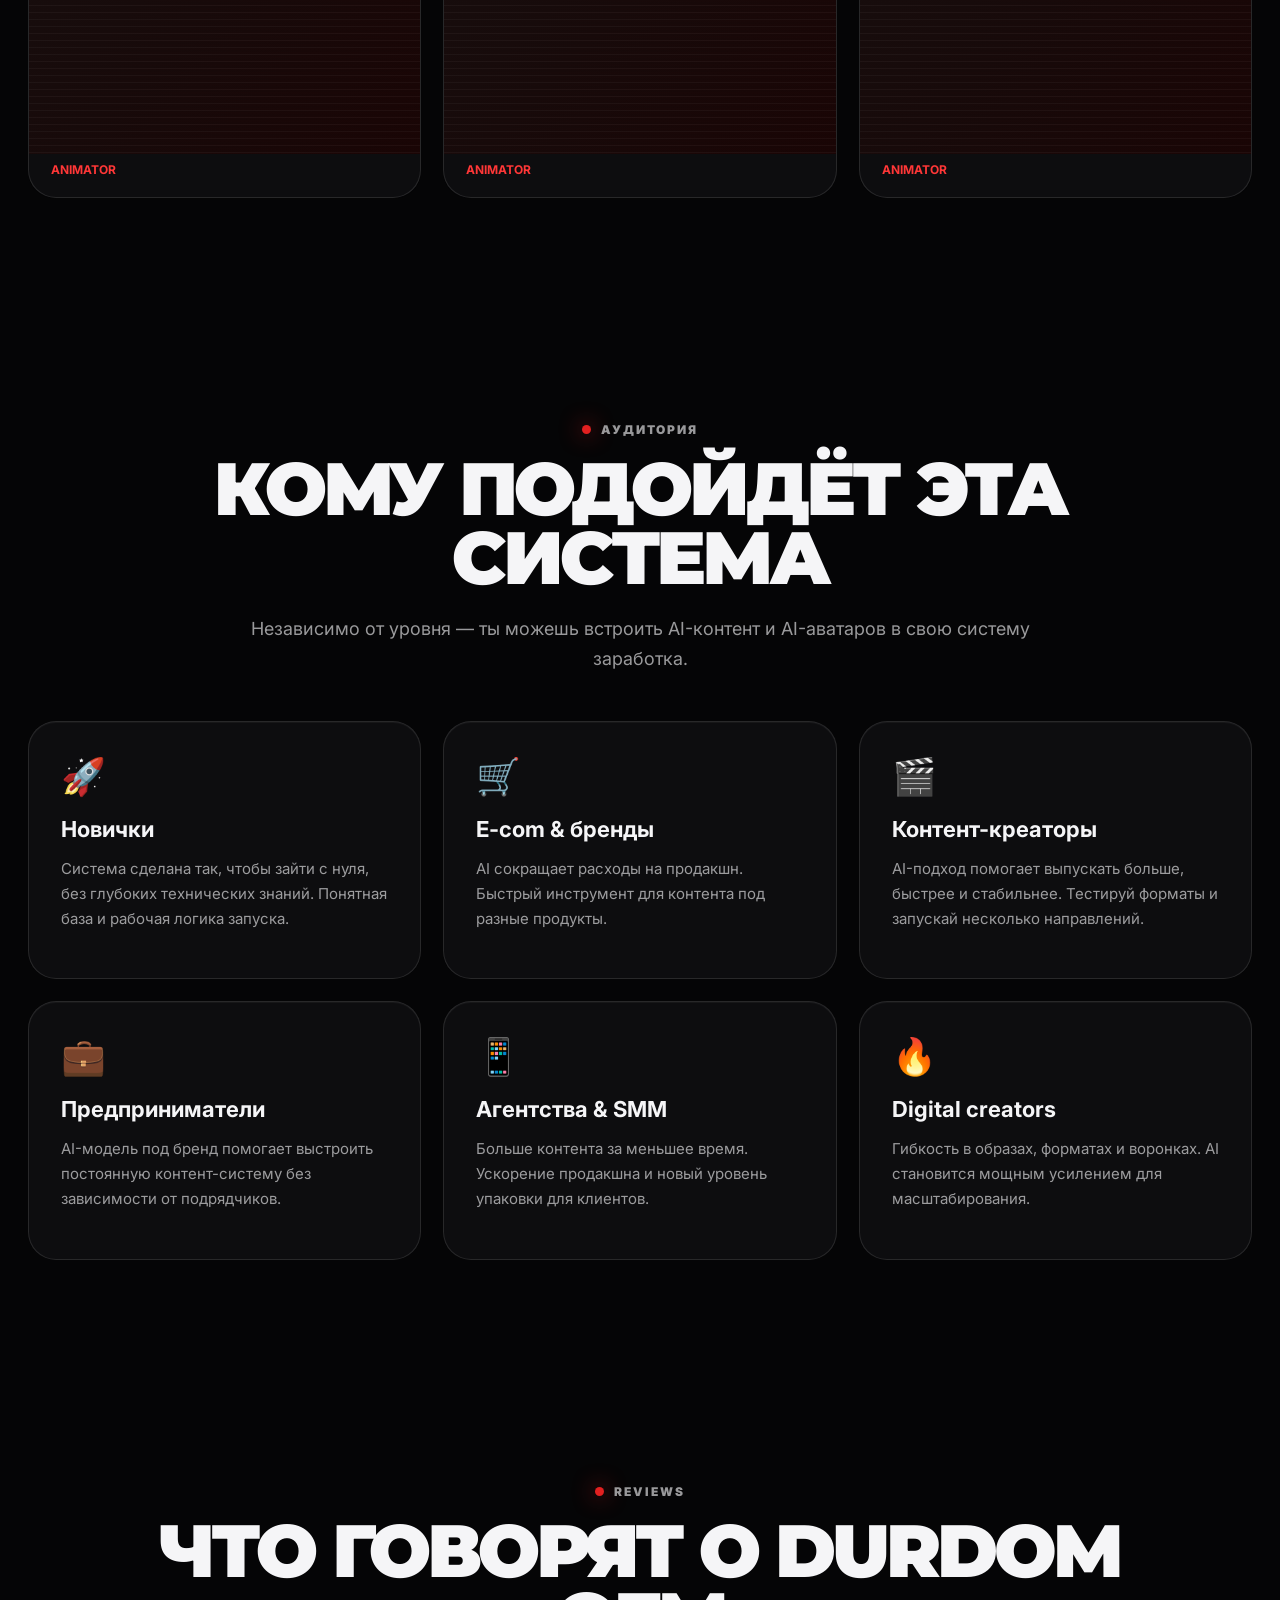
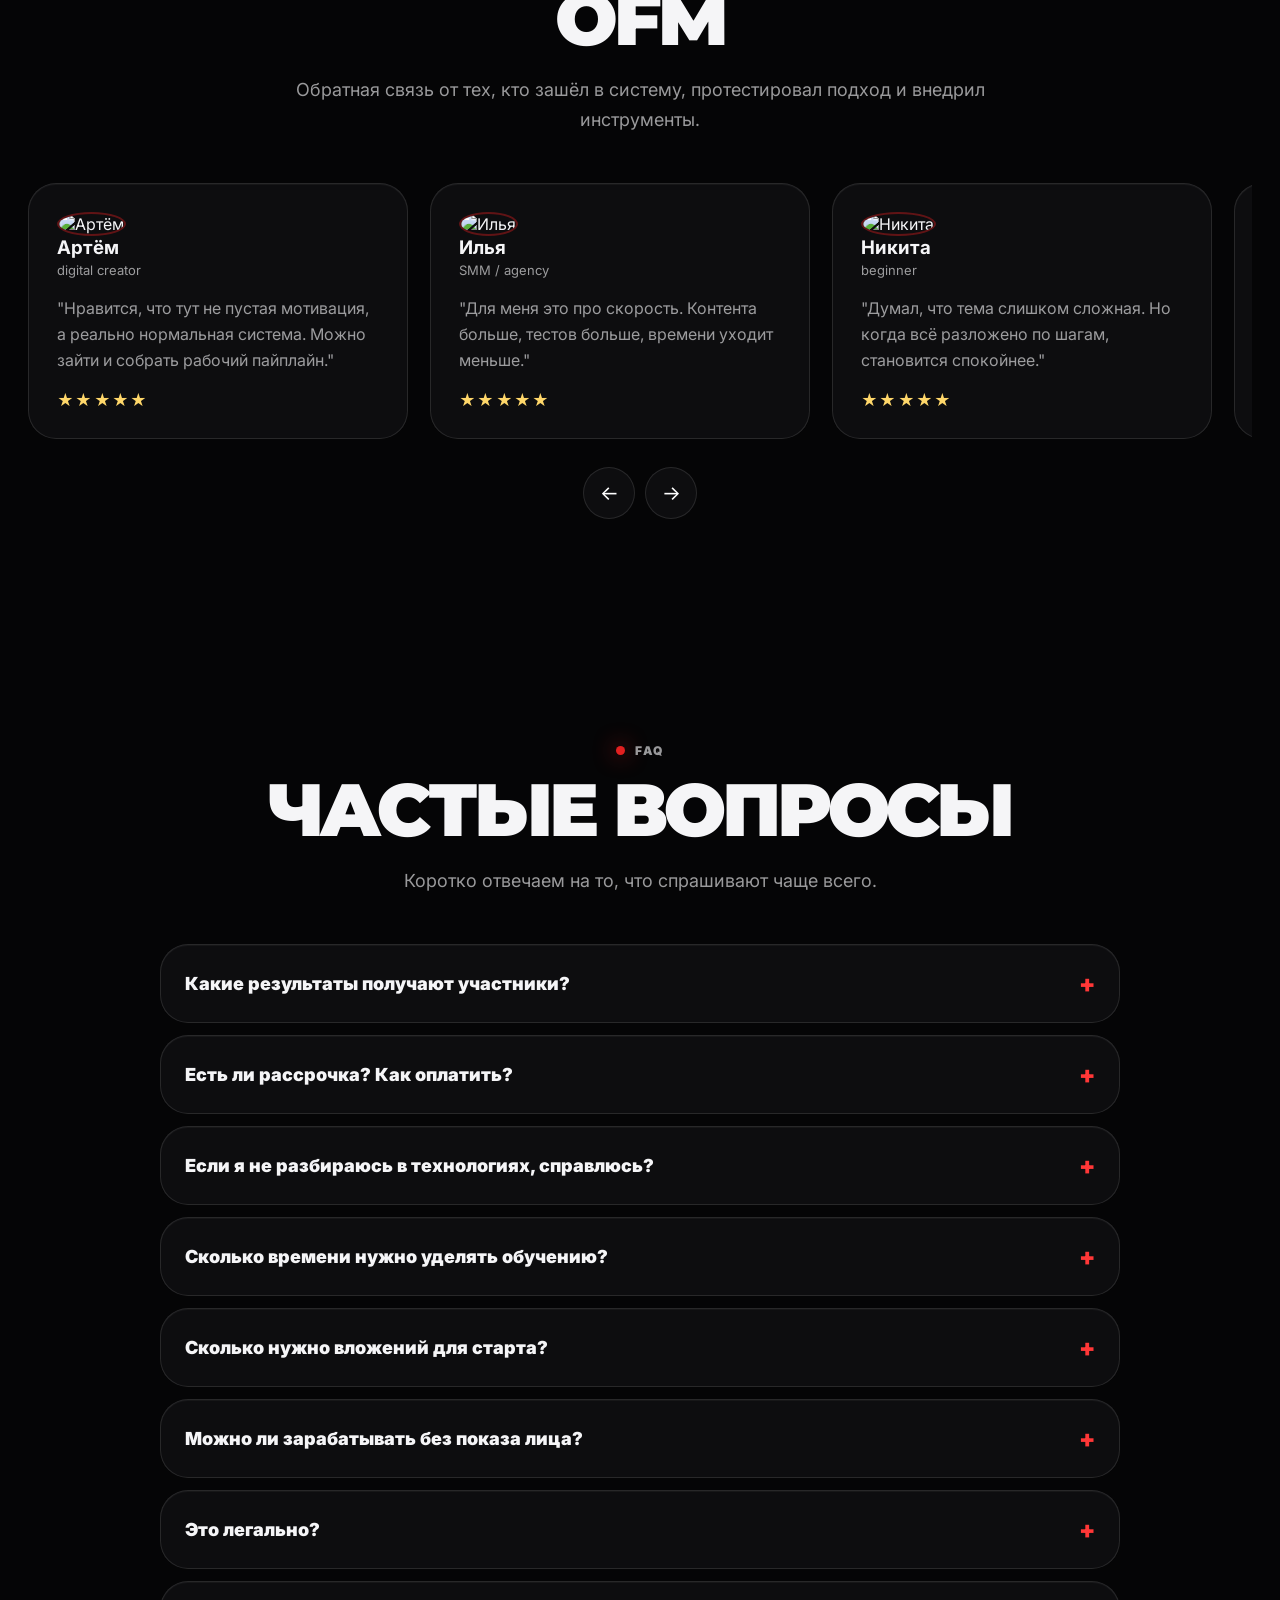
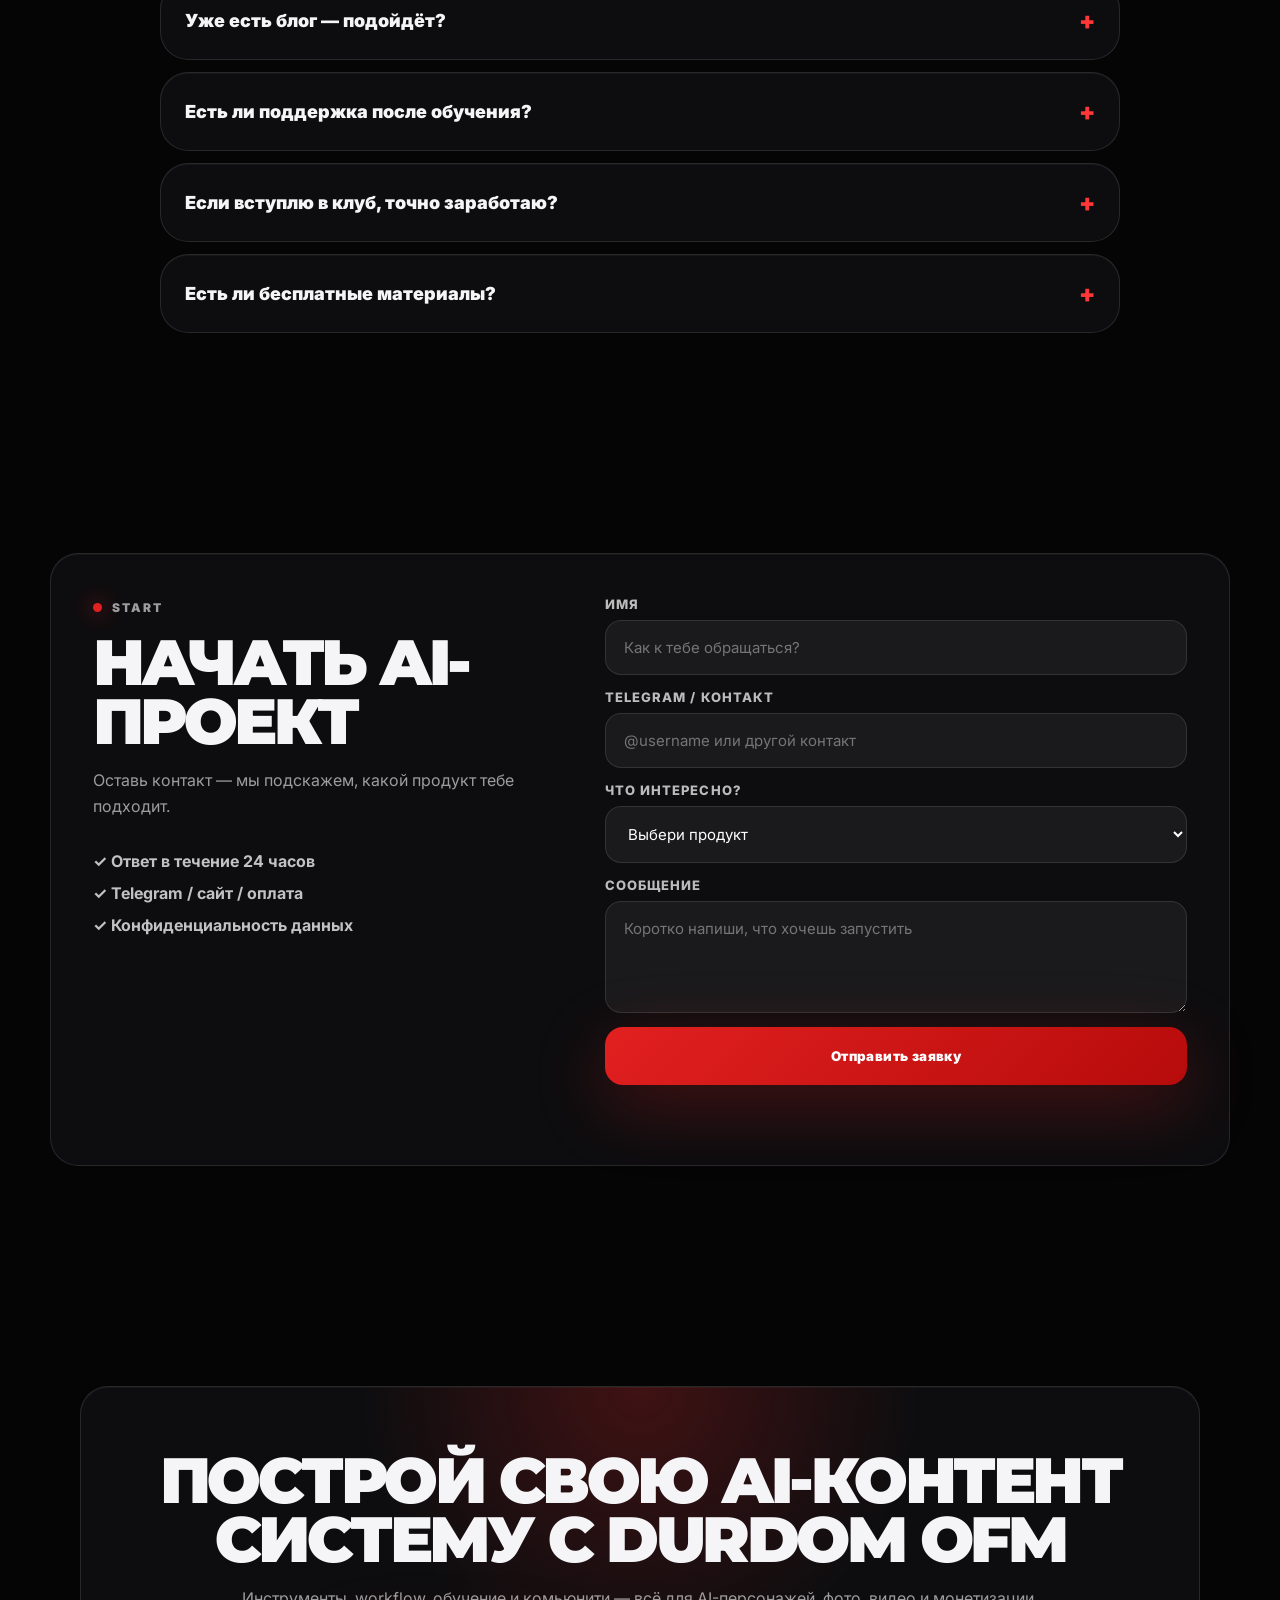
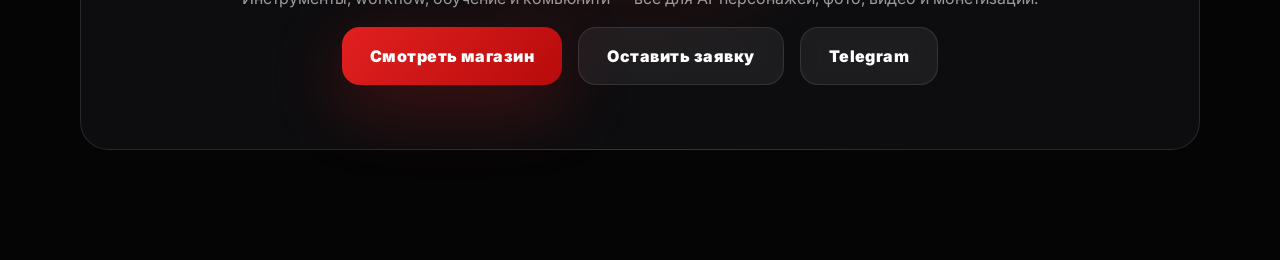
==== commit 45bfbc60: "Update index.html" ====
--- a/index.html
+++ b/index.html
@@ -23,11 +23,11 @@
                 <a href="#hero" class="nav__link nav__link--active" data-nav><span class="nav__link-index">01</span><span class="nav__link-text">Главная</span></a>
                 <a href="#store" class="nav__link" data-nav><span class="nav__link-index">02</span><span class="nav__link-text">Магазин</span></a>
                 <a href="#portfolio" class="nav__link" data-nav><span class="nav__link-index">03</span><span class="nav__link-text">Портфолио</span></a>
-                <a href="#audience" class="nav__link" data-nav><span class="nav__link-index">05</span><span class="nav__link-text">Для кого</span></a>
-                <a href="#reviews" class="nav__link" data-nav><span class="nav__link-index">07</span><span class="nav__link-text">Отзывы</span></a>
-                <a href="#faq" class="nav__link" data-nav><span class="nav__link-index">08</span><span class="nav__link-text">FAQ</span></a>
-                <a href="#inquiry" class="nav__link" data-nav><span class="nav__link-index">09</span><span class="nav__link-text">Заявка</span></a>
-                <a href="#contacts" class="nav__link" data-nav><span class="nav__link-index">10</span><span class="nav__link-text">Контакты</span></a>
+                <a href="#audience" class="nav__link" data-nav><span class="nav__link-index">04</span><span class="nav__link-text">Для кого</span></a>
+                <a href="#reviews" class="nav__link" data-nav><span class="nav__link-index">05</span><span class="nav__link-text">Отзывы</span></a>
+                <a href="#faq" class="nav__link" data-nav><span class="nav__link-index">06</span><span class="nav__link-text">FAQ</span></a>
+                <a href="#inquiry" class="nav__link" data-nav><span class="nav__link-index">07</span><span class="nav__link-text">Заявка</span></a>
+                <a href="#contacts" class="nav__link" data-nav><span class="nav__link-index">08</span><span class="nav__link-text">Контакты</span></a>
             </nav>
         </div>
         <div class="hero__overlay"></div>
@@ -123,18 +123,7 @@
         <h2>Портфолио результатов</h2>
         <p>Фото и видео примеры для Reels, Telegram, витрины, прогрева и продаж.</p>
       </div>
-      <div class="portfolio-tabs reveal" id="portfolio-tabs">
-        <button class="portfolio-tab is-active" data-filter="all">Все</button>
-        <button class="portfolio-tab" data-filter="xmode">X-MODE Фото</button>
-        <button class="portfolio-tab" data-filter="animator">Animator Video</button>
-      </div>
       <div class="portfolio__grid" id="portfolio-grid">
-        <article class="portfolio-card reveal" data-category="xmode"><div class="portfolio-card__media media-xmode nsfw-blur"><img src="xmode-1.jpg" alt="X-MODE" /><div class="nsfw-overlay"><svg class="nsfw-eye" viewBox="0 0 24 24" fill="none" stroke="currentColor" stroke-width="1.5"><path d="M1 12s4-8 11-8 11 8 11 8-4 8-11 8-11-8-11-8z"/><circle cx="12" cy="12" r="3"/><line x1="1" y1="1" x2="23" y2="23"/></svg><span>NSFW 18+</span></div></div><b>X-MODE</b></article>
-        <article class="portfolio-card reveal" data-category="xmode"><div class="portfolio-card__media media-xmode nsfw-blur"><img src="xmode-2.jpg" alt="X-MODE" /><div class="nsfw-overlay"><svg class="nsfw-eye" viewBox="0 0 24 24" fill="none" stroke="currentColor" stroke-width="1.5"><path d="M1 12s4-8 11-8 11 8 11 8-4 8-11 8-11-8-11-8z"/><circle cx="12" cy="12" r="3"/><line x1="1" y1="1" x2="23" y2="23"/></svg><span>NSFW 18+</span></div></div><b>X-MODE</b></article>
-        <article class="portfolio-card reveal" data-category="xmode"><div class="portfolio-card__media media-xmode nsfw-blur"><img src="xmode-3.jpg" alt="X-MODE" /><div class="nsfw-overlay"><svg class="nsfw-eye" viewBox="0 0 24 24" fill="none" stroke="currentColor" stroke-width="1.5"><path d="M1 12s4-8 11-8 11 8 11 8-4 8-11 8-11-8-11-8z"/><circle cx="12" cy="12" r="3"/><line x1="1" y1="1" x2="23" y2="23"/></svg><span>NSFW 18+</span></div></div><b>X-MODE</b></article>
-        <article class="portfolio-card reveal" data-category="xmode"><div class="portfolio-card__media media-xmode nsfw-blur"><img src="xmode-4.jpg" alt="X-MODE" /><div class="nsfw-overlay"><svg class="nsfw-eye" viewBox="0 0 24 24" fill="none" stroke="currentColor" stroke-width="1.5"><path d="M1 12s4-8 11-8 11 8 11 8-4 8-11 8-11-8-11-8z"/><circle cx="12" cy="12" r="3"/><line x1="1" y1="1" x2="23" y2="23"/></svg><span>NSFW 18+</span></div></div><b>X-MODE</b></article>
-        <article class="portfolio-card reveal" data-category="xmode"><div class="portfolio-card__media media-xmode nsfw-blur"><img src="xmode-5.jpg" alt="X-MODE" /><div class="nsfw-overlay"><svg class="nsfw-eye" viewBox="0 0 24 24" fill="none" stroke="currentColor" stroke-width="1.5"><path d="M1 12s4-8 11-8 11 8 11 8-4 8-11 8-11-8-11-8z"/><circle cx="12" cy="12" r="3"/><line x1="1" y1="1" x2="23" y2="23"/></svg><span>NSFW 18+</span></div></div><b>X-MODE</b></article>
-        <article class="portfolio-card reveal" data-category="xmode"><div class="portfolio-card__media media-xmode nsfw-blur"><img src="xmode-6.jpg" alt="X-MODE" /><div class="nsfw-overlay"><svg class="nsfw-eye" viewBox="0 0 24 24" fill="none" stroke="currentColor" stroke-width="1.5"><path d="M1 12s4-8 11-8 11 8 11 8-4 8-11 8-11-8-11-8z"/><circle cx="12" cy="12" r="3"/><line x1="1" y1="1" x2="23" y2="23"/></svg><span>NSFW 18+</span></div></div><b>X-MODE</b></article>
         <article class="portfolio-card reveal" data-category="animator"><div class="portfolio-card__media media-animator video-card"><video src="https://0ooxsbs2kbecu4cn.public.blob.vercel-storage.com/animator-1.mp4" muted loop playsinline preload="metadata"></video><div class="video-scanline"></div><span class="play-icon">▶</span></div><b>ANIMATOR</b></article>
         <article class="portfolio-card reveal" data-category="animator"><div class="portfolio-card__media media-animator video-card"><video src="https://0ooxsbs2kbecu4cn.public.blob.vercel-storage.com/animator-2.mp4" muted loop playsinline preload="metadata"></video><div class="video-scanline"></div><span class="play-icon">▶</span></div><b>ANIMATOR</b></article>
         <article class="portfolio-card reveal" data-category="animator"><div class="portfolio-card__media media-animator video-card"><video src="https://0ooxsbs2kbecu4cn.public.blob.vercel-storage.com/animator-3.mp4" muted loop playsinline preload="metadata"></video><div class="video-scanline"></div><span class="play-icon">▶</span></div><b>ANIMATOR</b></article>
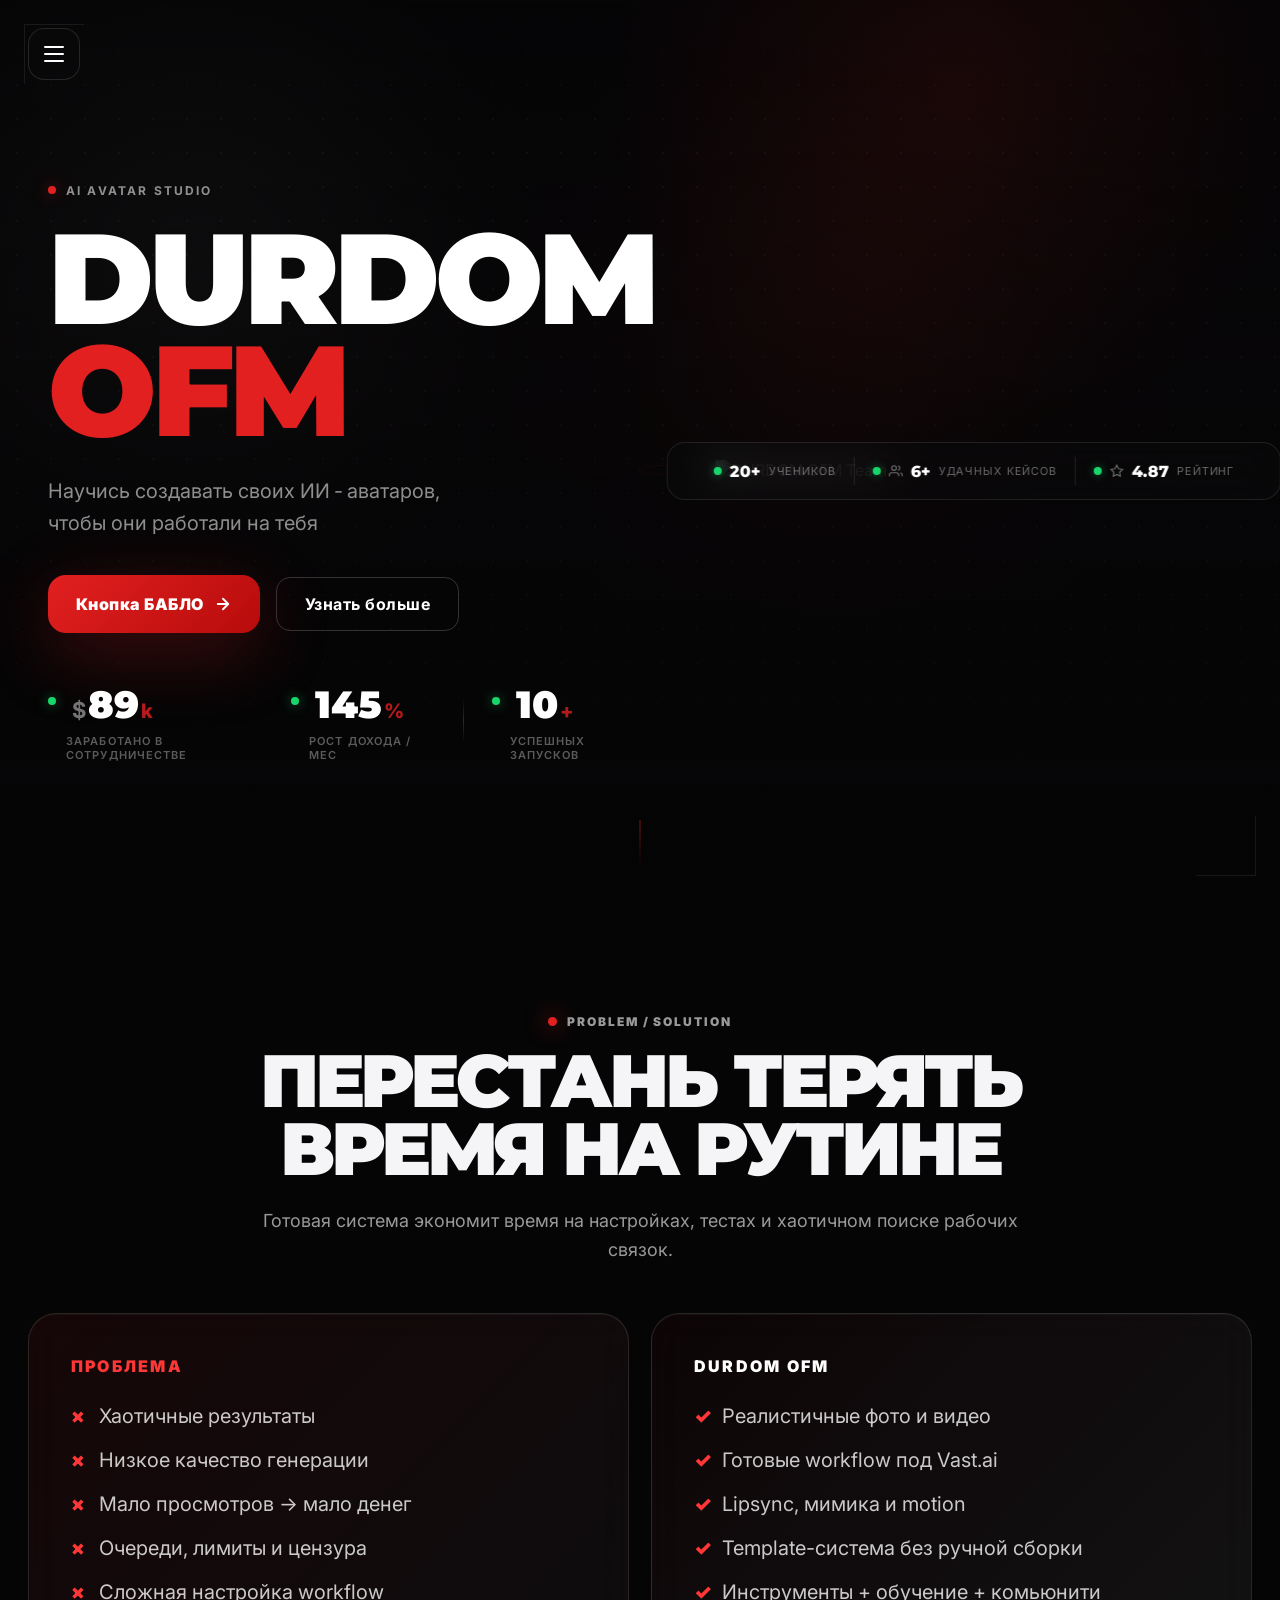
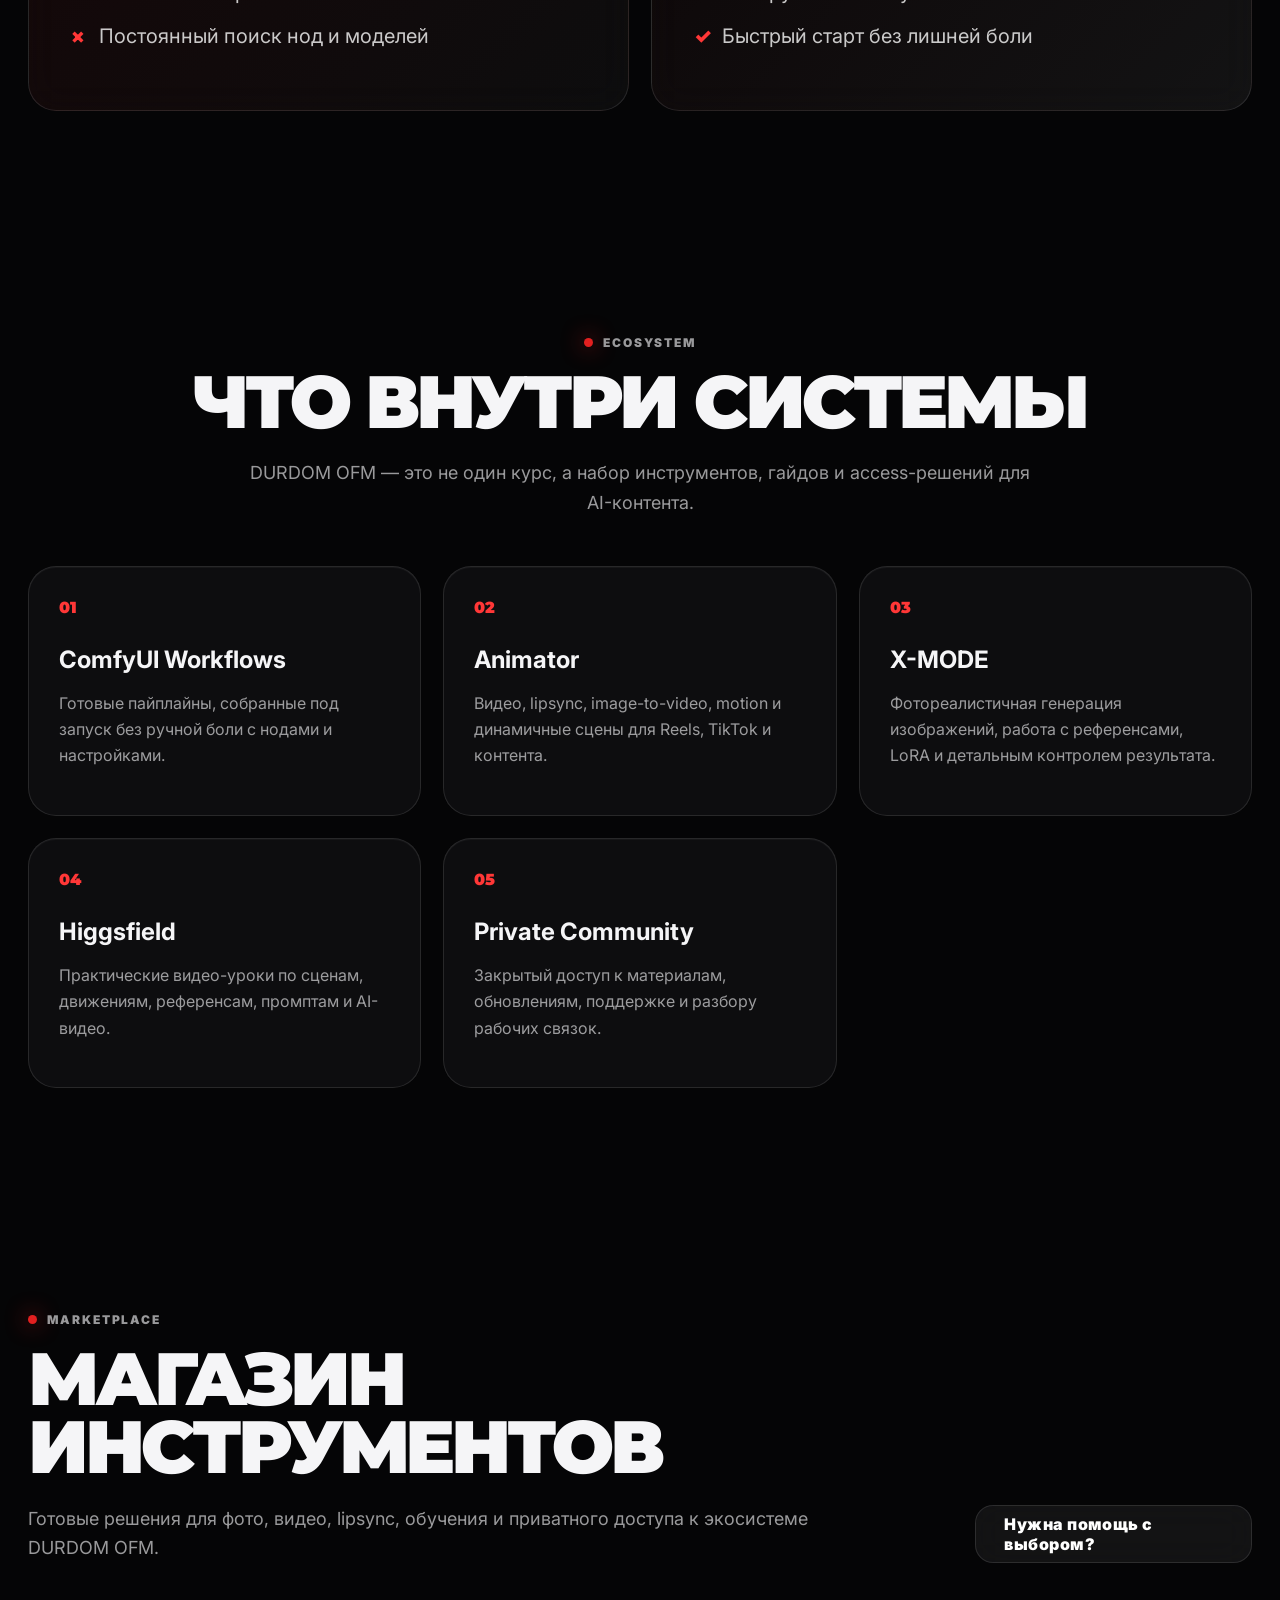
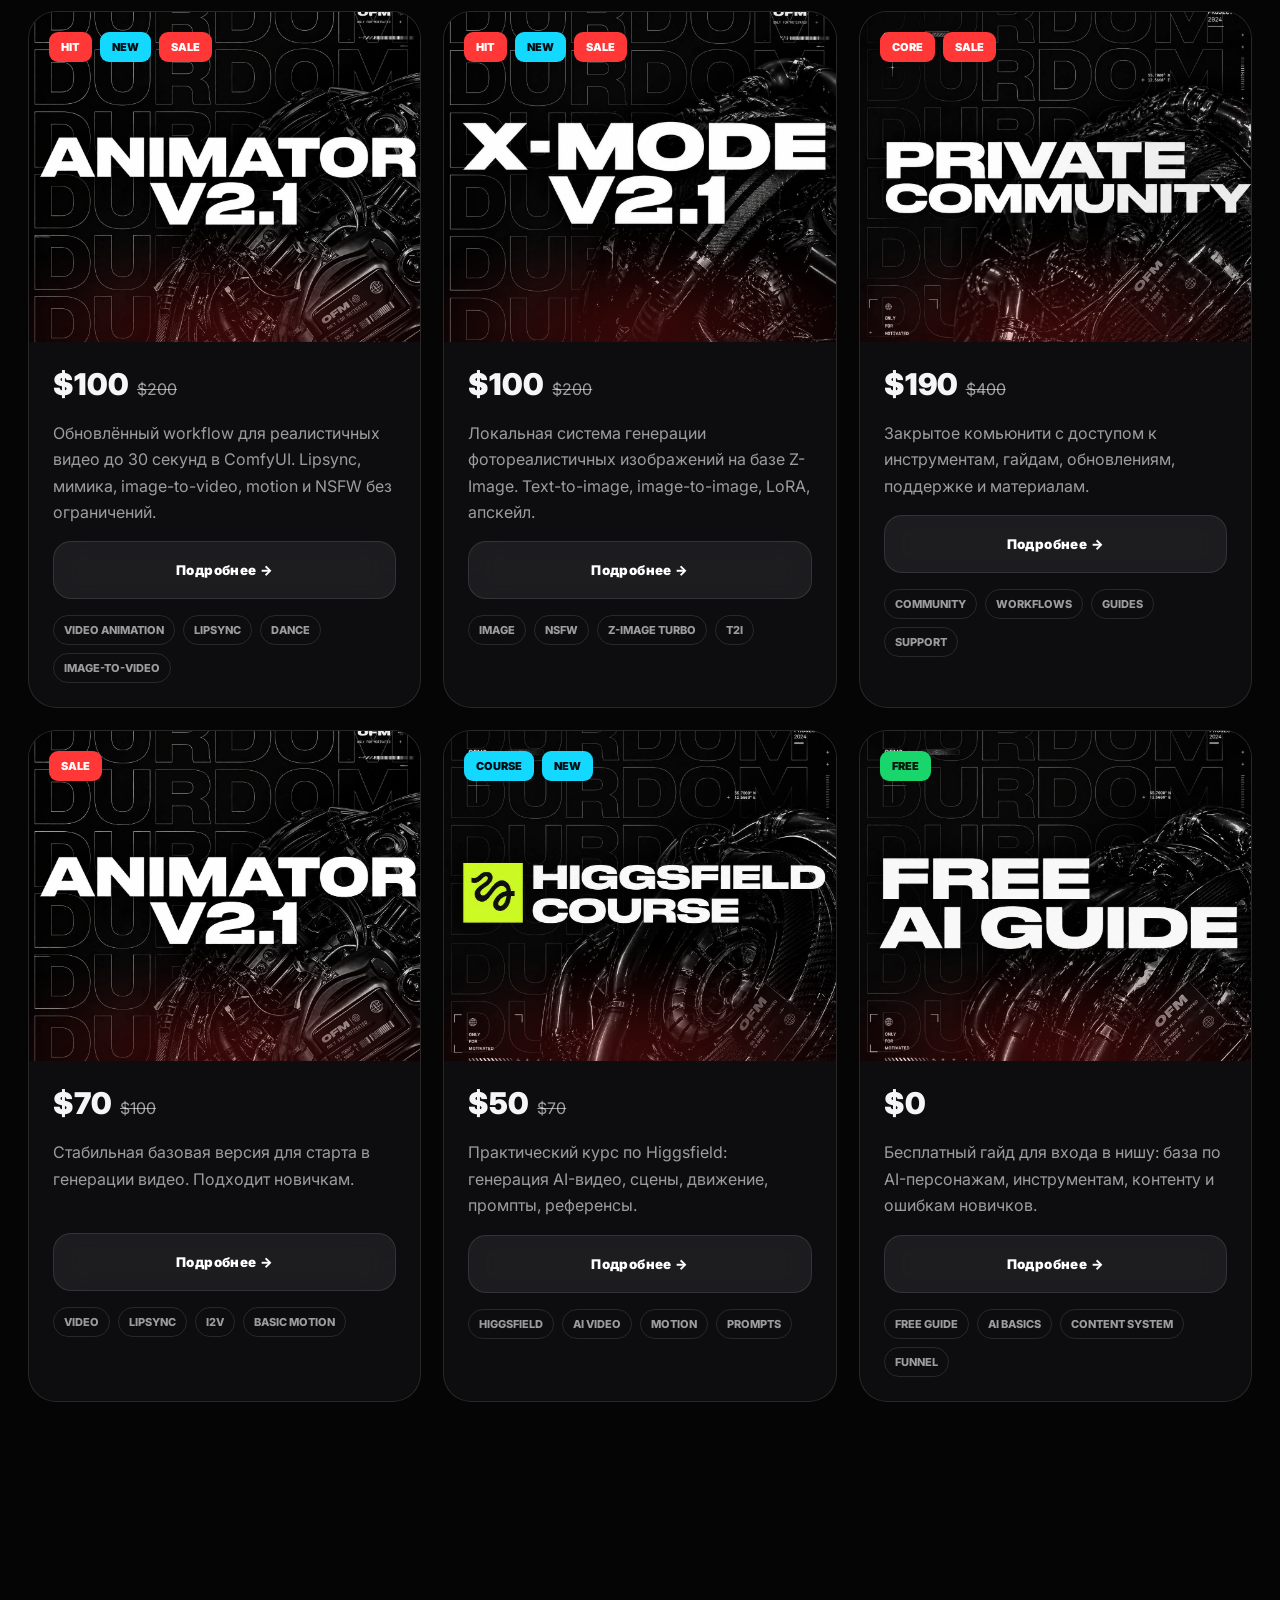
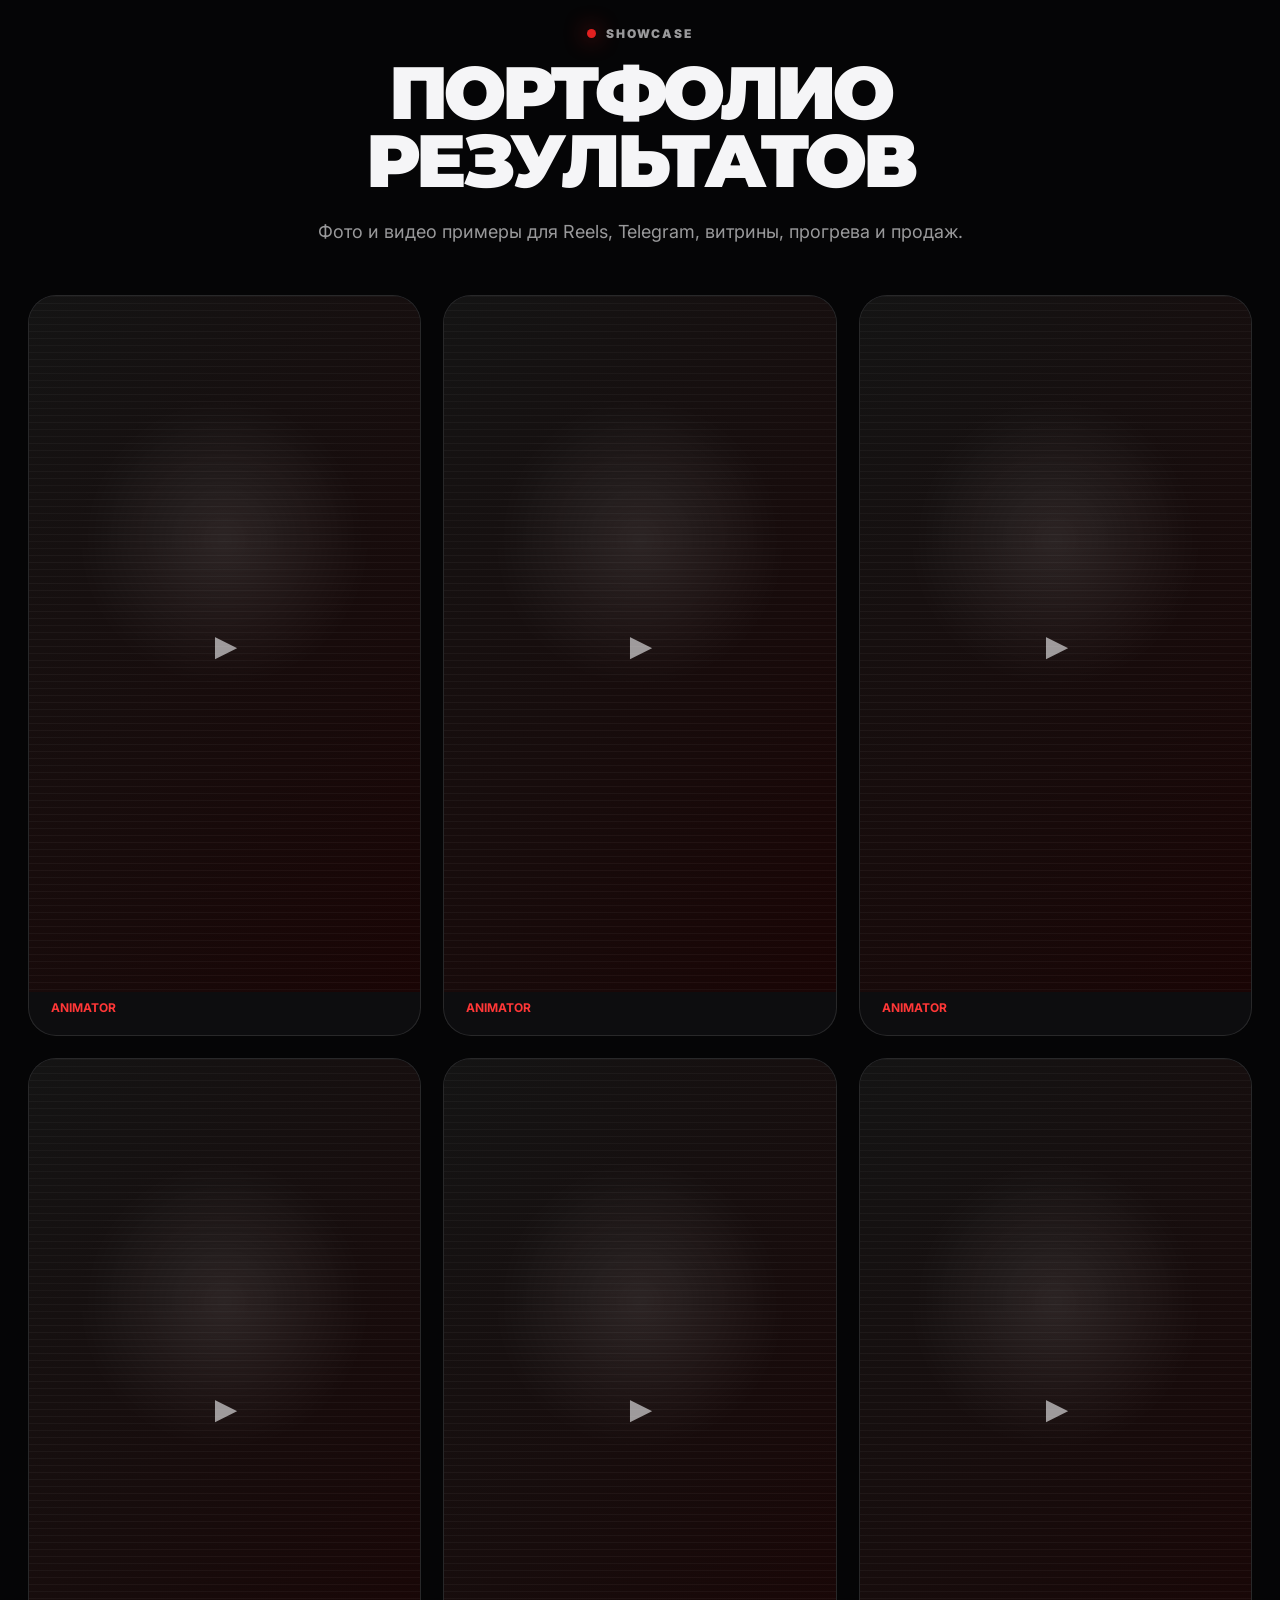
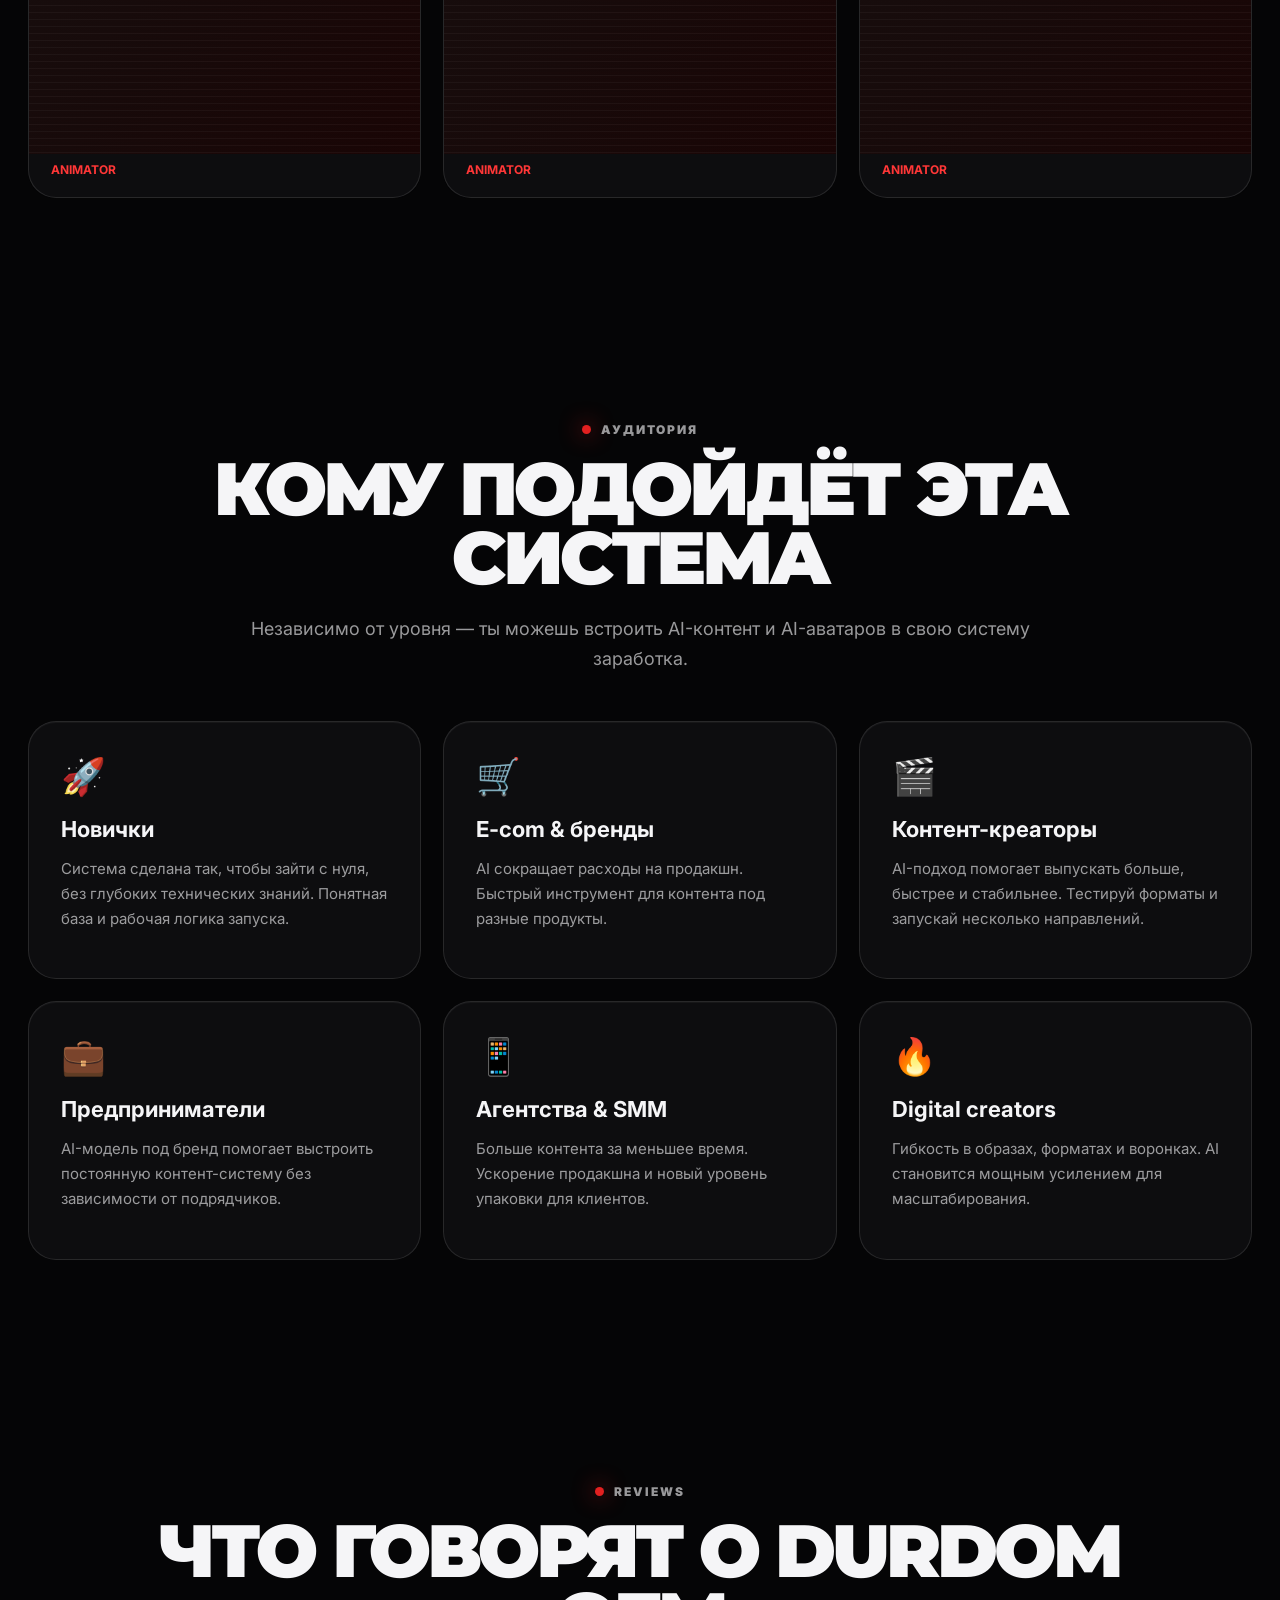
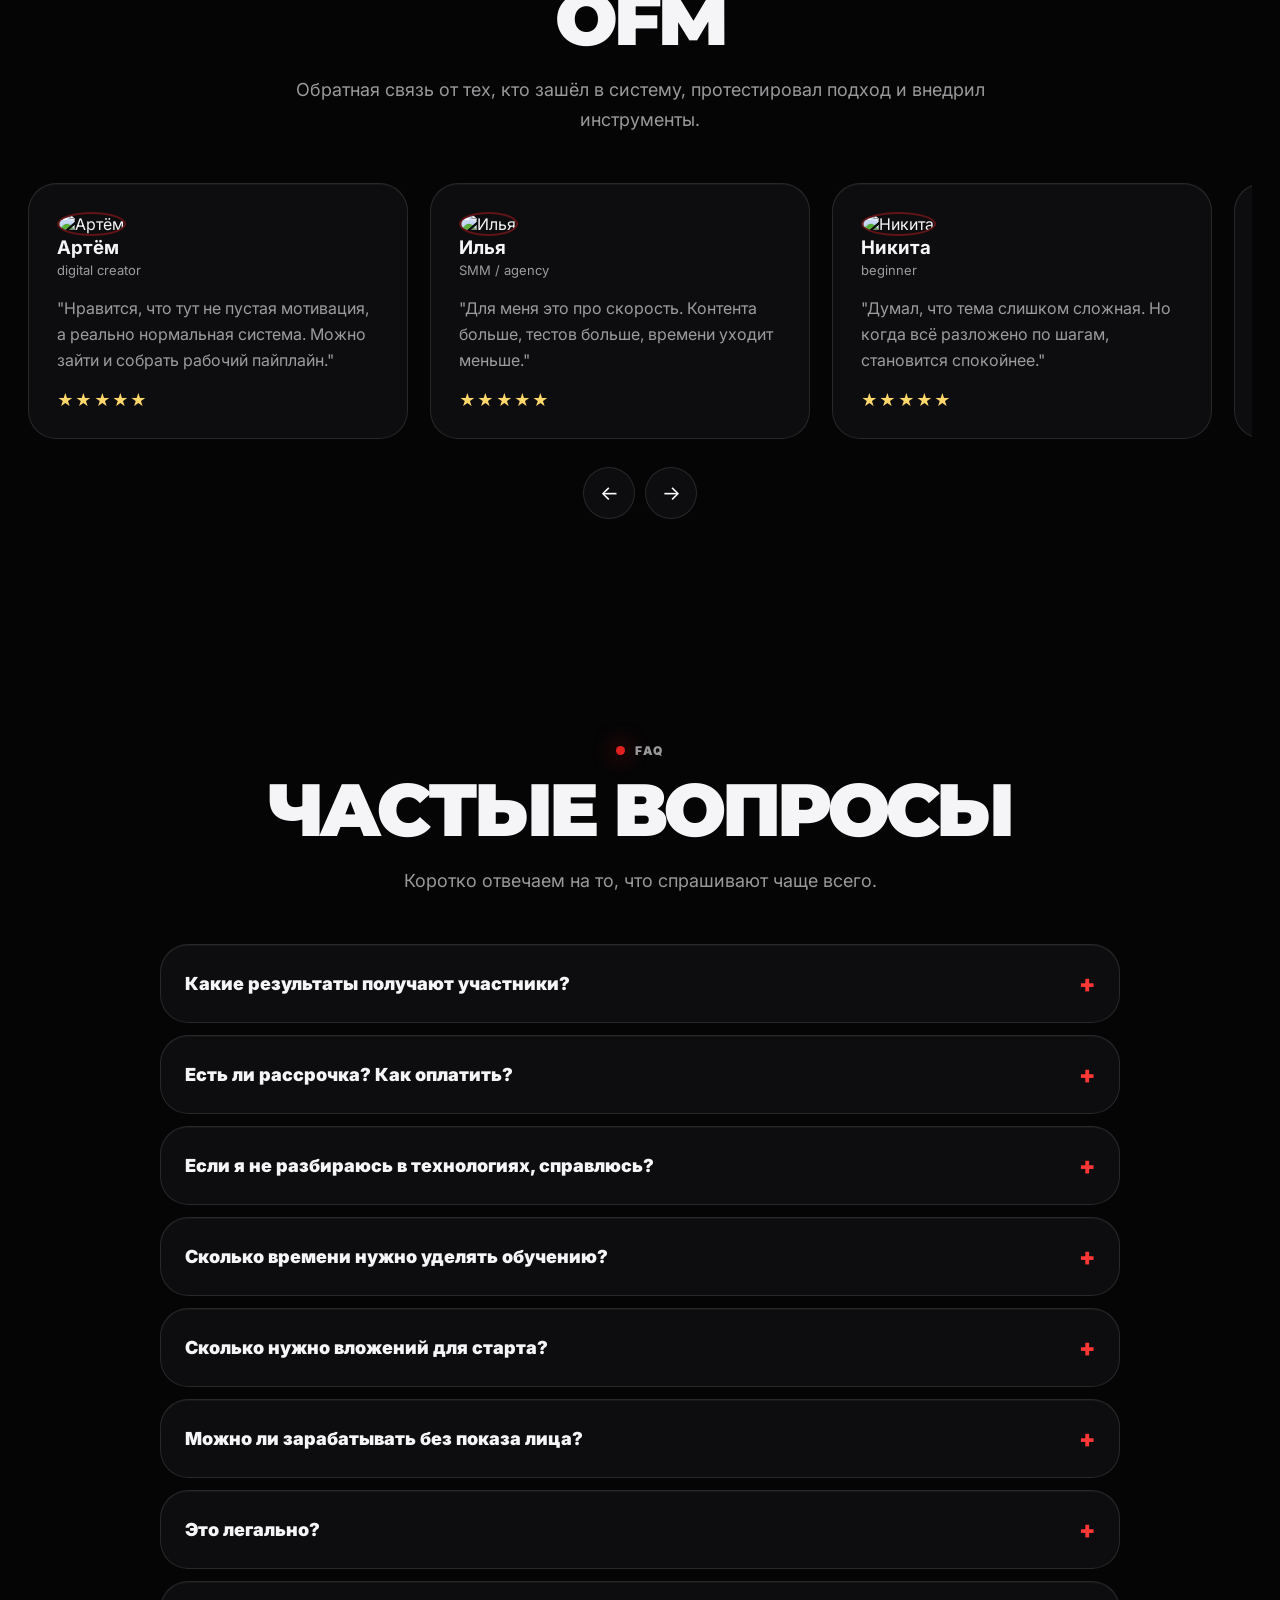
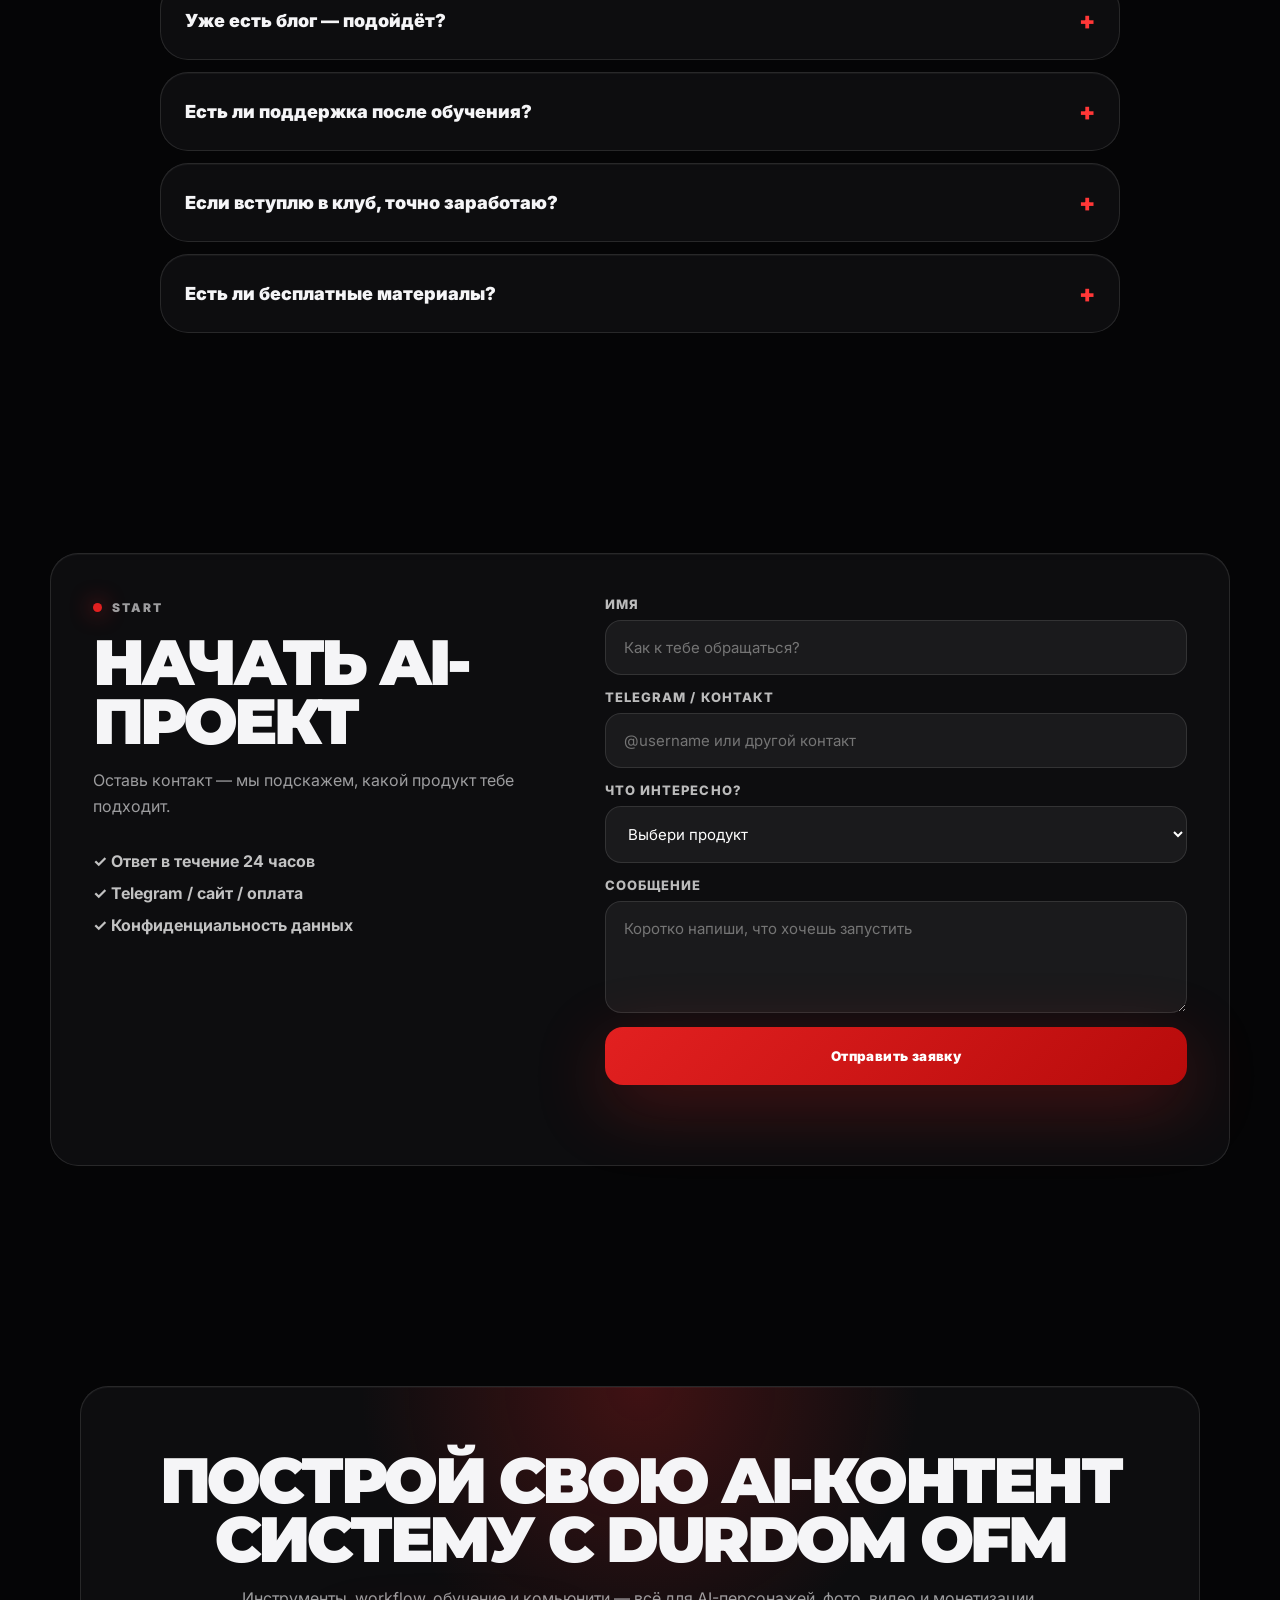
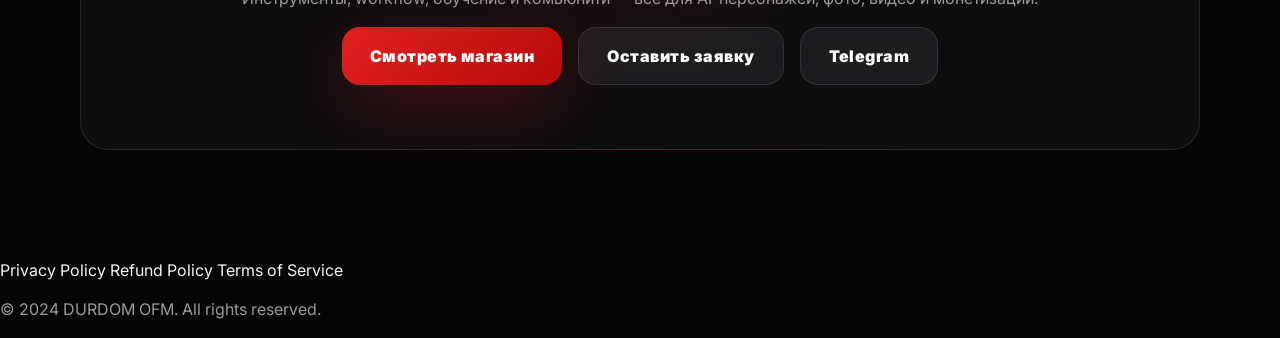
==== commit c9834fad: "Update index.html" ====
--- a/index.html
+++ b/index.html
@@ -238,6 +238,15 @@
     </section>
   </main>
 
+  <footer class="site-footer">
+    <div class="footer-links">
+      <a href="#privacy">Privacy Policy</a>
+      <a href="#refund">Refund Policy</a>
+      <a href="#terms">Terms of Service</a>
+    </div>
+    <p>&copy; 2024 DURDOM OFM. All rights reserved.</p>
+  </footer>
+
   <div class="modal" id="product-modal" aria-hidden="true">
     <div class="modal__overlay" data-modal-close></div>
     <div class="modal__dialog" role="dialog" aria-modal="true" aria-labelledby="modal-title">
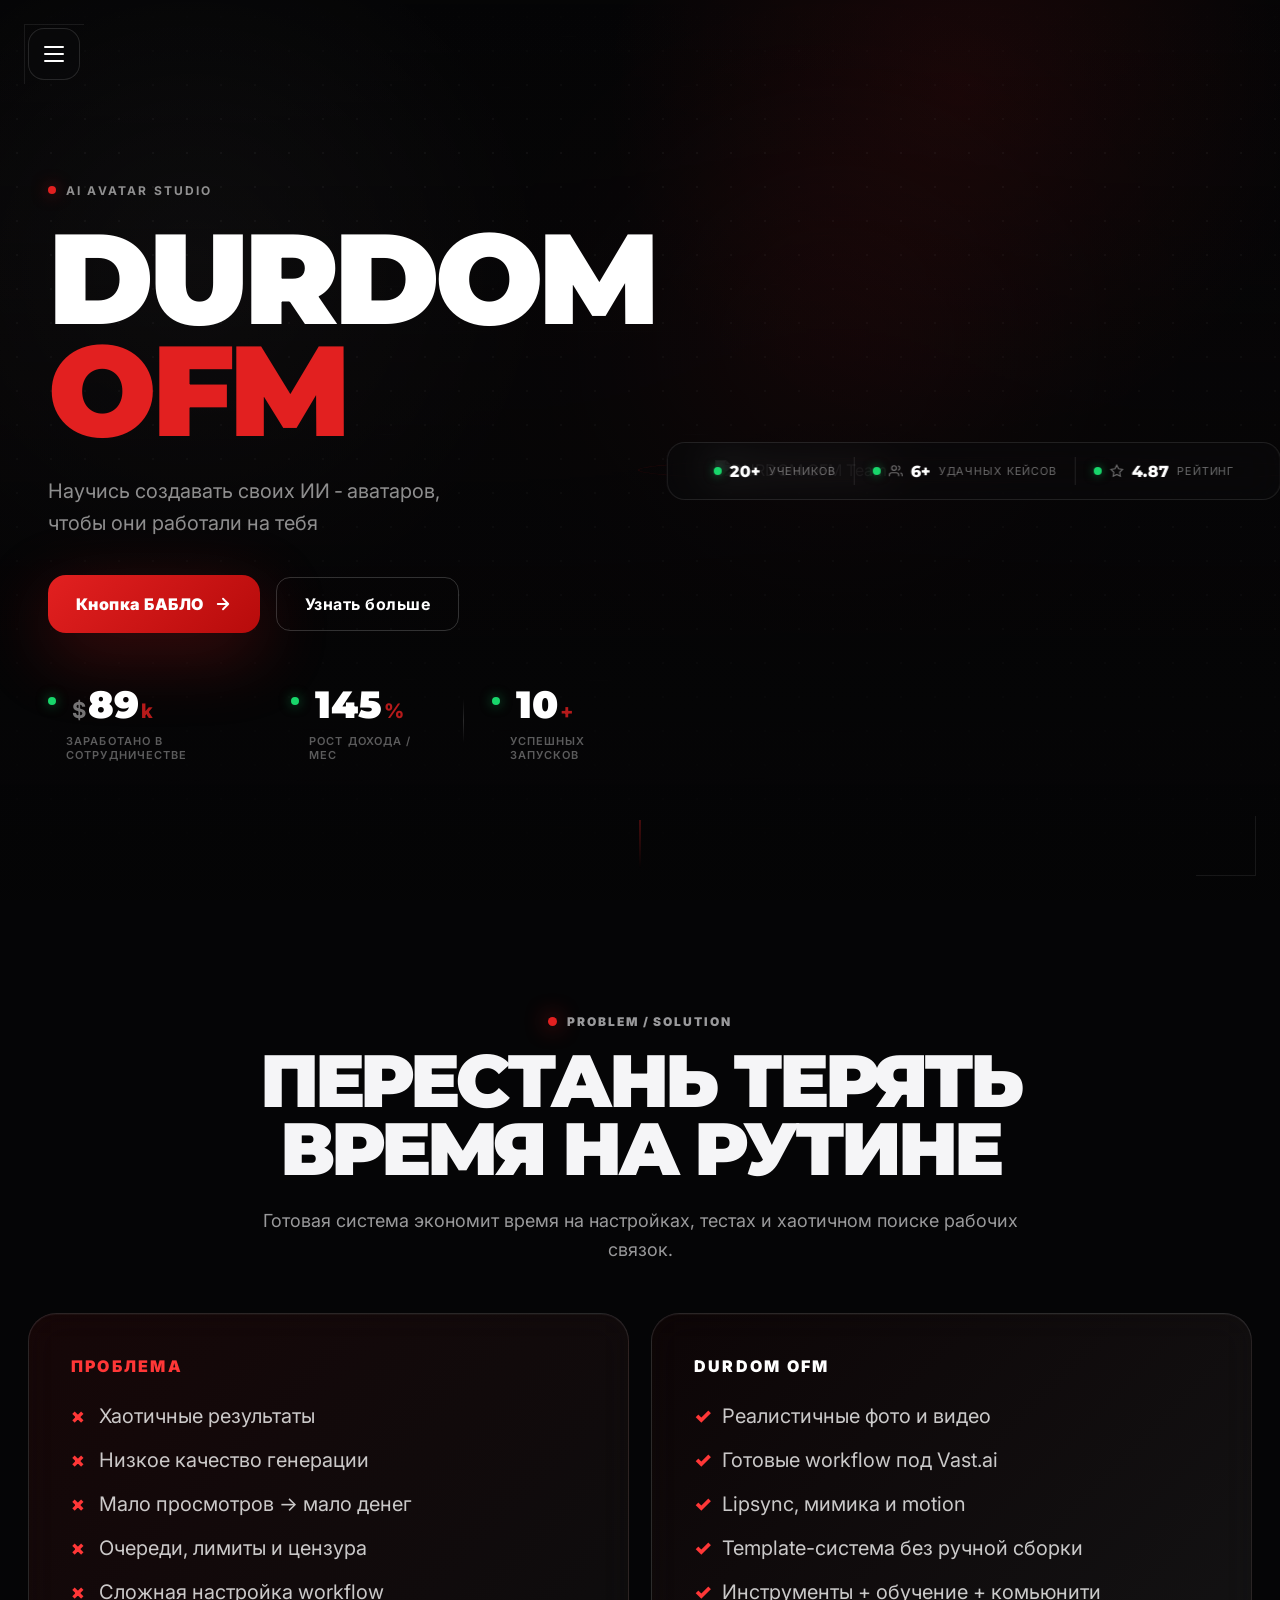
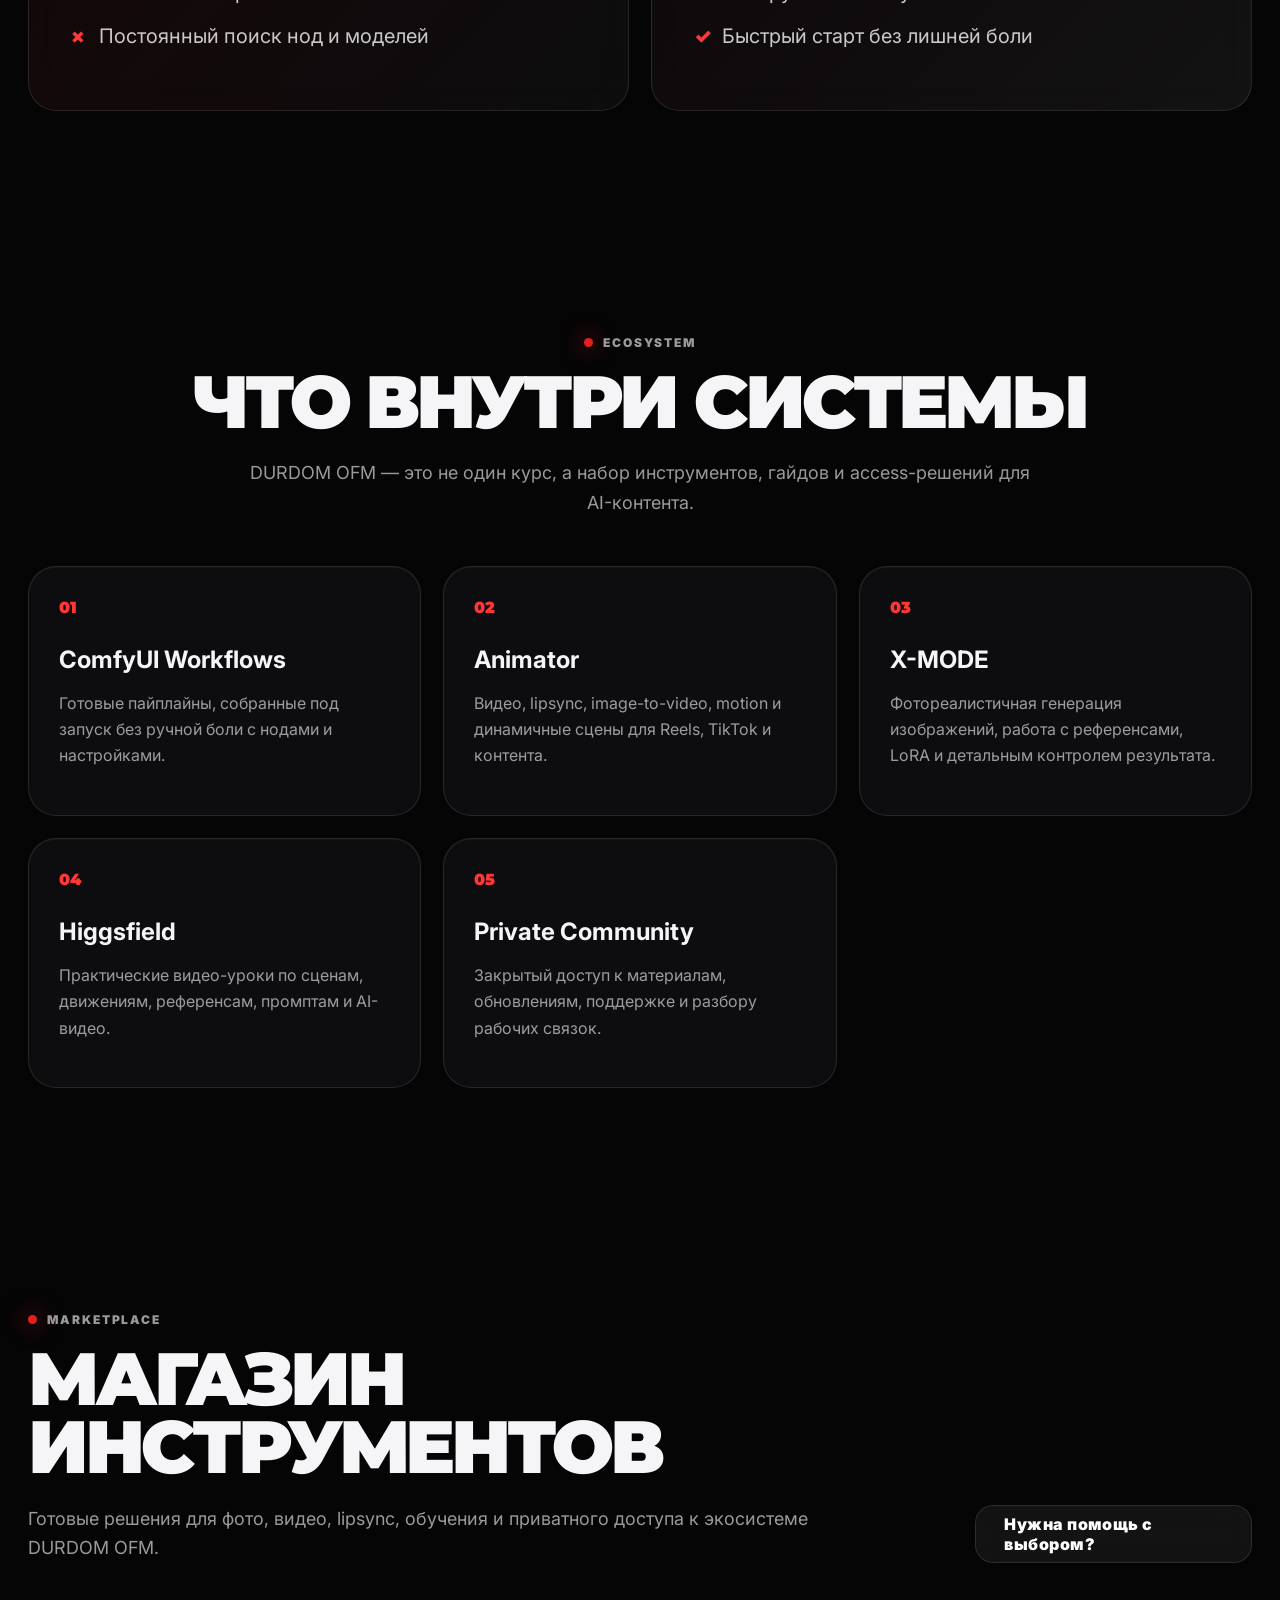
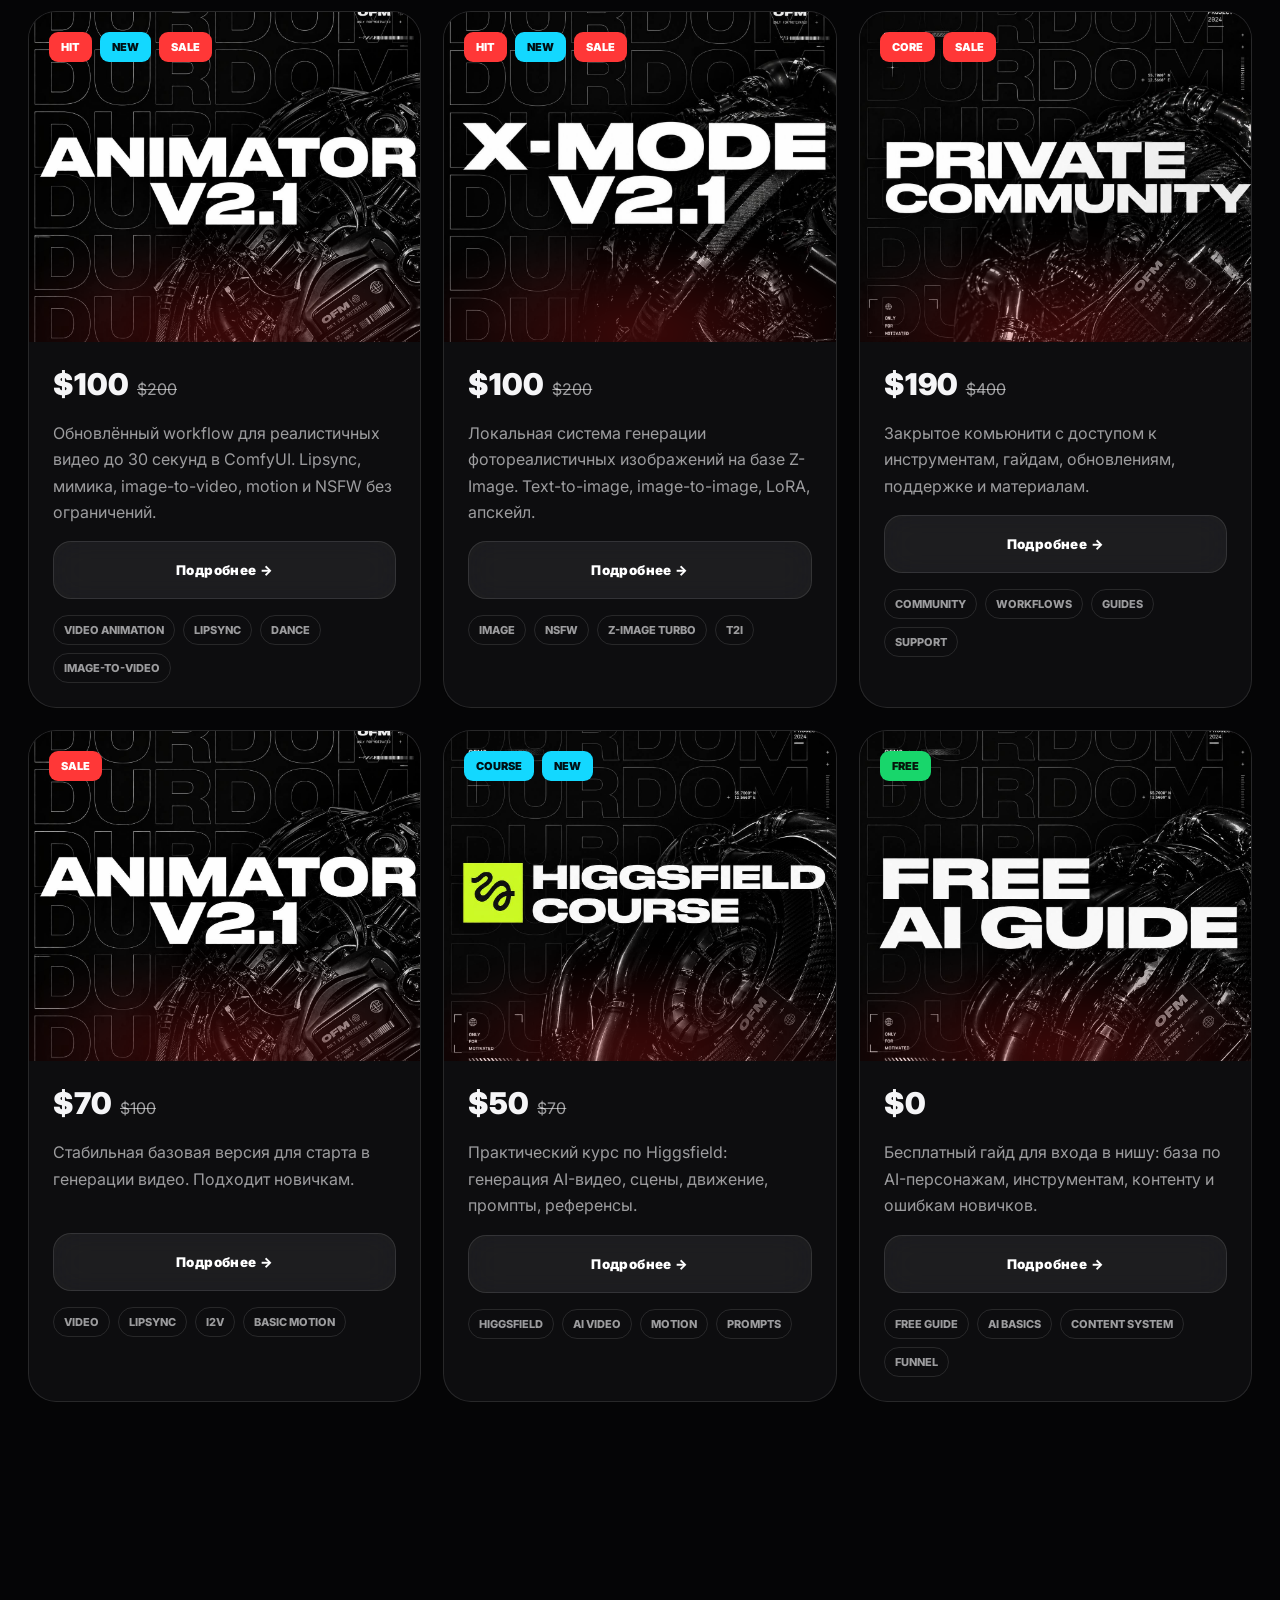
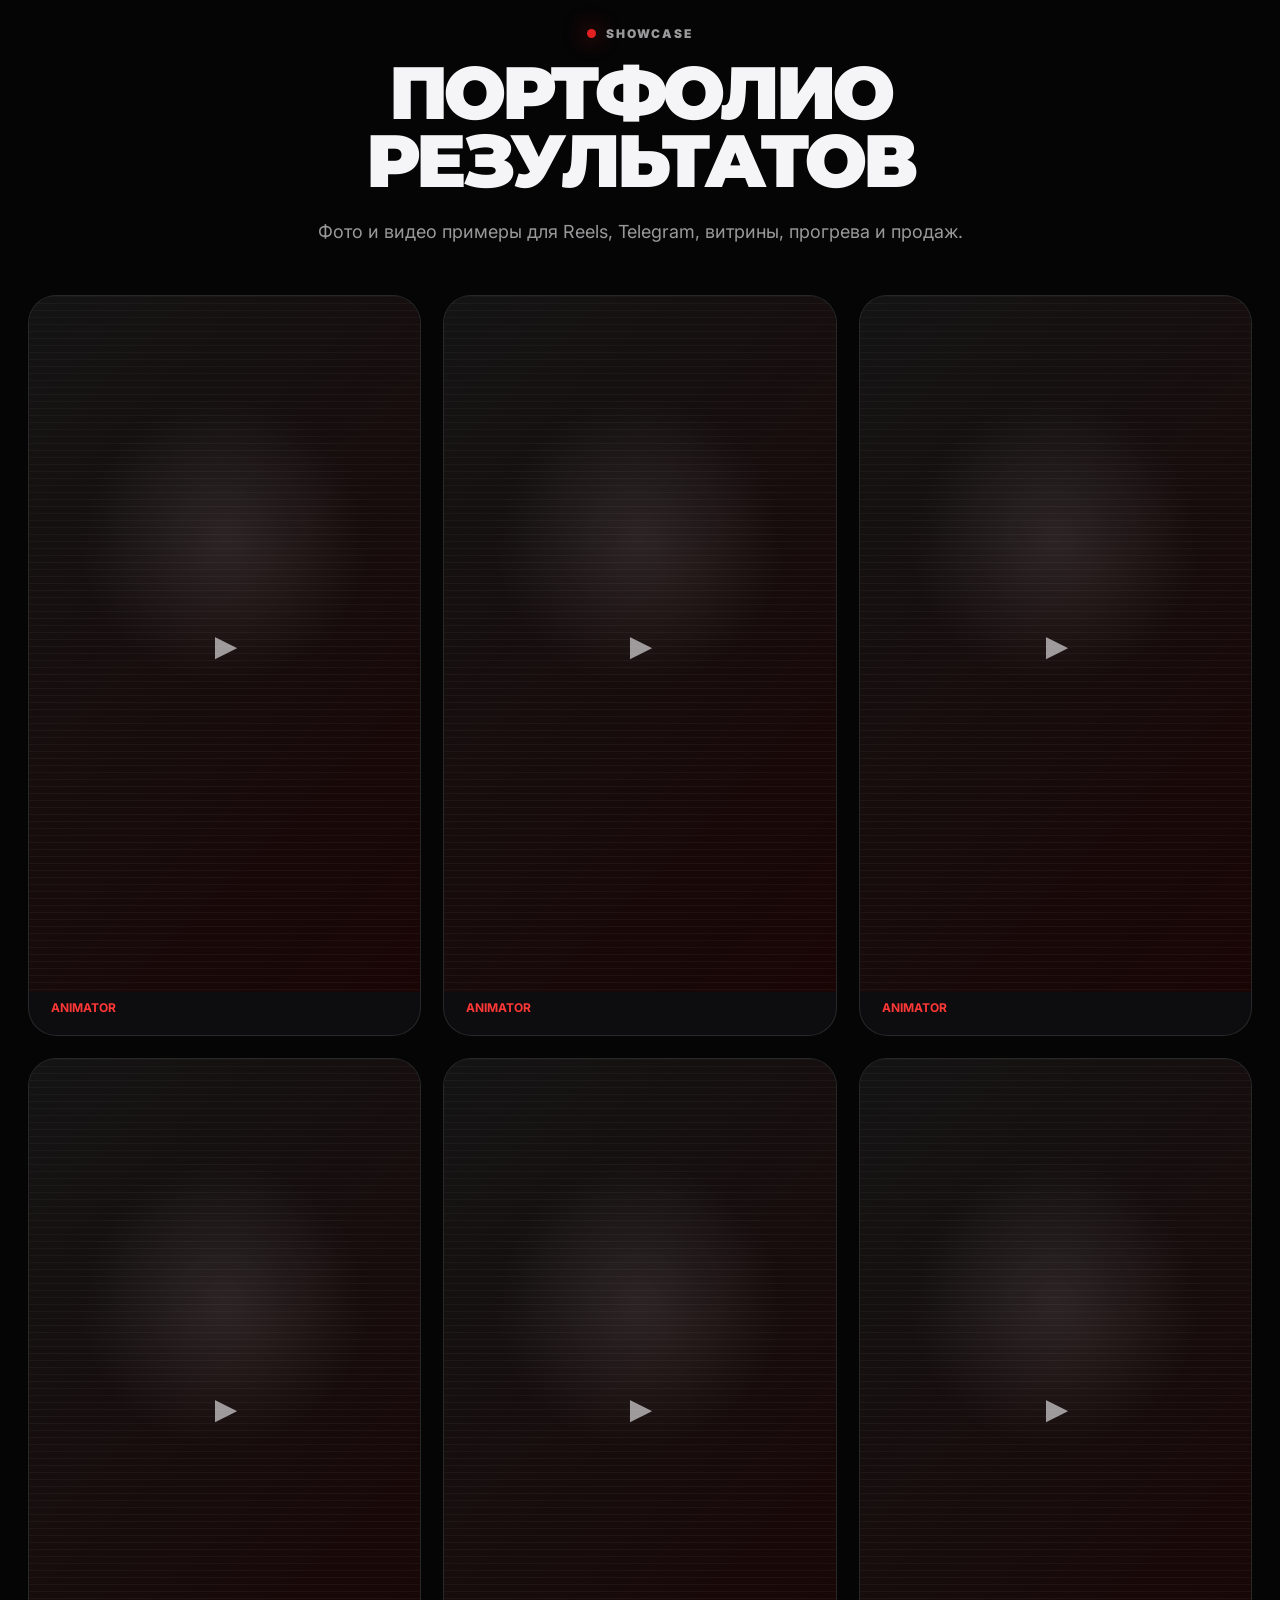
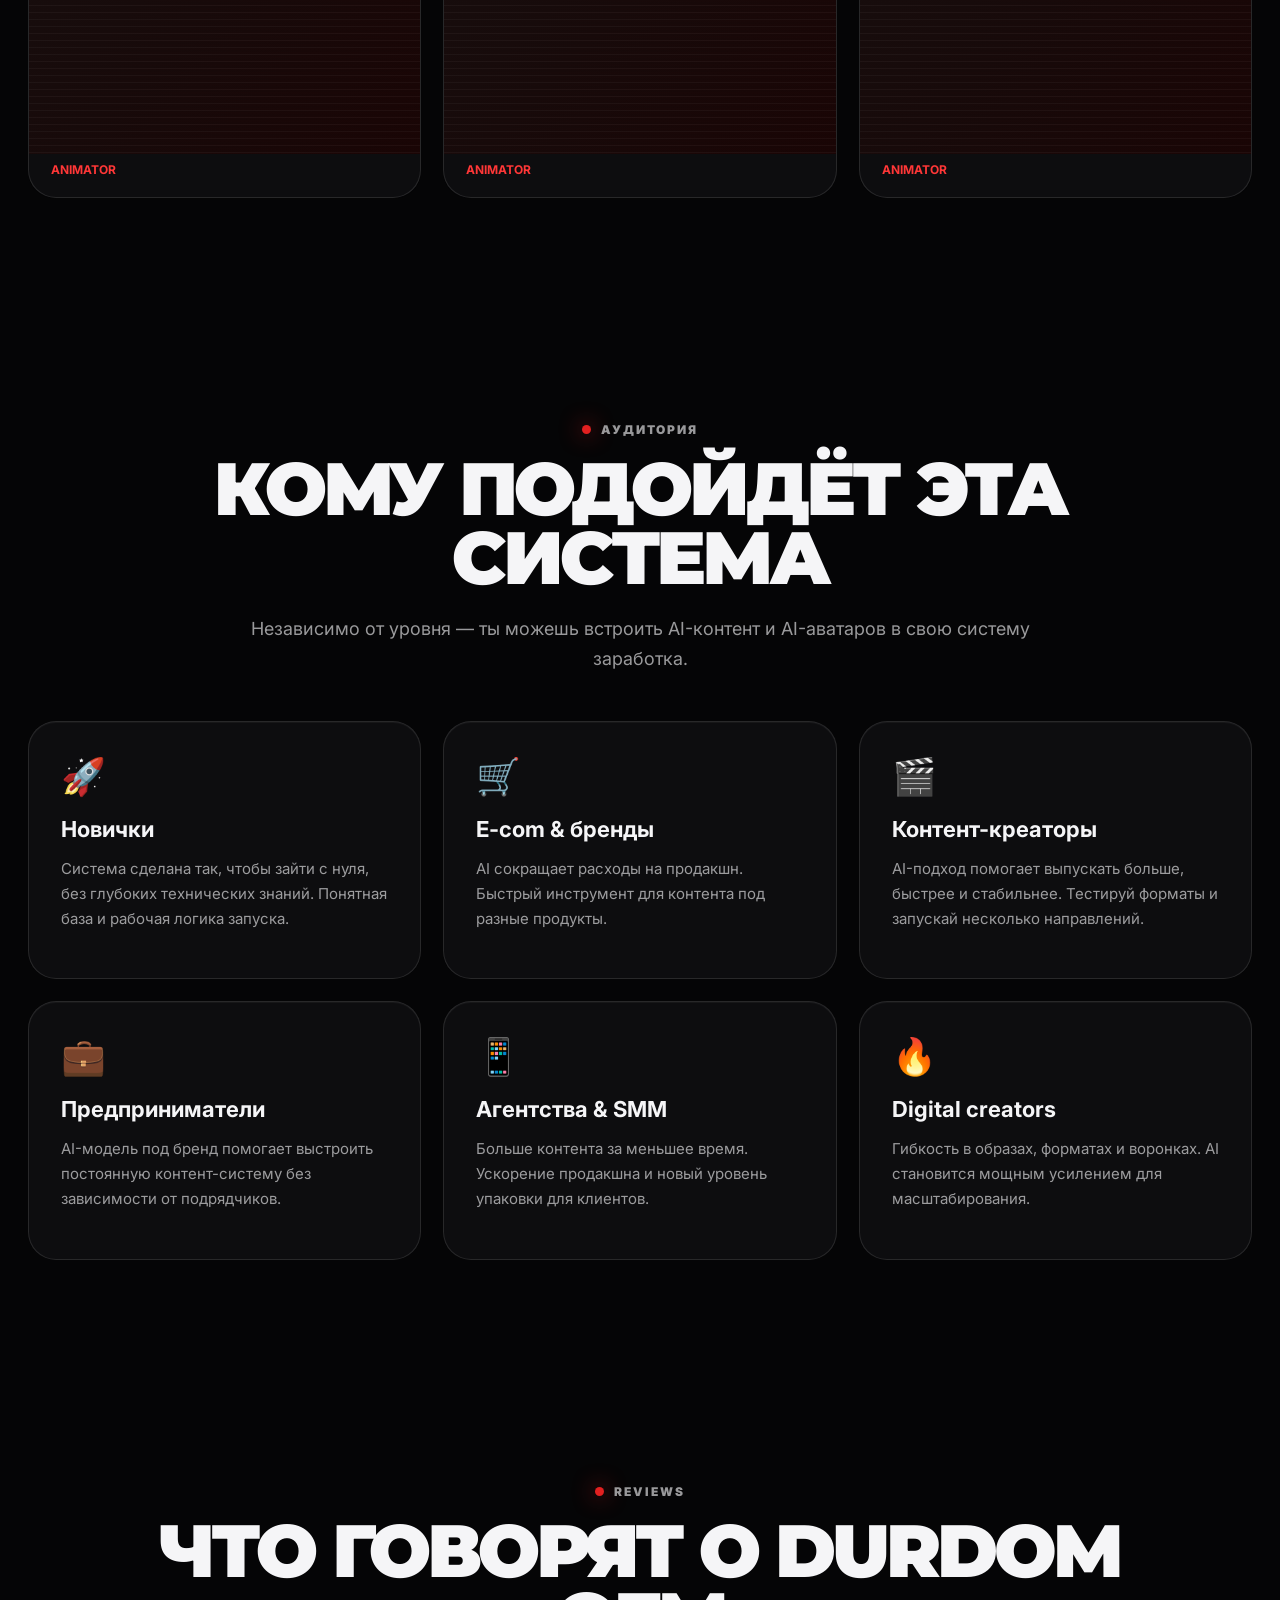
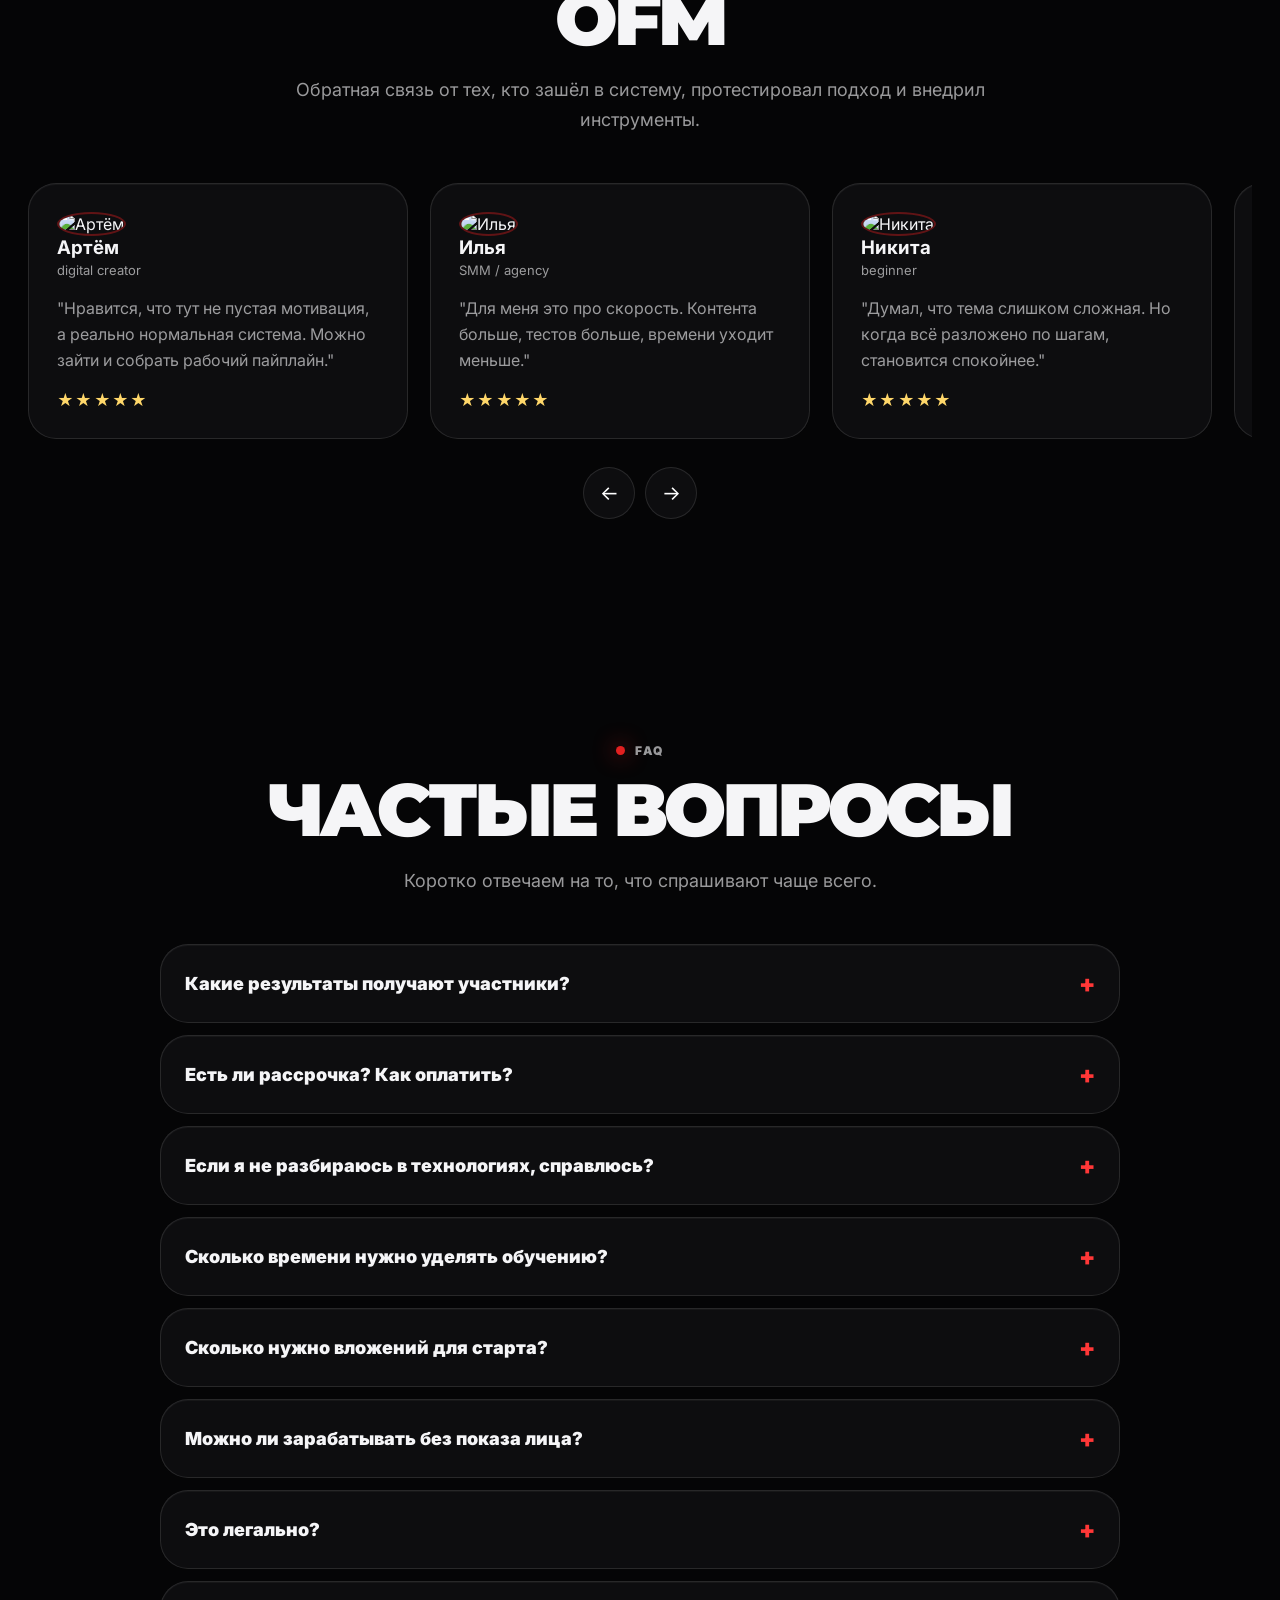
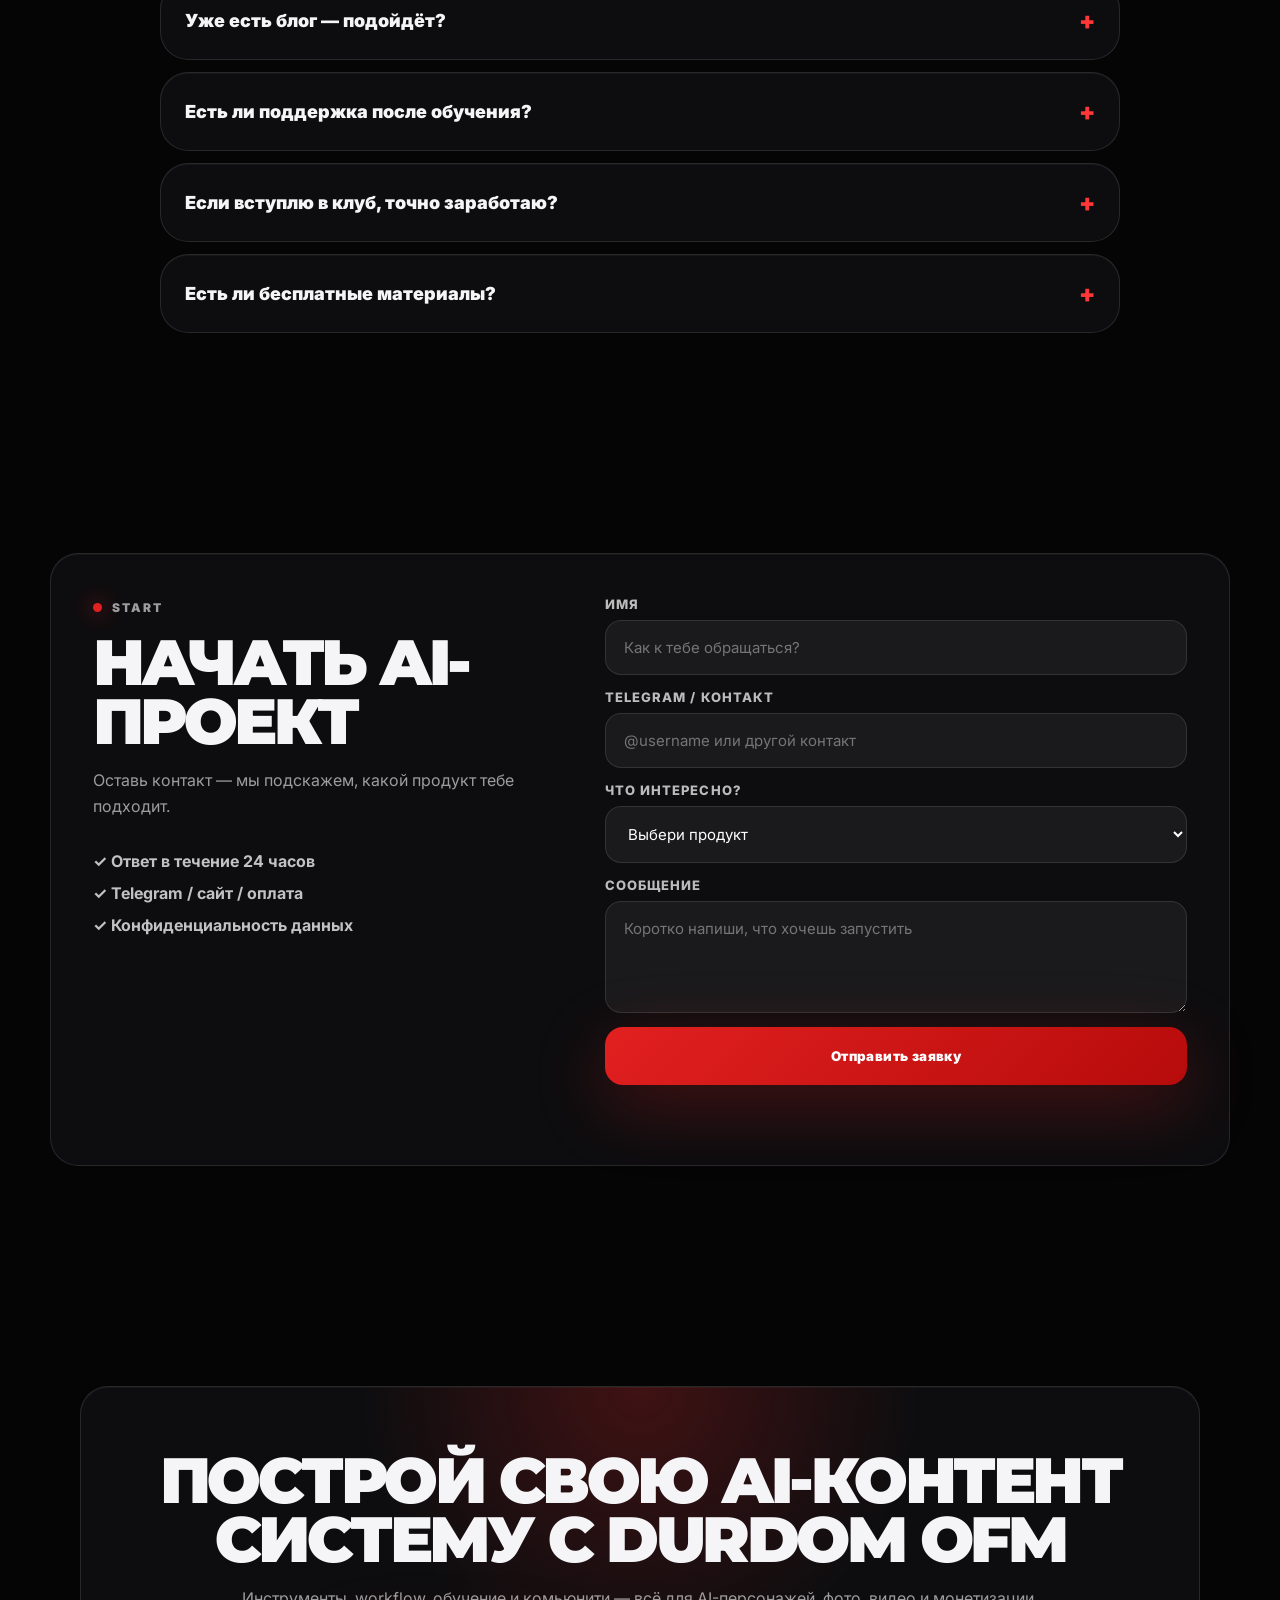
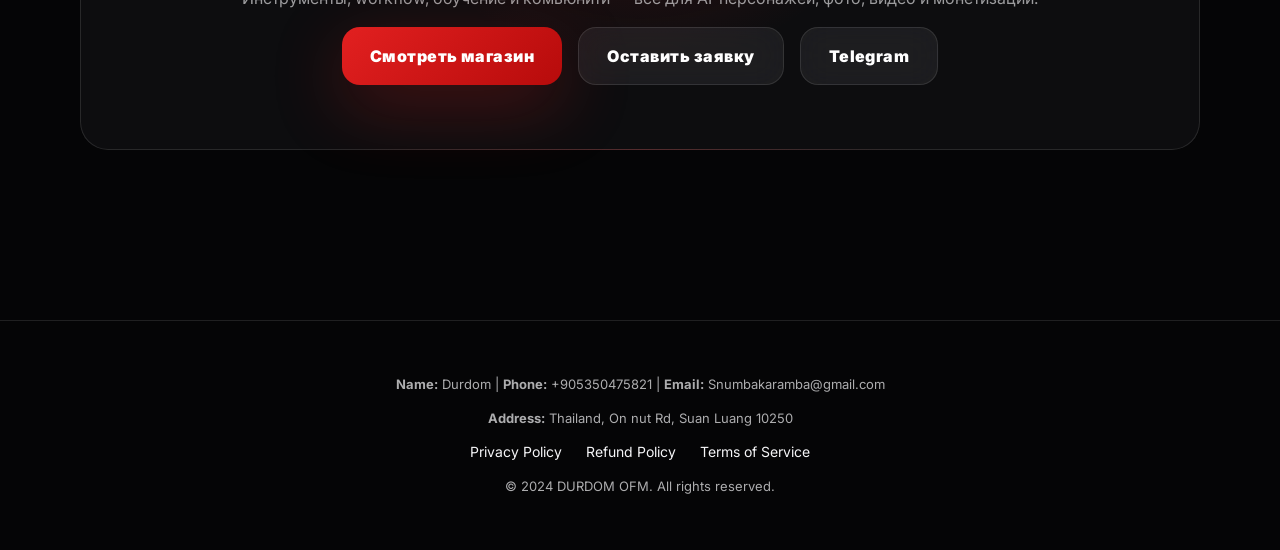
==== commit d3c371df: "Update index.html" ====
--- a/index.html
+++ b/index.html
@@ -239,10 +239,14 @@
   </main>
 
   <footer class="site-footer">
+    <div class="footer-contact">
+      <p><strong>Name:</strong> Durdom | <strong>Phone:</strong> +905350475821 | <strong>Email:</strong> Snumbakaramba@gmail.com</p>
+      <p><strong>Address:</strong> Thailand, On nut Rd, Suan Luang 10250</p>
+    </div>
     <div class="footer-links">
-      <a href="#privacy">Privacy Policy</a>
-      <a href="#refund">Refund Policy</a>
-      <a href="#terms">Terms of Service</a>
+      <a href="privacy.html">Privacy Policy</a>
+      <a href="refund.html">Refund Policy</a>
+      <a href="terms.html">Terms of Service</a>
     </div>
     <p>&copy; 2024 DURDOM OFM. All rights reserved.</p>
   </footer>
--- a/styles.css
+++ b/styles.css
@@ -397,4 +397,10 @@
 /* Portfolio card - force media to fill entire card width */
 .portfolio-card__media { width: 100% !important; margin: 0 !important; padding: 0 !important; border-radius: 0 !important; }
 .portfolio-card { display: flex; flex-direction: column; }
-.portfolio-card b { padding: 8px 12px; }+.portfolio-card b { padding: 8px 12px; }
+/* Footer */
+.site-footer { text-align: center; padding: 40px 20px; border-top: 1px solid var(--line); margin-top: 60px; }
+.site-footer .footer-links { display: flex; justify-content: center; gap: 24px; margin-bottom: 16px; flex-wrap: wrap; }
+.site-footer a { color: var(--gray); font-size: 14px; text-decoration: none; transition: color .2s; }
+.site-footer a:hover { color: #fff; }
+.site-footer p { color: var(--gray); font-size: 13px; opacity: .7; }
